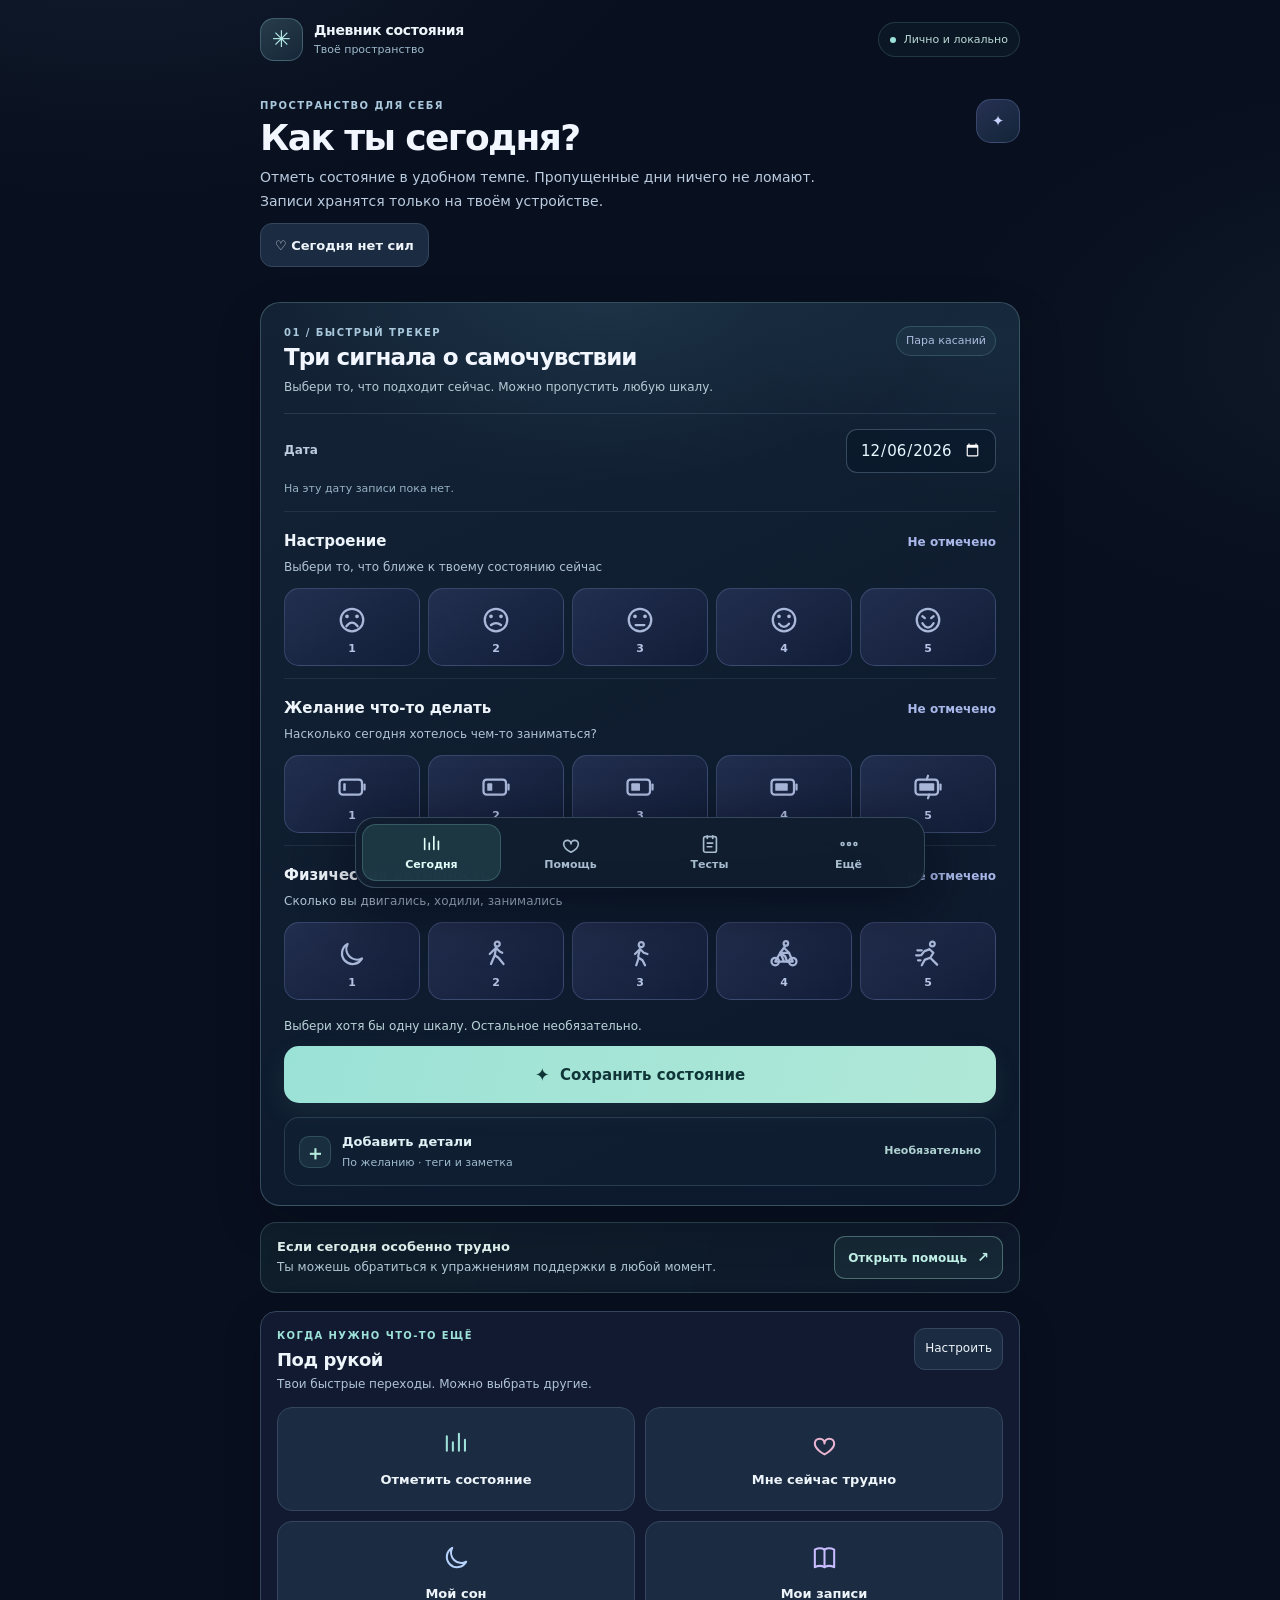
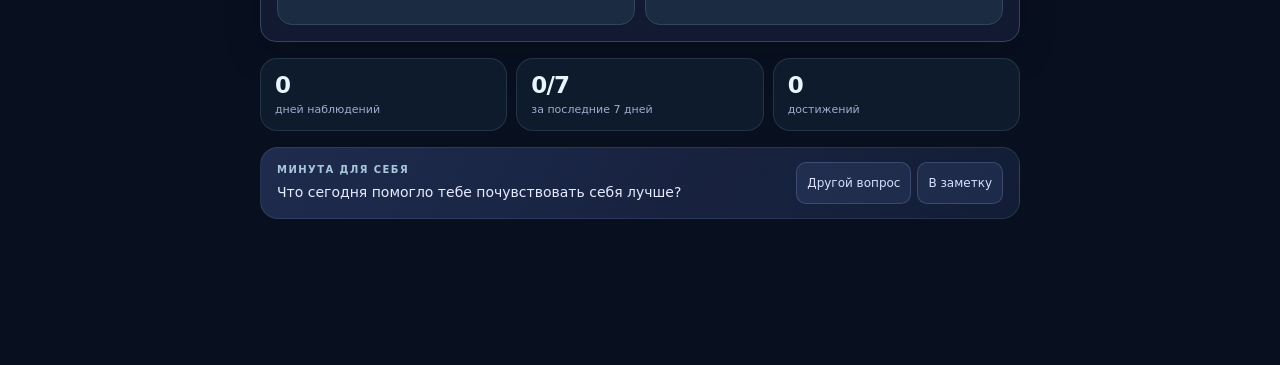
==== index.html @ 8d8809df "ux: give secondary records a clear name and keep More nav selected" ====
<!DOCTYPE html>
<html lang="ru">
<head>
<meta charset="utf-8">
<meta name="viewport" content="width=device-width, initial-scale=1, viewport-fit=cover">
<title>Дневник состояния — трекер и помощь</title>
<meta name="theme-color" content="#080d1c">
<meta name="description" content="Личный дневник настроения и сна, самоопросники, поддержка в трудные моменты и справочник психического здоровья. Данные хранятся на устройстве.">
<link rel="manifest" href="manifest.webmanifest">
<link rel="icon" type="image/png" sizes="32x32" href="favicon-32.png">
<link rel="icon" type="image/png" sizes="192x192" href="icon-192.png">
<link rel="shortcut icon" href="favicon-32.png" type="image/png">
<link rel="apple-touch-icon" sizes="180x180" href="apple-touch-icon.png">
<meta name="apple-mobile-web-app-capable" content="yes">
<meta name="mobile-web-app-capable" content="yes">
<meta name="apple-mobile-web-app-title" content="Дневник">
<style>
:root{--bg:#080d1c;--card:#111a31;--ink:#eef3ff;--mute:#9ba9c8;--line:#29365a;--btn:#1b2746;--on:#080d1c;
--c0:#8b9cff;--c1:#f3bd72;--c2:#68d6c1;--c3:#c69cff;--c4:#ff8b9b;--c5:#64c7f2;
box-sizing:border-box;padding-top:env(safe-area-inset-top,0px);padding-bottom:env(safe-area-inset-bottom,0px)}
@media (prefers-color-scheme:dark){:root:not([data-theme="light"]){--bg:#080d1c;--card:#111a31;--ink:#eef3ff;--mute:#9ba9c8;--line:#29365a;--btn:#1b2746;--on:#080d1c;
--c0:#8b9cff;--c1:#f3bd72;--c2:#68d6c1;--c3:#c69cff;--c4:#ff8b9b;--c5:#64c7f2}}
:root[data-theme="dark"]{--bg:#080d1c;--card:#111a31;--ink:#eef3ff;--mute:#9ba9c8;--line:#29365a;--btn:#1b2746;--on:#080d1c;
--c0:#8b9cff;--c1:#f3bd72;--c2:#68d6c1;--c3:#c69cff;--c4:#ff8b9b;--c5:#64c7f2}
html{scroll-padding-top:env(safe-area-inset-top,0px)}
*{box-sizing:border-box}
body{margin:0;background:var(--bg);color:var(--ink);font:16px/1.5 system-ui,-apple-system,"Segoe UI",Roboto,sans-serif}
main{max-width:640px;margin:0 auto;padding:20px 16px 96px}
h1{font-size:26px;margin:8px 0 4px;letter-spacing:-.01em}
h2{font-size:18px;margin:0 0 12px}
.sub{color:var(--mute);margin:0 0 20px;font-size:14px}
section{background:var(--card);border:1px solid var(--line);border-radius:14px;padding:18px;margin-bottom:16px}
.row{display:flex;gap:8px;align-items:center;flex-wrap:wrap}
input[type=date],input[type=time],input[type=text],select,textarea{font:inherit;color:var(--ink);background:var(--bg);border:1px solid var(--line);border-radius:10px;padding:8px 10px}
textarea{width:100%;min-height:64px;resize:vertical}
.scale{margin:16px 0}
.scale b{display:block;margin-bottom:2px}
.scale small{color:var(--mute);display:block;margin-bottom:8px}
.opts{display:grid;gap:6px}
.opts button{font:inherit;border:1px solid var(--line);background:var(--btn);color:var(--ink);border-radius:10px;padding:10px 0 6px;cursor:pointer;min-height:48px}
.opts button span{display:block;font-size:11px;color:var(--mute);line-height:1.2;margin-top:2px}
.opts button[aria-pressed=true]{background:var(--c);border-color:var(--c);color:var(--on)}
.opts button[aria-pressed=true] span{color:var(--on)}
.ends{display:flex;justify-content:space-between;gap:8px;font-size:12px;color:var(--mute);margin-top:4px}
.btn{font:inherit;font-weight:600;border:0;border-radius:10px;padding:11px 18px;cursor:pointer;background:var(--c0);color:var(--on)}
.btn.sec{background:var(--btn);color:var(--ink);border:1px solid var(--line)}
.btn.sm{padding:7px 12px;font-weight:500}
button:focus-visible,input:focus-visible,textarea:focus-visible,select:focus-visible,summary:focus-visible{outline:3px solid var(--c0);outline-offset:2px}
.tabs button{font:inherit;border:1px solid var(--line);background:var(--btn);color:var(--ink);border-radius:8px;padding:5px 12px;cursor:pointer}
.tabs button[aria-pressed=true]{background:var(--ink);color:var(--bg);border-color:var(--ink)}
.chart{width:100%;height:auto;display:block;margin-top:10px}
.legend{display:flex;gap:6px 14px;flex-wrap:wrap;font-size:13px;color:var(--mute);margin-top:8px}
.legend span{display:inline-flex;align-items:center;gap:6px}
.legend svg{display:block}
.hist{list-style:none;margin:0;padding:0}
.hist li{display:flex;gap:10px;justify-content:space-between;align-items:flex-start;padding:10px 0;border-top:1px solid var(--line)}
.hist li:first-child{border-top:0}
.hist .n{color:var(--mute);font-size:14px;margin-top:2px;word-break:break-word}
.hist .x{font:inherit;background:none;border:0;color:var(--mute);cursor:pointer;padding:4px 8px;font-size:18px}
.empty{color:var(--mute);margin:8px 0 0}
.msg{font-size:14px;color:var(--c2);min-height:20px;margin:10px 0 0}
.note{font-size:13px;color:var(--mute)}
.wrap{overflow-x:auto}
details summary{cursor:pointer;font-weight:600;font-size:18px}
details[open] summary{margin-bottom:12px}
.edit{border-top:1px solid var(--line);padding:14px 0;display:grid;gap:8px}
.f{display:grid;gap:3px;font-size:14px}
.f span{color:var(--mute)}
.f input,.f select{width:100%}
.two{display:grid;grid-template-columns:1fr 1fr;gap:8px}
.priv p{margin:0 0 8px;font-size:14px}
#banner{position:sticky;top:0;z-index:5;background:var(--card);border-bottom:1px solid var(--line);padding:10px 16px;display:flex;gap:12px;align-items:center;justify-content:space-between;flex-wrap:wrap}
#banner[hidden],[hidden]{display:none!important}
#banner p{margin:0;font-size:14px}
#repPrint{display:none}
#nav{position:fixed;left:0;right:0;bottom:0;z-index:6;display:flex;background:var(--card);border-top:1px solid var(--line);padding-bottom:env(safe-area-inset-bottom,0px)}
#nav button{flex:1;font:inherit;font-size:14px;background:none;border:0;border-top:3px solid transparent;margin-top:-1px;color:var(--mute);padding:13px 4px;cursor:pointer}
#nav button[aria-current=page]{color:var(--ink);font-weight:600;border-top-color:var(--c0)}
dialog{width:min(560px,92vw);max-height:90vh;overflow:auto;background:var(--card);color:var(--ink);border:1px solid var(--line);border-radius:14px;padding:18px}
dialog::backdrop{background:rgba(0,0,0,.45)}
@media print{
 dialog,#nav{display:none!important}
 body{background:#fff;color:#000}
 main,#banner{display:none!important}
 #repPrint{display:block;white-space:pre-wrap;font:14px/1.5 system-ui,sans-serif}
}
.chips{display:flex;flex-wrap:wrap;gap:8px;margin:6px 0 4px}
.chips button{font:inherit;font-size:14px;border:1px solid var(--line);background:var(--btn);color:var(--ink);border-radius:999px;padding:6px 14px;cursor:pointer}
.chips button[aria-pressed=true]{background:var(--c0);border-color:var(--c0);color:var(--on)}
.chips .add{background:none;border-style:dashed;color:var(--mute)}
.card2{background:var(--card);border:1px solid var(--line);border-left:4px solid var(--c1);border-radius:14px;padding:14px 16px;margin-bottom:16px}
.card2 p{margin:0 0 6px;font-size:15px}
.ins{padding-left:18px;margin:0}
.ins li{margin-bottom:8px}
@keyframes pl{0%{r:3.5px}50%{r:8px}100%{r:3.5px}}
.pulse{animation:pl 1.1s ease-out 1}
@media (prefers-reduced-motion:reduce){.pulse{animation:none}}
.ach{list-style:none;padding:0;margin:0 0 8px}
.ach li{padding:8px 0;border-top:1px solid var(--line)}
.ach li.lock{opacity:.6}
#toast{position:fixed;left:12px;right:12px;bottom:calc(64px + env(safe-area-inset-bottom,0px));max-width:616px;margin:0 auto;z-index:7;background:var(--ink);color:var(--bg);border-radius:12px;padding:12px 16px;font-size:14px;box-shadow:0 4px 18px rgba(0,0,0,.25);cursor:pointer}
@media print{#toast{display:none!important}}


.note-block{margin-top:14px}
.note-preview{padding:12px 14px;border:1px solid rgba(142,160,218,.18);border-radius:14px;background:rgba(19,29,55,.58)}
.note-preview-head{display:flex;align-items:center;justify-content:space-between;gap:10px;margin-bottom:7px}
.note-preview-head label{margin:0}
.note-preview p{margin:0;color:#cbd6f2;font-size:14px;white-space:pre-wrap;overflow-wrap:anywhere}
#addNote{margin-top:0}
#noteEditor textarea{margin-top:5px}

/* ---------- Космическая тема ---------- */
body{
 background:
  radial-gradient(900px 520px at 8% -12%,rgba(93,91,190,.22),transparent 65%),
  radial-gradient(760px 480px at 100% 18%,rgba(42,127,170,.13),transparent 62%),
  var(--bg);
 color:var(--ink);
}
main{max-width:780px;padding:24px 16px 112px}
h1{font-size:30px;letter-spacing:-.035em}
h2{letter-spacing:-.02em}
.sub{max-width:560px;color:#a8b5d5}
section{
 background:linear-gradient(145deg,rgba(20,30,57,.97),rgba(14,22,43,.97));
 border:1px solid rgba(142,160,218,.17);
 border-radius:20px;
 box-shadow:0 12px 34px rgba(0,0,0,.16);
}
.page-head{display:flex;align-items:flex-start;justify-content:space-between;gap:14px;margin:4px 0 18px}
.page-head h1{margin:3px 0 4px}
.eyebrow{font-size:10px;line-height:1.4;letter-spacing:.16em;font-weight:800;color:#9eaddb}
.page-mark{
 width:44px;height:44px;flex:0 0 44px;border-radius:15px;
 display:grid;place-items:center;color:#c8d2ff;
 background:linear-gradient(145deg,rgba(139,156,255,.24),rgba(100,199,242,.12));
 border:1px solid rgba(160,177,255,.22)
}
.space-hero{
 position:relative;isolation:isolate;overflow:hidden;display:grid;grid-template-columns:1.2fr .8fr;
 align-items:center;gap:10px;min-height:220px;padding:22px;margin:0 0 14px;
 border:1px solid rgba(147,163,240,.25);border-radius:24px;
 background:
  radial-gradient(360px 220px at 76% 48%,rgba(103,117,230,.23),transparent 70%),
  linear-gradient(135deg,#18244a 0%,#121b39 54%,#111a31 100%);
 box-shadow:0 18px 44px rgba(0,0,0,.2)
}
.space-hero:before,.universe-art:before{
 content:"";position:absolute;inset:0;z-index:0;pointer-events:none;opacity:.7;
 background-image:
  radial-gradient(2px 2px at 12% 22%,#fff 55%,transparent 65%),
  radial-gradient(1.5px 1.5px at 31% 74%,#dbe3ff 55%,transparent 65%),
  radial-gradient(2px 2px at 53% 18%,#fff 55%,transparent 65%),
  radial-gradient(1px 1px at 82% 25%,#fff 55%,transparent 65%),
  radial-gradient(1.5px 1.5px at 91% 72%,#dbe3ff 55%,transparent 65%),
  radial-gradient(1px 1px at 67% 84%,#fff 55%,transparent 65%)
}
.hero-copy{position:relative;z-index:1}
.space-hero>.planet-scene{z-index:1}
.hero-copy h2{font-size:23px;line-height:1.2;margin:7px 0}
.hero-copy p{color:#b6c2e2;margin:0;max-width:330px;font-size:14px}
.hero-label{display:inline-flex;align-items:center;gap:7px;color:#c8d4ff;font-size:11px;font-weight:700;letter-spacing:.08em;text-transform:uppercase}
.hero-label:before{content:"";width:7px;height:7px;border-radius:50%;background:#7edacb;box-shadow:0 0 12px #7edacb}
.planet-scene{position:relative;min-height:170px;display:grid;place-items:center}
.planet-orbit{position:absolute;z-index:1;width:188px;height:72px;border:1px solid rgba(183,197,255,.34);border-radius:50%;transform:rotate(-27deg)}
.planet-orbit.second{width:210px;height:92px;transform:rotate(34deg);border-color:rgba(126,208,240,.18)}
.planet{
 position:relative;z-index:2;width:126px;height:126px;border-radius:50%;
 background:
  radial-gradient(circle at 31% 25%,rgba(255,255,255,.75),transparent 8%),
  radial-gradient(circle at 34% 28%,#a9c7ff 0%,#7389f5 22%,#4852b0 52%,#20265e 78%,#10183b 100%);
 box-shadow:inset -18px -16px 28px rgba(3,8,34,.5),0 0 38px rgba(117,135,255,.4),0 0 90px rgba(96,113,230,.2)
}
.planet:after{content:"";position:absolute;inset:13px 21px 16px 12px;border-radius:50%;border:1px solid rgba(224,233,255,.15);transform:rotate(-28deg)}
.planet-moon{position:absolute;z-index:3;width:21px;height:21px;right:13px;top:21px;border-radius:50%;background:radial-gradient(circle at 30% 25%,#fff,#a5b9ef 45%,#57689c 100%);box-shadow:0 0 18px rgba(175,196,255,.55)}
.planet-scene:after,.universe-art:after{
 content:"";position:absolute;z-index:4;right:13%;top:17%;width:8px;height:8px;border-radius:50%;
 background:#e6edff;box-shadow:0 0 12px 4px rgba(187,211,255,.55);opacity:0;transform:scale(.5);
 transition:opacity .35s ease,transform .35s ease
}
.planet-scene[data-stage="1"] .planet,.universe-art[data-stage="1"] .planet,
.planet-scene[data-stage="2"] .planet,.universe-art[data-stage="2"] .planet,
.planet-scene[data-stage="3"] .planet,.universe-art[data-stage="3"] .planet,
.planet-scene[data-stage="4"] .planet,.universe-art[data-stage="4"] .planet,
.planet-scene[data-stage="5"] .planet,.universe-art[data-stage="5"] .planet,
.planet-scene[data-stage="6"] .planet,.universe-art[data-stage="6"] .planet{
 box-shadow:inset -18px -16px 28px rgba(3,8,34,.5),0 0 44px rgba(117,135,255,.52),0 0 100px rgba(96,113,230,.25)
}
.planet-scene[data-stage="2"] .planet-moon,.universe-art[data-stage="2"] .planet-moon,
.planet-scene[data-stage="3"] .planet-moon,.universe-art[data-stage="3"] .planet-moon,
.planet-scene[data-stage="4"] .planet-moon,.universe-art[data-stage="4"] .planet-moon,
.planet-scene[data-stage="5"] .planet-moon,.universe-art[data-stage="5"] .planet-moon,
.planet-scene[data-stage="6"] .planet-moon,.universe-art[data-stage="6"] .planet-moon{
 transform:scale(1.16);box-shadow:0 0 23px rgba(175,196,255,.72)
}
.planet-scene[data-stage="3"] .planet-orbit.second,.universe-art[data-stage="3"] .planet-orbit.second,
.planet-scene[data-stage="4"] .planet-orbit.second,.universe-art[data-stage="4"] .planet-orbit.second,
.planet-scene[data-stage="5"] .planet-orbit.second,.universe-art[data-stage="5"] .planet-orbit.second,
.planet-scene[data-stage="6"] .planet-orbit.second,.universe-art[data-stage="6"] .planet-orbit.second{
 border-color:rgba(126,208,240,.52);box-shadow:0 0 12px rgba(126,208,240,.12)
}
.planet-scene[data-stage="4"]:after,.universe-art[data-stage="4"]:after,
.planet-scene[data-stage="5"]:after,.universe-art[data-stage="5"]:after,
.planet-scene[data-stage="6"]:after,.universe-art[data-stage="6"]:after{
 opacity:1;transform:scale(1)
}
.planet-scene[data-stage="5"] .planet,.universe-art[data-stage="5"] .planet,
.planet-scene[data-stage="6"] .planet,.universe-art[data-stage="6"] .planet{
 box-shadow:inset -18px -16px 28px rgba(3,8,34,.5),0 0 52px rgba(117,135,255,.68),0 0 120px rgba(96,113,230,.36)
}
.planet-scene[data-stage="6"] .planet-orbit,.universe-art[data-stage="6"] .planet-orbit{
 border-color:rgba(183,197,255,.56);box-shadow:0 0 14px rgba(183,197,255,.12)
}
.planet-scene[data-stage="6"] .planet-moon,.universe-art[data-stage="6"] .planet-moon{
 box-shadow:0 0 28px rgba(175,196,255,.9)
}

.stats-grid{display:grid;grid-template-columns:repeat(3,minmax(0,1fr));gap:9px;margin:0 0 16px}
.stat-card{min-width:0;padding:13px 14px;border-radius:17px;border:1px solid rgba(142,160,218,.15);background:rgba(19,29,55,.82)}
.stat-value{display:block;font-size:23px;font-weight:750;letter-spacing:-.04em;color:#f1f4ff;line-height:1.15}
.stat-label{display:block;margin-top:5px;color:#9eadd0;font-size:11px;line-height:1.3}
.prompt-card{
 display:flex;align-items:center;justify-content:space-between;gap:12px;
 padding:14px 16px;margin:0 0 16px;border:1px solid rgba(142,160,218,.16);
 border-radius:18px;background:linear-gradient(120deg,rgba(34,47,83,.9),rgba(20,31,58,.85))
}
.prompt-card p{margin:4px 0 0;font-size:14px;color:#e6ebff}
.prompt-actions{display:flex;gap:6px;flex-wrap:wrap;justify-content:flex-end}
.prompt-actions button{font:inherit;font-size:12px;padding:7px 10px;border-radius:10px;border:1px solid rgba(163,179,235,.22);background:rgba(117,137,210,.12);color:#d9e1ff;cursor:pointer}
.section-head{display:flex;justify-content:space-between;align-items:flex-start;gap:10px;margin-bottom:14px}
.section-head h2{margin:3px 0 0}
.time-chip{white-space:nowrap;border:1px solid rgba(142,160,218,.18);border-radius:999px;padding:5px 9px;color:#aebbe0;font-size:11px}
.scale{margin:18px 0}
.scale b{font-size:15px}
.scale small{color:#9eadd0}
.opts button{background:#1b2746;border-color:#34436c;color:#e8edff}
.opts button span{color:#aab8da}
.opts button[aria-pressed=true]{background:linear-gradient(135deg,#778cff,#5966d2);border-color:#8fa0ff;color:#fff;box-shadow:0 5px 16px rgba(92,111,225,.2)}
.opts button[aria-pressed=true] span{color:#fff}
input[type=date],input[type=time],input[type=text],select,textarea{background:#0c1429;border-color:#34436c;color:#eef3ff}
textarea::placeholder{color:#7786aa}
.btn{background:linear-gradient(135deg,#8294ff,#6572db);color:#fff;box-shadow:0 6px 18px rgba(88,105,216,.2)}
.btn.sec{background:#1b2746;color:#dce5ff;border-color:#34436c;box-shadow:none}
.chips button{background:#1b2746;border-color:#34436c;color:#dce5ff}
.chips button[aria-pressed=true]{background:#6879df;border-color:#8d9cff;color:white}
.card2{background:rgba(27,39,70,.8);border-color:#e0a64e}
#banner{background:#111a31;border-color:#29365a;color:#eef3ff}
#nav{background:rgba(12,19,38,.96);border-color:#29365a;backdrop-filter:blur(16px)}
#nav button{color:#8f9fc4}
#nav button[aria-current=page]{color:#dce4ff;border-top-color:#8b9cff}
#toast{background:#e8edff;color:#151d3a}
.chart{filter:drop-shadow(0 2px 5px rgba(0,0,0,.12))}
.legend{color:#a8b5d5}
.hist li,.ach li{border-color:#29365a}
.note,.f span,.empty{color:#9ba9c8}
.tabs button{background:#1b2746;border-color:#34436c;color:#dce5ff}
.tabs button[aria-pressed=true]{background:#8294ff;border-color:#8294ff;color:#fff}
.universe-hero{
 position:relative;overflow:hidden;display:grid;grid-template-columns:180px 1fr;align-items:center;gap:20px;
 padding:22px;border:1px solid rgba(147,163,240,.25);border-radius:24px;
 background:radial-gradient(300px 200px at 24% 50%,rgba(103,117,230,.24),transparent 72%),linear-gradient(135deg,#18244a,#111a31)
}
.universe-art{position:relative;isolation:isolate;min-height:160px;display:grid;place-items:center}
.universe-art .planet{width:116px;height:116px}
.universe-copy h2{font-size:22px;margin:6px 0}
.universe-copy p{margin:0;color:#b6c2e2;font-size:14px}
.progress-track{height:9px;border-radius:99px;background:#253354;overflow:hidden;margin:12px 0 7px}
.progress-fill{height:100%;width:0;border-radius:99px;background:linear-gradient(90deg,#6d83f5,#73d6d1);transition:width .35s ease}
.journey-list{list-style:none;padding:0;margin:8px 0 0;display:grid;gap:8px}
.journey-list li{display:flex;align-items:flex-start;gap:10px;padding:10px 12px;border:1px solid #29365a;border-radius:13px;background:rgba(15,24,47,.58)}
.journey-dot{width:25px;height:25px;flex:0 0 25px;display:grid;place-items:center;border-radius:50%;background:#243354;color:#9fb0d8;font-size:12px}
.journey-list li.done .journey-dot{background:rgba(104,214,193,.17);color:#7de0ca}
.journey-list b{display:block;font-size:13px}
.journey-list small{display:block;color:#9ba9c8;font-size:12px;margin-top:2px}
@media(max-width:560px){
 main{padding:18px 12px 104px}
 .space-hero{grid-template-columns:1fr;min-height:200px;padding:19px}
 .hero-copy{max-width:72%}
 .planet-scene{position:absolute;right:-8px;top:14px;width:46%;min-height:160px;opacity:.92}
 .planet{width:105px;height:105px}
 .planet-orbit{width:160px;height:60px}
 .planet-orbit.second{width:176px;height:76px}
 .stats-grid{gap:7px}
 .stat-card{padding:11px 9px}
 .stat-value{font-size:20px}
 .stat-label{font-size:10px}
 .prompt-card{align-items:flex-start;flex-direction:column}
 .prompt-actions{justify-content:flex-start}
 .universe-hero{grid-template-columns:1fr;gap:4px}
 .universe-art{min-height:135px}
 .universe-copy{text-align:center}
}
@media(prefers-reduced-motion:reduce){.progress-fill{transition:none}}



.current-stage{padding:13px 16px;margin:0 0 14px;border:1px solid rgba(142,160,218,.16);border-radius:16px;background:linear-gradient(120deg,rgba(34,47,83,.78),rgba(15,24,47,.76))}
.current-stage b{display:block;margin-top:4px;font-size:16px;color:#eef3ff}
.current-stage p{margin:3px 0 0;color:#aebcdd;font-size:12px;line-height:1.45}

/* ---------- Интерактивная вселенная ---------- */
.solar-system-panel{
 position:relative;isolation:isolate;overflow:hidden;padding:0!important;
 border:1px solid rgba(135,157,230,.26)!important;border-radius:24px!important;
 background:
  linear-gradient(180deg,rgba(4,7,18,.06),rgba(4,7,18,.16) 48%,rgba(4,7,18,.68)),
  url('assets/nebula-sky.jpg') center 48% / cover no-repeat,
  #070b18!important;
 box-shadow:0 20px 56px rgba(0,0,0,.34)!important;
}
.solar-system-panel:before{
 content:"";position:absolute;inset:0;z-index:0;pointer-events:none;
 background:
  radial-gradient(ellipse at 25% 72%,var(--cosmic-a),transparent 60%),
  radial-gradient(ellipse at 78% 26%,var(--cosmic-b),transparent 58%),
  radial-gradient(ellipse at 50% 48%,transparent 24%,rgba(3,6,15,.24) 100%);
}
.solar-top{position:absolute;z-index:4;top:15px;left:18px;right:18px;display:flex;justify-content:space-between;align-items:center;gap:10px;pointer-events:none}
.solar-top .eyebrow{color:#d3dcff;text-shadow:0 1px 8px #050916}
.solar-controls{display:flex;gap:7px;pointer-events:auto}
.solar-control{
 width:38px;height:38px;border:1px solid rgba(163,180,240,.25);border-radius:12px;
 background:rgba(8,15,34,.76);color:#eef2ff;cursor:pointer;font:22px/1 system-ui;
 backdrop-filter:blur(8px);box-shadow:0 5px 16px rgba(0,0,0,.2)
}
.solar-control:hover{border-color:rgba(184,194,255,.65);background:rgba(34,45,83,.92)}
.solar-control:focus-visible,.collection-card:focus-visible{outline:2px solid #a6b0ff;outline-offset:3px}
.solar-scene-wrap{height:clamp(360px,52vw,510px);min-height:360px;position:relative;z-index:1;touch-action:none}
#systemSvg{display:block;width:100%;height:100%;touch-action:none;user-select:none}
.solar-footer{position:relative;z-index:2;display:flex;justify-content:space-between;gap:10px;padding:0 18px 14px;color:#c0cbea;font-size:11px;text-shadow:0 1px 5px #050916}
.solar-dot{display:inline-block;width:6px;height:6px;border-radius:50%;background:#80dfcf;box-shadow:0 0 9px #80dfcf;margin-right:7px}
.drag-hint{position:absolute;bottom:13px;left:50%;transform:translateX(-50%);font-size:11px;color:#d2dcf6;background:rgba(5,10,24,.62);border:1px solid rgba(140,160,220,.18);border-radius:999px;padding:7px 12px;white-space:nowrap;pointer-events:none;text-align:center}
.orbit{fill:none;stroke:url(#orbitStroke);stroke-width:1.15;opacity:.68}
.orbit.back{stroke-dasharray:2 7;opacity:.32}
.central-glow{fill:#8798ff;opacity:.15;filter:url(#blurGlow)}
.central-halo{fill:none;stroke:#9bb9ff;stroke-width:1.2;opacity:.46;filter:url(#softGlow)}
.object{cursor:grab;touch-action:none}
.object:active{cursor:grabbing}
.object .hit{fill:transparent;stroke:transparent;stroke-width:10}
.object image,.object text{pointer-events:none}
.object .select-ring{fill:none;stroke:#e2e8ff;stroke-width:1.2;stroke-dasharray:3 5;opacity:0;transition:opacity .18s}
.object.selected .select-ring{opacity:.85}
.object.is-locked{opacity:.15;filter:grayscale(1);pointer-events:none}
.object-label{font-size:12px;fill:#e2e9ff;paint-order:stroke;stroke:#071020;stroke-width:3px;stroke-linejoin:round}
.collection-grid{display:grid;grid-template-columns:repeat(2,minmax(0,1fr));gap:10px;margin-top:12px}
.collection-card{
 display:flex;align-items:center;gap:11px;min-width:0;width:100%;padding:11px;
 border:1px solid rgba(153,174,255,.15);border-radius:15px;
 background:linear-gradient(145deg,rgba(18,29,55,.88),rgba(10,18,37,.9));
 color:#eef3ff;text-align:left;font:inherit;cursor:pointer;
}
.collection-card.found:hover{border-color:rgba(153,165,255,.55);background:rgba(30,43,79,.94)}
.collection-card.locked{cursor:default;opacity:.75}
.collection-thumb{width:54px;height:54px;flex:0 0 54px;display:grid;place-items:center;position:relative;border-radius:50%;overflow:hidden;background:rgba(8,14,30,.8);box-shadow:inset 0 0 16px rgba(0,0,0,.35)}
.collection-thumb img{width:100%;height:100%;object-fit:contain}
.collection-thumb .unknown-mark{font-size:24px;color:#7f8db3}
.collection-thumb.auria-thumb{overflow:visible}
.collection-thumb.auria-thumb:before{content:"";position:absolute;width:58px;height:17px;border:3px solid rgba(210,190,155,.8);border-radius:50%;transform:rotate(-22deg);box-shadow:0 0 8px rgba(220,180,130,.2)}
.collection-thumb.auria-thumb:after{content:"";width:31px;height:31px;border-radius:50%;background:radial-gradient(circle at 30% 25%,#f8e7c8,#b18c74 42%,#4b3d52 82%);box-shadow:inset -7px -5px 9px rgba(0,0,0,.5);z-index:1}
.collection-info{display:block;min-width:0;flex:1}
.collection-name{display:block;font-size:13px;line-height:1.3;overflow-wrap:anywhere}
.collection-type{display:block;margin-top:3px;color:#aab8dc;font-size:11px}
.collection-status{display:block;margin-top:5px;color:#8ed9ce;font-size:10px;line-height:1.3}
.collection-card.locked .collection-status{color:#a0abc9}
.collection-arrow{color:#9da9ff;font-size:18px}
.collection-empty{padding:14px;border:1px dashed rgba(153,174,255,.18);border-radius:14px;color:#9eadd0;font-size:13px}
.object-modal-backdrop{position:fixed;inset:0;z-index:20;background:rgba(2,5,14,.72);backdrop-filter:blur(8px);display:grid;place-items:center;padding:18px}
.object-modal{width:min(440px,100%);border:1px solid rgba(155,172,245,.26);border-radius:22px;background:linear-gradient(145deg,#172341,#0c1428);box-shadow:0 25px 80px rgba(0,0,0,.55);padding:22px}
.object-modal[hidden],.object-modal-backdrop[hidden]{display:none}
.object-modal-head{display:flex;justify-content:space-between;align-items:center;gap:12px}
.object-modal-head span{font-size:11px;color:#aab9dc;text-transform:uppercase;letter-spacing:.1em}
.object-modal-close{border:1px solid rgba(153,174,255,.2);background:#182443;color:#e9edff;border-radius:10px;width:34px;height:34px;cursor:pointer;font-size:20px}
.object-modal h3{font-size:25px;margin:12px 0 5px}
.object-modal p{color:#b1bfdf;line-height:1.55;font-size:14px}
.object-modal-meta{display:flex;gap:8px;flex-wrap:wrap;margin-top:15px}
.object-pill{padding:6px 10px;border-radius:999px;background:rgba(132,147,255,.12);border:1px solid rgba(132,147,255,.2);color:#cbd4ff;font-size:11px}
@media(min-width:700px){.collection-grid{grid-template-columns:repeat(4,minmax(0,1fr))}}
@media(max-width:560px){
 .solar-scene-wrap{height:360px;min-height:360px}
 .solar-top{top:11px;left:12px;right:12px}
 .solar-top .eyebrow{font-size:9px}
 .solar-control{width:34px;height:34px;border-radius:10px}
 .solar-footer{padding:0 12px 12px;font-size:10px}
 .drag-hint{font-size:9px;max-width:88%;white-space:normal;line-height:1.35}
 .collection-grid{gap:8px}
 .collection-card{padding:8px;gap:8px}
 .collection-thumb{width:43px;height:43px;flex-basis:43px}
 .collection-thumb.auria-thumb:before{width:48px;height:14px}
 .collection-thumb.auria-thumb:after{width:25px;height:25px}
 .collection-name{font-size:12px}
}
@media(prefers-reduced-motion:reduce){.object .select-ring{transition:none}}


/* ---------- Главная: сначала состояние, космос вторичен ---------- */
.checkin-primary{padding:22px!important;margin-top:4px}
.checkin-primary .section-head{margin-bottom:16px}
.checkin-primary .section-head h2{font-size:21px}
.space-hero-secondary{min-height:138px!important;grid-template-columns:1fr 170px!important;gap:8px!important;padding:15px 19px!important;margin:18px 0 14px!important;background:radial-gradient(260px 150px at 78% 52%,rgba(103,117,230,.14),transparent 72%),linear-gradient(135deg,rgba(20,31,59,.76),rgba(12,19,38,.86))!important;box-shadow:0 10px 28px rgba(0,0,0,.12)!important;border-color:rgba(147,163,240,.15)!important}
.space-hero-secondary .hero-label{font-size:9px;color:#aebde0}
.space-hero-secondary .hero-label:before{background:#8f9cff;box-shadow:0 0 9px #8f9cff}
.space-hero-secondary .hero-copy h2{font-size:18px;margin:4px 0}
.space-hero-secondary .hero-copy p{font-size:11px;line-height:1.5;color:#9eaccb;max-width:420px}
.space-hero-secondary .planet-scene{min-height:105px;opacity:.76}
.space-hero-secondary .planet{width:78px;height:78px;box-shadow:inset -13px -12px 22px rgba(3,8,34,.55),0 0 24px rgba(117,135,255,.25),0 0 58px rgba(96,113,230,.12)}
.space-hero-secondary .planet-orbit{width:130px;height:48px}
.space-hero-secondary .planet-orbit.second{width:146px;height:60px}
.space-hero-secondary .planet-moon{width:14px;height:14px;right:27px;top:16px}
.scale.mood-scale{margin:20px 0 24px}
.scale.mood-scale>b{font-size:16px}
.scale.mood-scale .opts{grid-template-columns:repeat(5,minmax(0,1fr))!important;gap:8px!important}
.scale.mood-scale .opts button{min-width:0;min-height:116px;padding:8px 3px;display:flex;flex-direction:column;align-items:center;justify-content:center;gap:7px;border-radius:15px;background:rgba(5,12,26,.34);border:1px solid rgba(165,184,233,.15);color:#c5d0e8;font-size:11px;line-height:1.2;transition:transform .2s,border-color .2s,background .2s,box-shadow .2s}
.scale.mood-scale .opts button:hover{transform:translateY(-2px);background:rgba(53,67,106,.3);border-color:rgba(179,190,255,.4)}
.scale.mood-scale .opts button span.mood-label{font-size:10px;color:inherit;line-height:1.25;margin:0;white-space:normal}
.scale.mood-scale .opts button[aria-pressed=true]{background:linear-gradient(180deg,rgba(111,106,194,.2),rgba(41,57,97,.36));border-color:rgba(188,190,255,.78);color:#fff;box-shadow:inset 0 0 0 1px rgba(190,187,255,.08),0 0 22px rgba(131,132,235,.1)}
.mood-art{position:relative;display:block;width:74px;height:61px;flex:0 0 61px;isolation:isolate}
.mood-art:before,.mood-art:after,.mood-art i,.mood-art b,.mood-art em{content:"";position:absolute;display:block;pointer-events:none}
.mood-art:before{inset:5px 8px;border-radius:50%;filter:blur(9px);opacity:.65}
.mood-art i,.mood-art b{border-radius:50%}
.mood-art em{width:3px;height:3px;border-radius:50%;background:#e8f1ff;box-shadow:19px 7px 0 rgba(226,237,255,.8),-17px 18px 0 rgba(226,237,255,.55),25px 28px 0 rgba(226,237,255,.45)}
/* Очень тяжело: неровный раскалённый метеорит с огненным хвостом */
.scale.mood-scale .opts button:nth-child(1) .mood-art:before{
 inset:0 0 0 5px;opacity:1;
 background:radial-gradient(ellipse at 70% 54%,rgba(251,98,46,.83) 0%,rgba(207,37,40,.42) 42%,transparent 75%);
 filter:blur(10px)
}
.scale.mood-scale .opts button:nth-child(1) .mood-art b{
 width:62px;height:35px;left:0;top:9px;border-radius:12% 60% 45% 18%;z-index:1;
 background:linear-gradient(97deg,transparent 0%,rgba(196,30,27,.5) 22%,#e14420 44%,#ff8d32 70%,#ffd58c 97%);
 clip-path:polygon(0 5%,44% 31%,100% 36%,100% 69%,57% 83%,8% 100%,31% 65%);
 transform:rotate(12deg);filter:blur(1.5px) drop-shadow(0 0 6px rgba(240,73,36,.7))
}
.scale.mood-scale .opts button:nth-child(1) .mood-art i{
 width:35px;height:35px;left:35px;top:19px;border-radius:25%;z-index:3;
 background:
  radial-gradient(circle at 36% 27%,#fff3c6 0%,#ffbc72 9%,transparent 23%),
  radial-gradient(circle at 66% 68%,rgba(71,10,19,.65) 0%,transparent 22%),
  radial-gradient(circle at 34% 40%,#fb6c2f 0%,#d33429 38%,#881e22 72%,#47131c 100%);
 clip-path:polygon(34% 0%,68% 7%,92% 25%,100% 61%,78% 95%,43% 100%,11% 77%,0 36%);
 transform:rotate(-19deg);
 filter:drop-shadow(0 0 3px rgba(255,116,53,.98)) drop-shadow(0 0 9px rgba(229,40,32,.62))
}
.scale.mood-scale .opts button:nth-child(1) .mood-art:after{
 left:6px;top:6px;width:47px;height:42px;z-index:2;
 border-radius:55% 0 65% 20%;background:linear-gradient(100deg,transparent 12%,rgba(239,49,30,.85) 49%,rgba(255,166,69,.62) 76%,transparent 100%);
 clip-path:polygon(0 2%,55% 41%,100% 55%,56% 67%,0 95%,33% 54%);
 transform:rotate(8deg);filter:blur(3px)
}
.scale.mood-scale .opts button:nth-child(1) .mood-art em{
 left:9px;top:19px;width:3px;height:3px;z-index:4;border-radius:50%;
 background:#ffe0a0;box-shadow:9px -10px 0 #ff963e,21px 20px 0 #ffb85a,
  -3px 19px 0 rgba(246,75,34,.95),30px -6px 0 #ffb86e,42px 27px 0 rgba(255,159,69,.7)
}
/* Тяжело: более мягкая рыжая комета с золотистым ядром и пылевым шлейфом */
.scale.mood-scale .opts button:nth-child(2) .mood-art:before{
 inset:3px 1px 2px 3px;opacity:.95;
 background:radial-gradient(ellipse at 68% 57%,rgba(255,178,77,.68) 0%,rgba(219,110,35,.32) 44%,transparent 77%);
 filter:blur(10px)
}
.scale.mood-scale .opts button:nth-child(2) .mood-art b{
 width:65px;height:31px;left:1px;top:12px;z-index:1;border-radius:65% 20% 45% 60%;
 background:linear-gradient(100deg,transparent 0%,rgba(197,95,33,.36) 20%,rgba(236,135,48,.68) 48%,#ffc36c 84%,#ffe4a2 100%);
 clip-path:polygon(0 21%,18% 37%,61% 26%,100% 32%,100% 65%,62% 73%,9% 86%,26% 59%);
 transform:rotate(11deg);filter:blur(2px) drop-shadow(0 0 8px rgba(232,140,47,.4))
}
.scale.mood-scale .opts button:nth-child(2) .mood-art i{
 width:30px;height:30px;left:39px;top:21px;z-index:3;border-radius:50%;
 background:radial-gradient(circle at 30% 26%,#fff5d8 0%,#ffdf9c 16%,#efac50 42%,#c7772a 70%,#763b24 100%);
 box-shadow:inset -6px -6px 8px rgba(95,42,21,.3),0 0 9px rgba(255,180,83,.75);
 filter:drop-shadow(0 0 6px rgba(255,169,77,.42))
}
.scale.mood-scale .opts button:nth-child(2) .mood-art:after{
 left:2px;top:10px;width:54px;height:36px;z-index:2;border-radius:50%;
 background:linear-gradient(100deg,transparent 11%,rgba(242,166,86,.23) 55%,rgba(255,218,153,.58) 93%);
 clip-path:polygon(0 0,68% 37%,100% 46%,100% 57%,51% 51%,6% 33%);
 filter:blur(1.3px);transform:rotate(8deg)
}
.scale.mood-scale .opts button:nth-child(2) .mood-art em{
 left:8px;top:28px;width:2px;height:2px;z-index:4;border-radius:50%;
 background:#ffe0a0;box-shadow:12px -9px 0 rgba(255,193,106,.82),
  17px 14px 0 rgba(255,193,106,.57),29px -17px 0 rgba(255,223,158,.9),
  30px 14px 0 rgba(255,174,89,.74)
}
.scale.mood-scale .opts button:nth-child(3) .mood-art:before{background:radial-gradient(circle,rgba(89,157,211,.52),transparent 69%)}
.scale.mood-scale .opts button:nth-child(3) .mood-art i{width:34px;height:34px;left:22px;top:15px;background:radial-gradient(circle at 30% 25%,#d9efff,#78afd2 38%,#315f91 76%,#152d56);box-shadow:inset -8px -5px 10px rgba(4,17,42,.65),0 0 13px rgba(111,182,237,.3);z-index:2}
.scale.mood-scale .opts button:nth-child(3) .mood-art b{width:64px;height:22px;left:7px;top:22px;border:2px solid rgba(174,220,255,.78);border-left-color:rgba(174,220,255,.18);border-right-color:rgba(174,220,255,.28);transform:rotate(-19deg);z-index:3;box-shadow:0 0 8px rgba(113,183,233,.2)}
.scale.mood-scale .opts button:nth-child(3) .mood-art em{left:11px;top:8px}
.scale.mood-scale .opts button:nth-child(4) .mood-art:before{background:radial-gradient(ellipse,rgba(65,194,177,.5),transparent 70%)}
.scale.mood-scale .opts button:nth-child(4) .mood-art i{width:18px;height:43px;left:15px;top:10px;border-radius:70% 30% 55% 45%;background:linear-gradient(180deg,transparent,#83f1d7 30%,rgba(58,187,175,.2) 85%,transparent);filter:blur(3px);transform:rotate(19deg)}
.scale.mood-scale .opts button:nth-child(4) .mood-art b{width:22px;height:48px;left:35px;top:5px;border-radius:70% 30% 55% 45%;background:linear-gradient(180deg,transparent,#a0f3d9 25%,rgba(62,185,196,.12) 83%,transparent);filter:blur(3px);transform:rotate(-17deg)}
.scale.mood-scale .opts button:nth-child(4) .mood-art:after{width:38px;height:30px;left:22px;top:15px;border-radius:50%;border-top:2px solid rgba(164,255,224,.55);filter:blur(1px);transform:rotate(-12deg)}
.scale.mood-scale .opts button:nth-child(4) .mood-art em{left:12px;top:9px}
.scale.mood-scale .opts button:nth-child(5) .mood-art:before{background:radial-gradient(circle,rgba(244,193,119,.58),transparent 70%)}
.scale.mood-scale .opts button:nth-child(5) .mood-art i{width:26px;height:26px;left:26px;top:16px;background:radial-gradient(circle,#fff9df 0%,#ffe3a1 28%,#e8aa65 55%,rgba(214,133,82,.1) 76%);clip-path:polygon(50% 0%,61% 35%,98% 50%,61% 62%,50% 100%,39% 62%,2% 50%,39% 35%);filter:drop-shadow(0 0 7px rgba(255,207,132,.8));border-radius:0}
.scale.mood-scale .opts button:nth-child(5) .mood-art b{width:48px;height:48px;left:15px;top:5px;border:1px solid rgba(255,215,153,.35);border-radius:50%;box-shadow:0 0 14px rgba(242,188,117,.22)}
.scale.mood-scale .opts button:nth-child(5) .mood-art em{left:9px;top:13px;background:#fff0c7;box-shadow:54px 4px 0 #fff0c7,12px 37px 0 rgba(255,225,178,.8),44px 34px 0 rgba(255,225,178,.65)}
.scale.mood-scale .opts button:nth-child(1)[aria-pressed=true]{border-color:rgba(235,123,139,.72);box-shadow:0 0 22px rgba(194,66,98,.13)}
.scale.mood-scale .opts button:nth-child(2)[aria-pressed=true]{border-color:rgba(242,168,94,.78);box-shadow:0 0 22px rgba(224,132,52,.16)}
.scale.mood-scale .opts button:nth-child(3)[aria-pressed=true]{border-color:rgba(133,196,239,.72);box-shadow:0 0 22px rgba(84,158,214,.13)}
.scale.mood-scale .opts button:nth-child(4)[aria-pressed=true]{border-color:rgba(116,223,196,.72);box-shadow:0 0 22px rgba(67,189,163,.13)}
.scale.mood-scale .opts button:nth-child(5)[aria-pressed=true]{border-color:rgba(245,206,139,.75);box-shadow:0 0 22px rgba(223,164,89,.13)}
@keyframes mood-drift{0%,100%{transform:translateY(0)}50%{transform:translateY(-3px)}}
.scale.mood-scale .opts button[aria-pressed=true] .mood-art{animation:mood-drift 4s ease-in-out infinite}
@media(max-width:560px){
 .checkin-primary{padding:17px 13px!important}
 .scale.mood-scale .opts{gap:5px!important}
 .scale.mood-scale .opts button{min-height:106px;padding:6px 1px;gap:5px}
 .mood-art{width:58px;height:54px;flex:0 0 54px;transform:scale(.78);margin:-5px -8px}
 .scale.mood-scale .opts button span.mood-label{font-size:9px}
 .space-hero-secondary{grid-template-columns:1fr!important;min-height:118px!important;padding:14px!important}
 .space-hero-secondary .hero-copy{max-width:74%}
 .space-hero-secondary .planet-scene{position:absolute;right:-10px;top:0;width:43%;min-height:118px;opacity:.65}
 .space-hero-secondary .planet{width:68px;height:68px}
 .space-hero-secondary .planet-orbit{width:112px;height:42px}
 .space-hero-secondary .planet-orbit.second{width:126px;height:53px}
}
@media(max-width:370px){
 .scale.mood-scale .opts button{min-height:98px}
 .mood-art{width:54px;height:50px;flex-basis:50px;transform:scale(.72);margin:-7px -10px}
 .scale.mood-scale .opts button span.mood-label{font-size:8px}
}
@media(prefers-reduced-motion:reduce){.scale.mood-scale .opts button[aria-pressed=true] .mood-art{animation:none}}


/* ---------- Атмосфера по настроению и открытия за достижения ---------- */
.space-hero-secondary,.solar-system-panel{--cosmic-a:rgba(104,126,226,.28);--cosmic-b:rgba(91,104,190,.2)}
.space-hero-secondary:after{
 content:"";position:absolute;inset:-12%;z-index:0;pointer-events:none;opacity:.82;
 background:radial-gradient(ellipse at 76% 50%,var(--cosmic-a),transparent 60%),radial-gradient(ellipse at 28% 28%,var(--cosmic-b),transparent 58%);
}
.solar-system-panel[data-mood="1"],.space-hero-secondary[data-mood="1"]{--cosmic-a:rgba(229,55,78,.42);--cosmic-b:rgba(150,38,91,.3)}
.solar-system-panel[data-mood="2"],.space-hero-secondary[data-mood="2"]{--cosmic-a:rgba(229,129,52,.38);--cosmic-b:rgba(162,75,42,.24)}
.solar-system-panel[data-mood="3"],.space-hero-secondary[data-mood="3"]{--cosmic-a:rgba(82,145,204,.34);--cosmic-b:rgba(71,102,173,.25)}
.solar-system-panel[data-mood="4"],.space-hero-secondary[data-mood="4"]{--cosmic-a:rgba(54,198,174,.4);--cosmic-b:rgba(65,145,194,.28)}
.solar-system-panel[data-mood="5"],.space-hero-secondary[data-mood="5"]{--cosmic-a:rgba(239,190,111,.42);--cosmic-b:rgba(142,159,219,.28)}
.space-hero-secondary[data-mood="1"] .planet{box-shadow:inset -13px -12px 22px rgba(3,8,34,.55),0 0 28px rgba(225,75,91,.38),0 0 64px rgba(190,48,88,.22)}
.space-hero-secondary[data-mood="2"] .planet{box-shadow:inset -13px -12px 22px rgba(3,8,34,.55),0 0 28px rgba(236,154,78,.42),0 0 64px rgba(193,106,42,.22)}
.space-hero-secondary[data-mood="3"] .planet{box-shadow:inset -13px -12px 22px rgba(3,8,34,.55),0 0 28px rgba(105,166,220,.4),0 0 64px rgba(75,123,190,.22)}
.space-hero-secondary[data-mood="4"] .planet{box-shadow:inset -13px -12px 22px rgba(3,8,34,.55),0 0 28px rgba(91,222,194,.4),0 0 64px rgba(53,168,158,.22)}
.space-hero-secondary[data-mood="5"] .planet{box-shadow:inset -13px -12px 22px rgba(3,8,34,.55),0 0 28px rgba(255,211,139,.48),0 0 64px rgba(220,165,93,.26)}
.cosmic-effects{position:absolute;inset:0;z-index:1;overflow:hidden;pointer-events:none}
.cosmic-effects i{position:absolute;display:block;opacity:0;pointer-events:none;transition:opacity .8s ease}
.cosmic-comet{left:-28%;top:22%;width:230px;height:2px;transform:rotate(19deg);background:linear-gradient(90deg,transparent,rgba(221,237,255,.95),transparent);filter:drop-shadow(0 0 5px rgba(176,210,255,.9))}
.solar-system-panel[data-achievements~="insight"] .cosmic-comet{opacity:.85;animation:cosmic-comet-pass 18s ease-in-out infinite}
@keyframes cosmic-comet-pass{0%{transform:translate(-8vw,0) rotate(19deg);opacity:0}12%{opacity:.85}62%{transform:translate(85vw,100px) rotate(19deg);opacity:.7}82%,100%{opacity:0}}
.cosmic-cluster{right:7%;top:13%;width:150px;height:110px;background:radial-gradient(2px 2px at 16% 35%,#fff 60%,transparent 75%),radial-gradient(2px 2px at 38% 18%,#dce9ff 60%,transparent 75%),radial-gradient(3px 3px at 57% 54%,#fff 60%,transparent 75%),radial-gradient(2px 2px at 82% 28%,#cbdcff 60%,transparent 75%),radial-gradient(2px 2px at 72% 82%,#fff 60%,transparent 75%);filter:drop-shadow(0 0 9px rgba(181,204,255,.55))}
.solar-system-panel[data-achievements~="report"] .cosmic-cluster{opacity:.9;animation:cosmic-twinkle 5s ease-in-out infinite}
@keyframes cosmic-twinkle{0%,100%{opacity:.45}50%{opacity:1}}
.cosmic-satellite{left:13%;bottom:18%;width:14px;height:14px;border-radius:50%;background:radial-gradient(circle at 30% 25%,#fff,#9db9e8 38%,#344b7e 78%);box-shadow:0 0 16px rgba(166,201,255,.75)}
.cosmic-satellite:after{content:"";position:absolute;inset:-6px -11px;border:1px solid rgba(190,213,255,.72);border-radius:50%;transform:rotate(-24deg)}
.solar-system-panel[data-achievements~="backup"] .cosmic-satellite{opacity:.95;animation:cosmic-satellite-drift 10s ease-in-out infinite}
@keyframes cosmic-satellite-drift{0%,100%{transform:translate(0,0)}50%{transform:translate(12px,-8px)}}
.cosmic-aurora{left:-10%;right:-10%;bottom:4%;height:34%;background:linear-gradient(110deg,transparent 8%,rgba(73,211,194,.12) 35%,rgba(126,130,255,.17) 63%,transparent 92%);filter:blur(22px);transform:rotate(-8deg)}
.solar-system-panel[data-achievements~="month"] .cosmic-aurora{opacity:.9;animation:cosmic-aurora-wave 12s ease-in-out infinite}
@keyframes cosmic-aurora-wave{0%,100%{transform:translateX(-3%) rotate(-8deg);opacity:.45}50%{transform:translateX(3%) rotate(-4deg);opacity:.95}}
.cosmic-supernova{left:50%;top:48%;width:260px;height:260px;transform:translate(-50%,-50%);border-radius:50%;background:radial-gradient(circle,rgba(255,237,190,.22),rgba(150,164,255,.09) 34%,transparent 72%);filter:blur(2px)}
.solar-system-panel[data-stage="6"] .cosmic-supernova{opacity:.95;animation:cosmic-supernova-pulse 8s ease-in-out infinite}
@keyframes cosmic-supernova-pulse{0%,100%{transform:translate(-50%,-50%) scale(.9);opacity:.35}50%{transform:translate(-50%,-50%) scale(1.12);opacity:.95}}
@media(prefers-reduced-motion:reduce){.cosmic-effects i{animation:none!important;transition:none!important}}



/* Mood Cosmos v2: individual cinematic atmospheres, separate from permanent discoveries */
.mood-sky-stage{position:absolute;inset:0;z-index:0;overflow:hidden;pointer-events:none;background:#080f22}
.mood-sky{display:block;position:absolute;inset:0;width:100%;height:100%;opacity:0;pointer-events:none;
 transform:scale(1.065);transform-origin:center;transition:opacity 1.3s ease;
 animation:mood-sky-drift 34s ease-in-out infinite alternate}
.mood-sky.is-active{opacity:1}
@keyframes mood-sky-drift{from{transform:scale(1.065) translate(-.8%,.4%)}to{transform:scale(1.085) translate(.8%,-.5%)}}
.solar-system-panel .cosmic-effects{z-index:2}
.solar-system-panel .cosmic-effects .mood-meteor{opacity:0;position:absolute;width:155px;height:2px;left:-50%;top:21%;border-radius:999px;
 background:linear-gradient(90deg,transparent,rgba(207,254,247,.85),#fff);
 filter:drop-shadow(0 0 5px rgba(174,246,239,.85));transform:rotate(-20deg);
 animation:none;pointer-events:none}
.solar-system-panel[data-mood="4"] .cosmic-effects .mood-meteor{animation:mood-meteor-pass 15s linear infinite}
.solar-system-panel[data-mood="5"] .cosmic-effects .mood-meteor{background:linear-gradient(90deg,transparent,rgba(255,218,137,.9),#fff);animation:mood-meteor-pass 11s linear infinite}
.solar-system-panel[data-mood="5"] .cosmic-effects .mood-meteor.second{animation-delay:-6s;top:37%;opacity:0}
@keyframes mood-meteor-pass{0%,27%{left:-50%;opacity:0}30%{opacity:.95}42%{left:125%;opacity:1}48%,100%{left:125%;opacity:0}}
.solar-system-panel .central-glow{transition:fill 1.2s,opacity 1.2s}
.solar-system-panel .central-halo{transition:stroke 1.2s,opacity 1.2s}
.solar-system-panel #world>image{transition:filter 1.1s}
.solar-system-panel[data-mood="1"] .central-glow{fill:#ff617d;opacity:.29}
.solar-system-panel[data-mood="1"] .central-halo{stroke:#ffb2b9;opacity:.66}
.solar-system-panel[data-mood="1"] #world>image{filter:hue-rotate(125deg) saturate(1.18) drop-shadow(0 0 23px rgba(255,89,123,.65))!important}
.solar-system-panel[data-mood="2"] .central-glow{fill:#edb06e;opacity:.25}
.solar-system-panel[data-mood="2"] .central-halo{stroke:#f7c387;opacity:.63}
.solar-system-panel[data-mood="2"] #world>image{filter:sepia(.22) hue-rotate(-13deg) saturate(1.18) drop-shadow(0 0 23px rgba(235,147,72,.48))!important}
.solar-system-panel[data-mood="3"] .central-glow{fill:#74a6f3;opacity:.17}
.solar-system-panel[data-mood="3"] .central-halo{stroke:#afd6ff;opacity:.46}
.solar-system-panel[data-mood="3"] #world>image{filter:drop-shadow(0 0 23px rgba(112,153,241,.35))!important}
.solar-system-panel[data-mood="4"] .central-glow{fill:#53efd0;opacity:.31}
.solar-system-panel[data-mood="4"] .central-halo{stroke:#9cf8e4;opacity:.71}
.solar-system-panel[data-mood="4"] #world>image{filter:hue-rotate(-42deg) saturate(1.2) drop-shadow(0 0 27px rgba(92,239,218,.65))!important}
.solar-system-panel[data-mood="5"] .central-glow{fill:#ffe0a4;opacity:.35}
.solar-system-panel[data-mood="5"] .central-halo{stroke:#ffebc0;opacity:.8}
.solar-system-panel[data-mood="5"] #world>image{filter:hue-rotate(168deg) saturate(1.06) drop-shadow(0 0 30px rgba(255,208,127,.73))!important}
.solar-system-panel .solar-footer{background:linear-gradient(180deg,transparent,rgba(4,7,18,.4));padding-top:10px}
@media(prefers-reduced-motion:reduce){
 .mood-sky,.solar-system-panel .cosmic-effects .mood-meteor{animation:none!important;transition:none!important}
 .solar-system-panel #world>image,.solar-system-panel .central-glow,.solar-system-panel .central-halo{transition:none!important}
}


/* Самоопросники — отдельный бережный экран */
.screening-switch{display:grid;grid-template-columns:1fr 1fr;gap:9px;margin:12px 0}
.screening-switch button{font:inherit;text-align:left;font-size:13px;line-height:1.5;border:1px solid rgba(154,178,255,.2);border-radius:14px;background:rgba(18,30,58,.84);padding:13px;color:#dce6ff;cursor:pointer}
.screening-switch button[aria-pressed="true"]{border-color:#9aabff;background:rgba(89,106,177,.24);box-shadow:inset 0 0 0 1px rgba(167,186,255,.15)}
.screening-switch button b{display:block;font-size:14px}
.screening-switch button small{display:block;font-size:11px;color:#adbcdb}
.screening-question{margin:0 0 17px;border:1px solid rgba(152,173,220,.17);border-radius:16px;padding:13px 11px 12px;min-width:0}
.screening-legend{padding:0 3px;font-size:14px;font-weight:650;line-height:1.5;color:#e8eefe}
.screening-choices{display:grid;grid-template-columns:repeat(4,minmax(0,1fr));gap:6px;margin-top:10px}
#tab-tests .screening-question:has(input[value="4"]){--choice-cols:5}
#tab-tests .screening-question:has(input[value="4"]) .screening-choices{grid-template-columns:repeat(5,minmax(0,1fr))}
.screening-choice{position:relative;display:flex;justify-content:center;align-items:center;min-width:0;cursor:pointer}
.screening-choice input{position:absolute;opacity:0;width:1px;height:1px}
.screening-choice span{display:flex;align-items:center;justify-content:center;text-align:center;width:100%;min-height:68px;padding:7px 5px;font-size:10px;line-height:1.3;border-radius:11px;border:1px solid rgba(165,182,224,.22);background:rgba(11,21,43,.8);color:#becbea}
.screening-choice:hover span{border-color:#a8b7e9}
.screening-choice input:checked+span{color:#fff;border-color:#a8b9ff;background:rgba(93,107,184,.38);box-shadow:inset 0 0 0 1px rgba(171,187,255,.22)}
.screening-choice input:focus-visible+span{outline:2px solid #a8b9ff;outline-offset:2px}
.screening-result{border-color:rgba(143,174,235,.32)}
.screening-total{font-size:27px;font-weight:750;color:#eaf1ff;margin:5px 0 12px}
.screening-safety{padding:14px 15px;border-radius:14px;border:1px solid rgba(240,177,143,.48);background:rgba(72,45,48,.32);font-size:13px;line-height:1.65;margin:12px 0}
.screening-history-row{display:flex;justify-content:space-between;align-items:center;gap:8px;padding:11px 0;border-top:1px solid rgba(142,160,218,.19)}
.screening-history-row b{display:block;font-size:13px}
.screening-history-row small{display:block;font-size:11px;color:#a3b4dc;margin-top:4px}
.screening-history-actions{display:flex;gap:5px;flex-wrap:wrap;flex:0 0 auto}
.screening-history-actions button{padding:6px 9px!important;font-size:11px!important}
#tab-tests p.note{line-height:1.65}
#nav button{font-size:12px}
@media(max-width:540px){
 .screening-switch{grid-template-columns:1fr 1fr;gap:7px}
 .screening-switch button{padding:10px;font-size:11px}
 .screening-switch button b{font-size:12px}
 .screening-choice span{font-size:9px;min-height:72px;padding:6px 2px}
 .screening-choices{gap:4px}
 .screening-question{padding:12px 7px}
 #tab-tests .screening-question:has(input[value="4"]) .screening-choices{grid-template-columns:repeat(5,minmax(0,1fr))}
 #nav button{font-size:11px;padding:13px 1px}
}


/* Справочник психического здоровья */
.guide-entry{display:flex;justify-content:space-between;align-items:center;gap:13px;background:linear-gradient(124deg,rgba(35,53,86,.85),rgba(16,27,51,.92));border-color:rgba(146,183,242,.27)}
.guide-entry h2{margin:5px 0 8px}
.guide-entry p{max-width:510px;font-size:13px;color:#b7c7e4;line-height:1.6}
.guide-entry .btn{flex:0 0 auto}
.guide-banner{border:1px solid rgba(125,165,233,.24);border-radius:17px;padding:17px;background:radial-gradient(ellipse at 8% 0,rgba(79,124,180,.14),transparent 72%),rgba(16,29,52,.66)}
.guide-banner p{line-height:1.65;font-size:13px;color:#b7c5e2;margin:9px 0}
.guide-back{margin-bottom:15px}
.guide-switch{display:grid;grid-template-columns:repeat(3,minmax(0,1fr));gap:7px;margin:14px 0}
.guide-switch button{font:inherit;color:#c3d1ee;cursor:pointer;text-align:center;border-radius:12px;padding:11px 8px;background:rgba(24,39,67,.86);border:1px solid rgba(152,179,228,.19);font-size:12px;line-height:1.3}
.guide-switch button[aria-pressed="true"]{color:#fff;background:rgba(88,118,184,.26);border-color:rgba(159,191,246,.76);box-shadow:inset 0 0 0 1px rgba(167,194,245,.1)}
.guide-search-row{display:flex;align-items:center;justify-content:space-between;gap:12px;margin:12px 0 15px}
#guideSearch{width:100%;min-width:0;max-width:100%;border:1px solid rgba(151,174,221,.35);border-radius:12px;padding:12px;background:#0d1830;color:#f2f6ff;font:inherit;font-size:14px}
#guideSearch:focus-visible{outline:2px solid #9fbfff}
#guideCount{white-space:nowrap;color:#a5b6d8;font-size:12px}
.guide-card{margin:0 0 9px;border:1px solid rgba(148,171,222,.21);border-radius:15px;background:linear-gradient(135deg,rgba(19,31,56,.94),rgba(11,20,41,.93));overflow:hidden}
.guide-card[open]{border-color:rgba(147,183,238,.44);box-shadow:0 8px 26px rgba(0,0,0,.13)}
.guide-card-head{cursor:pointer;list-style:none;display:flex;align-items:center;justify-content:space-between;gap:12px;padding:15px}
.guide-card-head::-webkit-details-marker{display:none}
.guide-card-head:after{content:"+";flex:0 0 auto;align-self:center;color:#b1c8ec;font-size:23px;font-weight:300}
.guide-card[open] .guide-card-head:after{content:"−"}
.guide-card-head:focus-visible{outline:2px solid #afc5ff;outline-offset:-3px}
.guide-card-heading{display:block;min-width:0}
.guide-tag{display:block;color:#95bfe6;font-size:10px;letter-spacing:.08em;text-transform:uppercase;margin-bottom:4px}
.guide-card-title{display:block;color:#f3f6ff;font-size:15px;line-height:1.4}
.guide-card-brief{display:block;color:#adc0dd;font-size:12px;line-height:1.5;margin-top:5px}
.guide-card-body{border-top:1px solid rgba(132,157,208,.17);padding:11px 16px 17px}
.guide-card-body h3{font-size:13px;color:#dce9ff;margin:14px 0 5px}
.guide-card-body p{font-size:13px;line-height:1.75;color:#b7c8e5;margin:0 0 9px}
.guide-steps{padding-left:21px;margin:7px 0 11px;color:#c5d4ed;font-size:13px;line-height:1.75}
.guide-steps li{padding-left:2px;margin:6px 0}
.guide-card-body .guide-note{margin-top:13px;padding:10px 12px;border-radius:10px;background:rgba(89,120,181,.1);border:1px solid rgba(142,170,225,.17)}
.guide-card-body .guide-urgent{margin-top:13px;padding:10px 12px;border-radius:11px;background:rgba(155,79,77,.14);border:1px solid rgba(224,157,148,.35);color:#ffe2d9}
.guide-sources{display:flex;gap:8px;flex-wrap:wrap;align-items:center;margin-top:16px;font-size:11px;color:#90a6ce}
.guide-source{display:inline-block;color:#b6d5ff;text-decoration:underline;text-underline-offset:3px}
.guide-source:hover{color:#e6f1ff}
.guide-empty{padding:22px 12px;color:#b8c7e6;border:1px dashed rgba(150,178,230,.26);border-radius:14px}
.guide-note-general{line-height:1.7;font-size:12px;color:#9bb0d2}
@media(max-width:560px){
 .guide-entry{align-items:flex-start;flex-direction:column}
 .guide-entry .btn{width:100%}
 .guide-switch button{font-size:11px;padding:11px 4px}
 .guide-card-head{padding:12px}
 .guide-card-body{padding:9px 12px 14px}
 .guide-card-title{font-size:14px}
 .guide-card-brief{font-size:11px}
}


/* Новые самоопросники и дневник сна */
.screening-switch{grid-template-columns:repeat(2,minmax(0,1fr))}
.screening-switch button{min-height:71px}
#tab-tests .screening-question:has(input[value="4"]) .screening-choices{grid-template-columns:repeat(3,minmax(0,1fr))}
#tab-tests .screening-question:has(input[value="5"]) .screening-choices{grid-template-columns:repeat(3,minmax(0,1fr))}
.sleep-entry-link{margin:9px 0 0}
.sleep-entry-link a{display:inline-flex;align-items:center;gap:7px;padding:9px 12px;border-radius:10px;border:1px solid rgba(153,185,242,.3);color:#d8e9ff;font-size:13px;text-decoration:none}
.sleep-entry-link a:hover{background:rgba(108,142,202,.19)}
#sleepDiarySection{scroll-margin-top:18px}
.sleep-form-grid{display:grid;grid-template-columns:repeat(2,minmax(0,1fr));gap:13px;margin:12px 0}
.sleep-field{display:grid;gap:6px;min-width:0}
.sleep-field label,.sleep-field .sleep-label{color:#d7e6ff;font-size:12px;font-weight:650}
.sleep-field input,.sleep-field select,.sleep-field textarea{width:100%;min-width:0;font-size:14px;border:1px solid #34436c;background:#0c1429;color:#eef3ff;padding:10px;border-radius:10px}
.sleep-field small{color:#9daed0;font-size:11px}
.sleep-check{display:flex;gap:10px;align-items:flex-start;font-size:13px;line-height:1.55;color:#cbdaf1;padding:12px;border:1px solid rgba(136,164,213,.23);border-radius:12px;background:rgba(14,28,53,.57)}
.sleep-check input{margin-top:4px;accent-color:#8294ff;width:17px;height:17px;flex:none}
.sleep-chart-wrap{margin:15px 0 12px}
.sleep-chart-title{display:flex;justify-content:space-between;gap:8px;align-items:baseline;font-size:12px;color:#b4c4e2}
.sleep-chart-title small{font-size:10px;color:#94a9cf}
.sleep-bars{display:flex;gap:9px;align-items:end;height:115px;padding:8px 4px 0}
.sleep-bar-day{display:flex;flex:1;flex-direction:column;align-items:center;gap:5px;height:100%;min-width:0}
.sleep-bar-track{height:90px;width:100%;border-radius:9px 9px 3px 3px;background:rgba(45,63,104,.27);display:flex;align-items:flex-end;overflow:hidden}
.sleep-bar-fill{width:100%;border-radius:8px 8px 2px 2px;background:linear-gradient(180deg,#91baff,#597cbd);min-height:0}
.sleep-bar-label{font-size:10px;color:#9cadd0}
.sleep-history-row{display:flex;align-items:center;justify-content:space-between;gap:10px;padding:11px 0;border-top:1px solid rgba(145,169,212,.18)}
.sleep-history-row b{font-size:13px;display:block;color:#e4ecff}
.sleep-history-row small{font-size:11px;display:block;color:#9aafd4;line-height:1.4;max-width:370px;overflow-wrap:anywhere;margin-top:3px}
.sleep-actions{display:flex;gap:5px;flex:none}
.sleep-actions button{padding:6px 9px!important;font-size:11px!important}
#sleepSummary{font-size:13px;color:#bfd0ec;line-height:1.55}
#sleepDiarySection .screening-safety{margin-bottom:13px}
@media(max-width:560px){
 #tab-tests .screening-choices,#tab-tests .screening-question:has(input[value="4"]) .screening-choices,#tab-tests .screening-question:has(input[value="5"]) .screening-choices{grid-template-columns:repeat(2,minmax(0,1fr))}
 .screening-choice span{font-size:11px;min-height:53px;padding:7px 6px}
 .screening-switch button{min-height:64px}
 .sleep-form-grid{gap:9px}
 .sleep-history-row{align-items:flex-start}
 .sleep-actions{flex-direction:column}
 .sleep-actions button{font-size:10px!important}
}


/* Помощь · спокойный интерфейс для сложных моментов */
#tab-help .help-head{margin-bottom:16px}
#tab-help .help-head h1{font-size:30px}
#tab-help .help-head .sub{margin-bottom:6px}
#tab-help .help-lead{padding:20px;background:radial-gradient(ellipse at 100% 0,rgba(88,171,175,.20),transparent 68%),linear-gradient(135deg,#172941,#121e33);border:1px solid rgba(143,205,210,.27)}
#tab-help .help-lead h2{font-size:20px;line-height:1.35;margin:5px 0 10px}
#tab-help .help-lead p{margin:0 0 12px;max-width:550px;color:#c3d3e9;font-size:14px;line-height:1.7}
#tab-help .help-lead small{font-size:12px;color:#93b4c7}
.help-modes{display:grid;gap:11px}
.help-mode{display:flex;gap:15px;text-align:left;align-items:center;width:100%;padding:17px;border-radius:17px;border:1px solid rgba(133,166,201,.24);background:linear-gradient(122deg,rgba(33,52,72,.97),rgba(17,30,49,.98));color:#eef6ff;cursor:pointer;font:inherit}
.help-mode:hover{background:linear-gradient(122deg,rgba(46,69,92,.95),rgba(23,39,59,.98));border-color:rgba(153,202,218,.55)}
.help-mode:focus-visible,#tab-help button:focus-visible,#tab-help a:focus-visible{outline:3px solid #b7e6f0;outline-offset:3px}
.help-mode .help-mode-icon{display:grid;place-items:center;flex:0 0 48px;width:48px;height:48px;border-radius:15px;background:rgba(97,162,177,.14);border:1px solid rgba(125,196,209,.22);font-size:23px}
.help-mode:nth-child(2) .help-mode-icon{background:rgba(125,143,201,.15)}
.help-mode:nth-child(3) .help-mode-icon{background:rgba(193,137,121,.15)}
.help-mode-content{display:block;flex:1;min-width:0}
.help-mode-content b{display:block;font-size:16px}
.help-mode-content small{display:block;font-size:12px;color:#adc7dd;line-height:1.55;margin-top:3px}
.help-mode-arrow{color:#9bd9d3;font-size:23px;font-weight:300}
.help-note{color:#a9bbd7;font-size:12px;line-height:1.7;margin-top:12px}
.help-session{scroll-margin-top:12px;padding:19px;background:linear-gradient(160deg,rgba(25,49,66,.97),rgba(12,25,42,.98));border-color:rgba(137,204,209,.3)}
.help-session-top{display:flex;align-items:start;justify-content:space-between;gap:10px}
.help-session-top h2{font-size:21px;line-height:1.3;margin:5px 0 6px}
.help-session-top p{color:#b5cadb;font-size:13px;line-height:1.5;margin:0 0 9px}
.help-session-top .btn{flex:0 0 auto}
.help-step-meta{display:flex;justify-content:space-between;gap:9px;align-items:center;color:#afc9d4;font-size:12px;margin:16px 0 9px}
.help-track{height:5px;border-radius:99px;overflow:hidden;background:rgba(116,169,186,.2);margin-bottom:18px}
.help-fill{height:100%;width:0;background:linear-gradient(90deg,#75c7c1,#b6e6d3);border-radius:99px;transition:width .24s ease}
.help-step-body{padding:15px 0 12px;min-height:120px}
.help-step-body h3{margin:0 0 11px;font-size:19px;line-height:1.4;color:#f0f8ff}
.help-step-body p{margin:0;color:#c7daeb;font-size:15px;line-height:1.8}
.help-step-hint{background:rgba(109,176,181,.11);border-left:3px solid #91d5ce;padding:10px 12px;margin:10px 0 16px;border-radius:0 10px 10px 0;font-size:13px;line-height:1.6;color:#c8e2df}
.help-actions{display:flex;justify-content:space-between;gap:9px;align-items:center;flex-wrap:wrap}
.help-actions .btn:disabled{opacity:.35;cursor:default}
.help-actions .btn{min-height:44px}
.help-breathing{border:1px solid rgba(133,193,193,.22);background:rgba(6,24,39,.47);border-radius:15px;padding:14px;margin:9px 0 16px;text-align:center}
.help-breath-orb{width:74px;height:74px;border-radius:50%;margin:10px auto 13px;background:radial-gradient(circle at 35% 35%,#bfe8e3,#63a6b3 65%,#3d7a8e);box-shadow:0 0 0 12px rgba(95,156,165,.1),0 0 35px rgba(114,184,188,.16);transition:transform 3.8s ease-in-out}
.help-breath-orb[data-breath="in"]{transform:scale(1.26)}
.help-breath-orb[data-breath="out"],.help-breath-orb[data-breath="idle"]{transform:scale(1)}
.help-breath-word{display:block;font-size:16px;color:#e7fffd;font-weight:700}
.help-breath-time{display:block;color:#b7d3df;font-size:12px;margin:4px 0 11px}
.help-breathing p{font-size:11px;color:#95b0c5;line-height:1.6;margin:10px 0 0}
.help-safety{border-color:rgba(172,192,208,.23);background:linear-gradient(135deg,rgba(27,38,58,.97),rgba(17,29,49,.97))}
.help-safety h2{font-size:17px;margin-bottom:8px}
.help-safety p{font-size:13px;line-height:1.7;color:#bfd0e5;margin:0 0 9px}
.help-safety .help-safety-actions{display:flex;gap:8px;align-items:center;flex-wrap:wrap;margin-top:13px}
.help-safety .help-emergency-link{display:inline-flex;align-items:center;justify-content:center;min-height:43px;border-radius:11px;border:1px solid rgba(241,178,168,.46);padding:8px 14px;color:#ffe0d8;background:rgba(131,59,62,.22);font-size:13px;font-weight:650;text-decoration:none}
.help-safety .help-emergency-link:hover{background:rgba(154,72,74,.3)}
.help-plan-box summary{cursor:pointer;font-weight:700;line-height:1.5;font-size:18px}
.help-plan-box[open] summary{margin-bottom:13px}
.help-plan-box .note{line-height:1.6}
.help-plan-grid{display:grid;grid-template-columns:repeat(2,minmax(0,1fr));gap:11px}
.help-plan-field{display:grid;gap:6px;min-width:0;margin:9px 0}
.help-plan-field label{font-size:12px;font-weight:700;color:#d5e8f5}
.help-plan-field input,.help-plan-field textarea{background:#0c1a2d;color:#eef6ff;border:1px solid #3b5168;border-radius:10px;padding:10px;font:inherit;font-size:14px;min-width:0;width:100%}
.help-plan-field textarea{min-height:72px;resize:vertical}
.help-saved-plan:empty{display:none}
.help-plan-summary{margin:9px 0!important;white-space:pre-line;overflow-wrap:anywhere;color:#c2d8e8;font-size:13px;line-height:1.65}
.help-saved-contact{display:flex;gap:9px;align-items:center;flex-wrap:wrap;margin:10px 0}
.help-saved-contact strong{font-size:13px}
.help-phone{font-size:13px;color:#b6d2e3;overflow-wrap:anywhere}
.help-quick-plan{padding:12px 14px;margin:0 0 16px;border:1px solid rgba(137,190,203,.24);border-radius:12px;background:rgba(66,115,129,.12)}
.help-quick-plan h3{font-size:14px;margin:0 0 8px}
.help-plan-actions{display:flex;gap:8px;flex-wrap:wrap;margin-top:12px}
.help-from-today{display:flex;align-items:center;gap:9px;margin:0 0 16px}
.help-from-today button{background:rgba(72,125,137,.12);border:1px solid rgba(111,177,192,.3);border-radius:11px;padding:10px 13px;font:inherit;font-size:13px;color:#bfe6e7;cursor:pointer}
.help-from-today button:hover{background:rgba(86,153,166,.23)}
#tab-help a:not(.btn){text-underline-offset:3px}
@media(max-width:540px){
 .help-mode{padding:14px;gap:11px}
 .help-mode .help-mode-icon{width:42px;height:42px;flex-basis:42px;font-size:21px}
 .help-mode-content b{font-size:15px}
 .help-mode-content small{font-size:11px}
 .help-session{padding:15px}
 .help-session-top h2{font-size:18px}
 .help-session-top .btn{font-size:12px;padding:7px 10px}
 .help-step-body h3{font-size:18px}
 .help-step-body p{font-size:14px}
 .help-actions .btn{padding:10px 12px}
 .help-plan-grid{grid-template-columns:1fr;gap:0}
}
@media(prefers-reduced-motion:reduce){.help-breath-orb,.help-fill{transition:none!important}}


/* Самопомощь, заметки об эффекте, медицинские наблюдения */
.help-feedback{border:1px solid rgba(141,196,184,.33)!important;background:linear-gradient(155deg,rgba(25,52,57,.97),rgba(12,28,43,.97))!important}
.help-feedback h2{font-size:19px;margin:6px 0}
.help-feedback p{font-size:13px;color:#c2d7df;line-height:1.6}
.help-feedback-actions{display:grid;grid-template-columns:repeat(3,1fr);gap:8px;margin:14px 0}
.help-feedback-actions button{font:inherit;font-size:12px;padding:12px 7px;border-radius:12px;background:rgba(76,121,132,.22);border:1px solid rgba(132,185,199,.37);color:#e7f6f8;cursor:pointer}
.help-feedback-actions button:hover{background:rgba(100,154,165,.32)}
#helpFeedbackNote{width:100%;min-height:60px}
.help-feedback-item{font-size:13px;line-height:1.5;color:#cad9ef;margin:9px 0}
.help-feedback-list{margin:12px 0}
.wb-section details{padding:0}
.wb-section details summary{font-size:17px;line-height:1.4}
.wb-intro{font-size:13px;line-height:1.65;color:#aebfda;margin:4px 0 14px}
.wb-grid{display:grid;grid-template-columns:repeat(2,minmax(0,1fr));gap:12px}
.wb-field{display:grid;gap:5px;min-width:0;margin:9px 0}
.wb-field label,.wb-label{font-size:12px;font-weight:700;color:#d2e2f8}
.wb-field input,.wb-field select,.wb-field textarea{width:100%;min-width:0;background:#0c1429;color:#eff3ff;border:1px solid #34436c;border-radius:10px;padding:10px;font:inherit;font-size:13px}
.wb-field textarea{min-height:62px;resize:vertical}
.wb-action-row{display:flex;flex-wrap:wrap;gap:8px;margin:12px 0 8px}
.wb-action-row .btn{font-size:13px}
.wb-med-row{display:flex;gap:10px;justify-content:space-between;align-items:flex-start;padding:12px 0;border-top:1px solid rgba(151,178,229,.17)}
.wb-med-info{flex:1;min-width:0;overflow-wrap:anywhere}
.wb-med-info b{font-size:13px;display:block}
.wb-med-info small{display:block;color:#b1c3df;font-size:11px;line-height:1.6;margin-top:3px}
.wb-med-actions{display:flex;gap:6px;flex:none}
.wb-med-actions button{font-size:11px!important;padding:7px 8px!important}
.wb-warning-result{padding:12px 14px;margin:12px 0;border:1px solid rgba(145,192,207,.25);border-radius:13px;background:rgba(20,42,61,.49)}
.wb-warning-line{margin:0 0 10px;font-size:13px;line-height:1.7;color:#c4d7e9}
.wb-warning-line:last-child{margin-bottom:0}
.wb-check{display:flex;align-items:flex-start;gap:9px;margin:9px 0;font-size:13px;line-height:1.5;color:#d2dff3}
.wb-check input{width:17px;height:17px;accent-color:#98baff;flex:none;margin-top:2px}
#doctorPreview{width:100%;min-height:250px;resize:vertical;font:12px/1.65 ui-monospace,SFMono-Regular,Consolas,monospace;white-space:pre-wrap}
.wb-privacy{margin:10px 0 0;color:#9fb6d4;font-size:12px;line-height:1.7}
.guide-switch{grid-template-columns:repeat(4,minmax(0,1fr))}
@media(max-width:560px){
 .wb-grid{grid-template-columns:1fr;gap:0}
 .wb-med-row{flex-direction:column}
 .wb-med-actions{align-self:flex-end}
 .guide-switch{grid-template-columns:repeat(2,minmax(0,1fr))}
 .help-feedback-actions button{font-size:11px}
}


/* UI/UX iteration 1: consistent calm design system, header and bottom navigation */
:root{
 --ui-bg:#080f1e;--ui-panel:#121e32;--ui-soft:#17263c;
 --ui-border:rgba(169,190,221,.18);--ui-text:#eef5fa;
 --ui-muted:#b0c3d6;--ui-accent:#9de1d8;--ui-accent-deep:#153b43;
 --ui-shadow:0 12px 38px rgba(2,10,23,.2);
 --ink:var(--ui-text);--mute:var(--ui-muted);--line:#34465d;
 --c0:var(--ui-accent);--on:#0e2933;--btn:#1b2b42;
}
html{scroll-behavior:smooth}
body{
 background:radial-gradient(800px 470px at 9% -130px,rgba(95,131,167,.13),transparent 70%),
            radial-gradient(680px 400px at 110% 18%,rgba(71,114,123,.11),transparent 68%),
            var(--ui-bg);
 color:var(--ui-text);font-size:15px;line-height:1.62;
}
main{max-width:804px;padding:12px 22px calc(130px + env(safe-area-inset-bottom,0px))}
section{
 background:linear-gradient(152deg,rgba(20,33,53,.98),rgba(15,26,45,.98));
 border:1px solid var(--ui-border);
 border-radius:20px;
 box-shadow:var(--ui-shadow);
 padding:22px;
 margin-bottom:16px;
}
h1,h2,h3{color:#f1f6ff}
h1{font-size:clamp(28px,3.8vw,36px);line-height:1.2;letter-spacing:-.045em}
h2{font-size:19px;line-height:1.4;letter-spacing:-.025em}
.page-head{margin:16px 0 22px}
.page-head .sub{color:#bacbe0;line-height:1.68;margin:7px 0 0}
.eyebrow{color:#a9c8dc;letter-spacing:.145em;font-size:10px}
.note,.wb-intro,.help-note,.guide-note-general{color:#acbfd5}
a{color:#afdfed}
.btn{background:var(--ui-accent);color:#112b34;border-radius:12px;min-height:43px;padding:10px 17px;font-size:14px;font-weight:700;transition:background-color .16s,border-color .16s,transform .16s}
.btn:hover{background:#b5efe5}
.btn:active{transform:translateY(1px)}
.btn.sec{background:rgba(38,58,79,.9);border:1px solid rgba(168,195,222,.24);color:#e0edf7}
.btn.sec:hover{background:rgba(57,78,100,.94)}
input,textarea,select{accent-color:#9de1d8}
input:focus-visible,textarea:focus-visible,select:focus-visible,button:focus-visible,a:focus-visible,summary:focus-visible{outline:3px solid #b5f0e6;outline-offset:3px}
.app-topbar{
 max-width:804px;margin:0 auto;padding:18px 22px 10px;
 display:flex;align-items:center;justify-content:space-between;gap:12px;
}
.app-brand{display:flex;gap:11px;align-items:center;min-width:0}
.app-brand-mark{
 width:43px;height:43px;flex:none;border-radius:14px;display:grid;place-items:center;
 background:linear-gradient(145deg,rgba(145,218,219,.2),rgba(78,129,162,.17));
 border:1px solid rgba(149,207,218,.29);color:#b6ede9;font-size:23px;font-weight:400;
}
.app-brand-copy{display:flex;flex-direction:column;line-height:1.25;min-width:0}
.app-brand-copy strong{font-size:14px;font-weight:760;letter-spacing:-.025em}
.app-brand-copy small{font-size:11px;margin-top:3px;color:#9eb9cb}
.app-private{display:inline-flex;align-items:center;gap:7px;padding:8px 11px;border-radius:999px;
 font-size:11px;white-space:nowrap;color:#bad9d6;background:rgba(71,132,131,.08);border:1px solid rgba(122,180,185,.2)}
.app-private-dot{width:6px;height:6px;border-radius:50%;background:#9de1d8}
#nav{
 width:min(570px,calc(100% - 28px));left:50%;right:auto;transform:translateX(-50%);
 bottom:calc(12px + env(safe-area-inset-bottom,0px));
 display:grid;grid-template-columns:repeat(4,minmax(0,1fr));align-items:center;
 background:rgba(16,29,47,.97);border:1px solid rgba(161,195,221,.26);
 padding:6px;border-radius:20px;box-shadow:0 16px 54px rgba(0,5,17,.56);
 backdrop-filter:blur(18px);-webkit-backdrop-filter:blur(18px);
}
#nav button{display:flex;flex-direction:column;align-items:center;justify-content:center;gap:3px;
 flex:initial;min-width:0;min-height:57px;margin:0;padding:7px 3px;border:1px solid transparent;
 border-radius:14px;background:transparent;color:#a7bbcf;font-size:11px;line-height:1.2;font-weight:590;
 transition:background-color .18s,color .18s,border-color .18s}
#nav button[hidden]{display:none!important}
#nav button[aria-current=page]{color:#dffef8;background:rgba(98,175,167,.17);border:1px solid rgba(133,207,194,.25);font-weight:750}
#nav button:hover:not([aria-current=page]){color:#e5f5fc;background:rgba(127,163,192,.1)}
#nav .nav-symbol{width:22px;height:22px;display:block;flex:none}
#toast{bottom:calc(92px + env(safe-area-inset-bottom,0px))}
@media(max-width:560px){
 .app-topbar{padding:14px 17px 8px}
 main{padding:10px 15px calc(112px + env(safe-area-inset-bottom,0px))}
 section{padding:17px;border-radius:17px}
 .page-head{margin:14px 0 18px}
 .app-brand-mark{width:39px;height:39px}
 .app-private{font-size:10px;padding:7px 9px}
 #nav{bottom:calc(8px + env(safe-area-inset-bottom,0px));width:calc(100% - 18px);border-radius:18px}
 #nav button{min-height:58px;font-size:11px;padding:7px 0}
 #toast{bottom:calc(90px + env(safe-area-inset-bottom,0px))}
}
@media(prefers-reduced-motion:reduce){html{scroll-behavior:auto}.btn,#nav button{transition:none!important}}


/* UI/UX iteration 2: clear hierarchy on Today and safe support access */
.today-support-row{display:flex;align-items:center;justify-content:space-between;gap:16px;
 padding:13px 16px;margin:0 0 18px;border:1px solid rgba(144,195,191,.23);border-radius:16px;
 background:linear-gradient(110deg,rgba(71,134,138,.13),rgba(24,43,64,.37))}
.today-support-row>span{display:grid;gap:3px;min-width:0}
.today-support-row strong{color:#e1f4f0;font-size:13px;line-height:1.4}
.today-support-row small{color:#b2c9d5;font-size:12px;line-height:1.45}
.today-support-button{font:inherit;font-size:12px;font-weight:700;flex:none;
 color:#c2f1e7;min-height:41px;border-radius:11px;padding:9px 13px;
 border:1px solid rgba(153,213,199,.4);background:rgba(81,144,141,.12);cursor:pointer}
.today-support-button:hover{background:rgba(111,182,169,.2)}
.today-support-button span{padding-left:6px;font-size:14px}
.checkin-primary{border-color:rgba(160,191,212,.25);box-shadow:0 18px 44px rgba(3,10,25,.22)}
.checkin-primary .section-head{padding-bottom:14px;border-bottom:1px solid rgba(145,178,204,.15)}
.checkin-primary .scale{margin:22px 0}
.checkin-primary .scale:not(.mood-scale){padding-top:17px;border-top:1px solid rgba(143,170,203,.13)}
.checkin-primary .scale>b{font-weight:740;font-size:15px;color:#eef5ff}
.checkin-primary .scale>small{color:#b0c3d6;line-height:1.55;font-size:12px}
.checkin-primary #scales .mood-scale{padding:14px 0 6px;margin-top:18px}
.checkin-primary #scales .mood-scale>b{font-size:16px}
.checkin-primary .opts button{min-height:48px;border-color:rgba(160,183,217,.24);background:rgba(29,47,70,.73);border-radius:12px;transition:background-color .15s,border-color .15s}
.checkin-primary .opts button:hover{border-color:rgba(160,211,212,.6);background:rgba(54,82,101,.75)}
.checkin-primary .opts button[aria-pressed=true]{background:#396b73;color:#fff;border-color:#94e0d2;box-shadow:inset 0 0 0 1px rgba(214,255,245,.13)}
.checkin-primary .mood-scale .opts button[aria-pressed=true]{background:rgba(51,97,106,.32);box-shadow:inset 0 0 0 1px rgba(214,255,245,.1)}
.checkin-primary .chips button{border-color:rgba(158,187,217,.25);background:rgba(35,55,78,.83);color:#d5e5f1}
.checkin-primary .chips button[aria-pressed=true]{background:rgba(85,157,149,.32);border-color:#94dfcf;color:#effffb}
.checkin-primary #save{width:100%;min-height:51px;font-size:15px}
.checkin-primary #addNote{font-size:13px}
#tab-today .stats-grid .stat-card{box-shadow:none;background:rgba(18,32,50,.77);border:1px solid rgba(144,175,206,.17)}
#tab-today .stat-value{color:#e8f5ff}
#tab-help .help-lead{border:1px solid rgba(146,194,193,.27);box-shadow:0 14px 36px rgba(2,14,29,.15)}
#tab-help .help-modes{grid-template-columns:repeat(2,minmax(0,1fr));gap:10px}
#tab-help .help-mode{align-items:flex-start;padding:16px;min-height:116px;border-radius:15px;gap:12px}
#tab-help .help-mode-content b{font-size:15px;line-height:1.4}
#tab-help .help-mode-content small{color:#bed1e0;font-size:12px;line-height:1.5}
#tab-help .help-mode-icon{flex-basis:40px;width:40px;height:40px;font-size:20px;border-radius:12px}
#tab-help .help-mode-arrow{display:none}
#tab-help .help-mode:nth-child(1){border-color:rgba(145,219,210,.53);background:linear-gradient(122deg,rgba(35,73,80,.69),rgba(22,44,56,.8))}
.help-urgent-shortcut{display:flex;align-items:center;gap:9px;margin:3px 0 19px;padding:11px 13px;
 border-radius:12px;border:1px solid rgba(222,170,154,.33);background:rgba(117,77,69,.11);
 font-size:12px;color:#f3d1c8;text-decoration:none;line-height:1.45}
.help-urgent-shortcut span{font-size:14px;font-weight:800;border:1px solid rgba(235,184,172,.54);
 display:grid;place-items:center;width:20px;height:20px;flex:none;border-radius:50%}
#helpEmergency{scroll-margin-top:24px}
#tab-help .help-safety{border-color:rgba(210,159,146,.31)}
@media(max-width:600px){
 .today-support-row{padding:13px;align-items:flex-start;gap:10px}
 .today-support-row small{font-size:11px}
 .today-support-button{font-size:11px;padding:8px 10px;max-width:132px}
 #tab-help .help-modes{grid-template-columns:1fr}
 #tab-help .help-mode{min-height:84px;align-items:center;padding:13px}
 #tab-help .help-mode-icon{flex-basis:40px}
 #tab-help .help-mode-arrow{display:block}
 .checkin-primary #save{min-height:49px}
}
@media(max-width:380px){
 .today-support-row{flex-direction:column}
 .today-support-button{width:100%;max-width:none}
 .scale.mood-scale .opts button span.mood-label{font-size:9px}
}
@media(prefers-reduced-motion:reduce){.checkin-primary .opts button{transition:none!important}}


/* UI/UX iteration 3: more legible tests and tool grouping */
#tab-tests .screening-switch{gap:10px;margin:15px 0}
#tab-tests .screening-switch button{min-height:82px;padding:13px;background:rgba(29,46,67,.74);border:1px solid rgba(160,190,220,.28);border-radius:15px;transition:background-color .16s}
#tab-tests .screening-switch button[aria-pressed="true"]{background:rgba(74,132,132,.28);border-color:#9bded3;box-shadow:inset 0 0 0 1px rgba(174,234,219,.12)}
#tab-tests .screening-switch button b{font-size:14px;line-height:1.4;color:#eef7f9;margin-bottom:5px}
#tab-tests .screening-switch button small{font-size:12px;line-height:1.45;color:#b8cede}
#tab-tests .screening-question{padding:15px;border:1px solid rgba(162,186,217,.22);background:rgba(9,22,39,.24);border-radius:16px;margin-bottom:14px}
#tab-tests .screening-legend{font-size:14px;line-height:1.6;color:#edf6fa;font-weight:700}
#tab-tests .screening-choices{gap:8px;margin-top:11px}
#tab-tests .screening-choice span{font-size:12px;line-height:1.45;min-height:62px;padding:10px 8px;border:1px solid rgba(155,183,212,.3);background:rgba(19,36,54,.88);border-radius:11px;color:#d7e5ef}
#tab-tests .screening-choice input:checked+span{background:rgba(64,119,119,.45);border-color:#a4eadc;color:#fff}
#tab-tests .screening-choice input:focus-visible+span{outline:3px solid #a9f2e4;outline-offset:3px}
#tab-tests .screening-question:has(input[value="4"]) .screening-choices,#tab-tests .screening-question:has(input[value="5"]) .screening-choices{grid-template-columns:repeat(3,minmax(0,1fr))}
.test-sleep-shortcut{display:flex;align-items:center;gap:12px;padding:13px;margin:16px 0 0;border:1px solid rgba(144,199,198,.3);border-radius:14px;background:rgba(49,97,107,.13)}
.test-sleep-icon{flex:none;display:grid;place-items:center;width:39px;height:39px;border-radius:12px;background:rgba(111,177,187,.15);color:#bce7e2;font-size:22px}
.test-sleep-shortcut>span:nth-child(2){display:grid;gap:3px;min-width:0;flex:1}
.test-sleep-shortcut strong{font-size:13px;color:#e3f6f3}
.test-sleep-shortcut small{font-size:11px;color:#b0cbd6;line-height:1.4}
.test-sleep-shortcut a{font-size:12px;font-weight:700;white-space:nowrap;color:#c5f3e7;text-decoration:none;padding:9px 10px;border-radius:10px;border:1px solid rgba(169,217,210,.34)}
.test-sleep-shortcut a:hover{background:rgba(102,177,168,.2)}
.test-sources{padding:12px 18px;background:rgba(19,32,49,.67);box-shadow:none}
.test-sources>details>summary{font-size:13px;font-weight:650;min-height:44px;display:flex;align-items:center;color:#b6c9da}
.test-sources-content{padding:0 2px 8px}
.test-sources-content p{line-height:1.7;color:#b1c4d5}
.more-main-head{margin-top:10px}
.more-group-title{margin:21px 0 11px;padding:0 2px}
.more-group-title h2{margin:0 0 3px;font-size:18px}
.more-group-title p{font-size:12px;color:#a9bdcf;margin:0;line-height:1.55}
.more-settings-title{margin-top:28px}
#tab-more .guide-entry{margin-top:8px;margin-bottom:23px}
#tab-more .wb-section{padding:12px 18px}
#tab-more .wb-section>details>summary{min-height:50px;display:flex;align-items:center;gap:12px;font-size:15px;line-height:1.45;color:#e2edf7}
#tab-more .wb-section>details>summary::before{content:"✧";flex:none;display:grid;place-items:center;width:33px;height:33px;border-radius:10px;color:#b4e6de;background:rgba(129,184,189,.11);border:1px solid rgba(137,193,195,.2);font-size:18px;font-weight:400}
#medSection>summary::before{content:"+"!important}
#doctorSection>summary::before{content:"▤"!important}
#tab-more .wb-section>details[open]>summary{padding-bottom:12px;border-bottom:1px solid rgba(162,183,213,.17);margin-bottom:12px}
#tab-more>section details>summary{min-height:44px;display:flex;align-items:center;font-size:15px}
#tab-more input,#tab-more select,#tab-more textarea,#tab-tests input,#tab-tests select,#tab-tests textarea{border-color:rgba(167,189,217,.3);background:rgba(8,20,35,.72)}
#tab-more .wb-privacy{color:#adc1d2;line-height:1.75}
@media(max-width:600px){
 #tab-tests .screening-switch button{min-height:88px;padding:11px}
 #tab-tests .screening-switch button b{font-size:13px}
 #tab-tests .screening-switch button small{font-size:11px}
 #tab-tests .screening-choices,#tab-tests .screening-question:has(input[value="4"]) .screening-choices,#tab-tests .screening-question:has(input[value="5"]) .screening-choices{grid-template-columns:repeat(2,minmax(0,1fr))}
 #tab-tests .screening-choice span{font-size:12px;min-height:55px;padding:9px 8px}
 #tab-tests .screening-question{padding:12px}
 .test-sleep-shortcut{gap:9px;padding:12px}
 .test-sleep-shortcut a{font-size:11px;padding:8px}
 #tab-more .wb-section{padding:11px 14px}
}
@media(max-width:340px){
 #tab-tests .screening-switch{grid-template-columns:1fr}
 #tab-tests .screening-switch button{min-height:58px}
 .test-sleep-shortcut{flex-wrap:wrap}
 .test-sleep-shortcut a{width:100%;text-align:center}
}


/* ITERATION 4 / 13: small screens, safe areas, touch targets */
html{min-width:280px}
#nav{box-sizing:border-box;max-width:calc(100vw - 16px)}
#nav button,#nav button .nav-symbol{touch-action:manipulation}
#nav button{min-width:0;overflow-wrap:normal}
#tab-today .checkin-primary .row:has(#d){gap:12px}
#tab-today input[type="date"],#tab-tests input[type="date"]{max-width:100%;min-height:44px}
#tab-today .chips button,#tab-today .prompt-actions button{min-height:42px}
#tab-help .help-mode,#tab-tests .screening-switch button{touch-action:manipulation}
#tab-more details>summary{padding-block:8px}
#tab-more .guide-entry .btn{min-height:44px}
#tab-tests .sleep-form-grid>*{min-width:0}
#tab-tests #sleepHours{width:100%}
#tab-tests .screening-history-row{flex-wrap:wrap;gap:10px}
#tab-tests .screening-history-actions{margin-left:auto}
@media(max-width:400px){
 main{padding-inline:12px}
 .app-topbar{padding-inline:14px}
 .page-mark{width:40px;height:40px;flex-basis:40px}
 #tab-today .section-head{flex-wrap:wrap}
 #tab-today .section-head h2{font-size:19px}
 #tab-today .time-chip{font-size:10px}
 #tab-today .checkin-primary .row:has(#d){align-items:center}
 #tab-today .checkin-primary .row:has(#d) input{flex:1;min-width:0}
 #tab-today .stats-grid{grid-template-columns:repeat(3,minmax(0,1fr))}
 #tab-today .stat-card{padding:10px 7px}
 #tab-today .stat-value{font-size:20px}
 #tab-help .help-session-top{flex-wrap:wrap}
 #tab-help .help-session-top .btn{margin-left:auto}
 .sleep-form-grid{grid-template-columns:1fr 1fr}
 .sleep-history-row,.screening-history-row{flex-wrap:wrap}
 .wb-med-row{min-width:0}
 #tab-more .guide-entry .btn{width:100%}
}
@media(max-width:330px){
 .app-private{display:none}
 .scale.mood-scale .opts button span.mood-label{font-size:10px;word-break:normal}
 .scale.mood-scale .opts{gap:3px!important}
 .scale.mood-scale .opts button{min-width:0;overflow:hidden;padding:5px 0}
 .scale.mood-scale .mood-art{max-width:100%;transform:scale(.66)}
 #tab-today .stat-label{font-size:10px}
 #tab-tests .sleep-form-grid{grid-template-columns:1fr}
}


/* ITERATION 5 / 13: keyboard access, focus and legibility */
.skip-to-content{position:fixed;top:6px;left:50%;transform:translate(-50%,-160%);
 z-index:99;background:#d8f8ef;color:#0b2530;padding:11px 16px;border-radius:12px;
 border:2px solid #153f40;font-size:14px;font-weight:750;text-decoration:none}
.skip-to-content:focus-visible{transform:translate(-50%,0);outline:3px solid #fff}
main:focus{outline:none}
main h1:focus{outline:0}
:where(button,a,input,select,textarea,summary):focus-visible{outline:3px solid #b6f6e8;outline-offset:3px}
#nav button:focus-visible{outline:3px solid #b7eddb;outline-offset:-3px}
[aria-pressed=true],[aria-current=page]{font-weight:700}
#tab-tests .screening-choice input{width:15px;height:15px;opacity:0;clip-path:inset(50%);overflow:hidden}
#tab-tests .screening-choice input:focus-visible+span{outline:3px solid #b4f4e6;outline-offset:3px}
#tab-more details>summary:focus-visible,#tab-guide details>summary:focus-visible{outline:3px solid #adeadc;outline-offset:4px}
#tab-help .help-step-body h3{max-width:55ch}
#tab-help .help-step-body p,#tab-help .help-step-hint{max-width:66ch}
#tab-help .help-actions .btn{min-width:110px}
#tab-tests p.note,#tab-more p.note,.wb-intro{line-height:1.7}
#tab-tests input,#tab-more input,#tab-help input{font-size:16px}
@media(max-width:600px){
 :where(#tab-help,#tab-tests,#tab-more) .btn.sec.sm{min-height:40px}
 #tab-guide .guide-card-head{min-height:58px}
 #tab-help .help-actions{gap:10px}
}
@media(prefers-reduced-motion:reduce){
 *,*::before,*::after{animation-duration:.01ms!important;animation-iteration-count:1!important;
 transition-duration:.01ms!important;scroll-behavior:auto!important}
}


/* ITERATION 6 / 13: mood readability, record status and a simpler check-in */
.checkin-date{gap:10px}
.checkin-date label{font-size:13px;color:#c7d8e5}
.checkin-date input{min-height:45px;border-radius:11px;padding-inline:13px}
.checkin-record-status{margin:9px 0 0;color:#acc3d4;font-size:12px;line-height:1.55}
.checkin-kind-note{font-size:12px;color:#b7cfda;line-height:1.5;padding:10px 12px;
 border-left:2px solid rgba(157,216,206,.6);background:rgba(83,138,145,.09);border-radius:0 10px 10px 0}
#tab-today .checkin-primary .mood-scale .opts button{border:1px solid rgba(151,181,210,.27);background:rgba(27,46,68,.56)}
#tab-today .checkin-primary .mood-scale .opts button span.mood-label{color:#d5e6f1;font-weight:620}
#tab-today .checkin-primary .mood-scale .opts button[aria-pressed="true"] span.mood-label{color:#fff;font-weight:760}
#tab-today #msg{font-size:13px;line-height:1.5;min-height:24px;font-weight:600}
@media(max-width:520px){
 #tab-today .checkin-primary .scale.mood-scale .opts{display:grid;grid-template-columns:repeat(6,minmax(0,1fr))!important;
  gap:7px!important}
 #tab-today .checkin-primary .scale.mood-scale .opts button{grid-column:span 2;min-width:0;min-height:97px;
  padding:7px 3px;gap:4px;border-radius:13px}
 #tab-today .checkin-primary .scale.mood-scale .opts button:nth-child(n+4){grid-column:span 3}
 #tab-today .scale.mood-scale .mood-art{margin:-4px -5px;transform:scale(.77)}
 #tab-today .scale.mood-scale .opts button span.mood-label{font-size:12px;line-height:1.3}
}
@media(max-width:330px){
 #tab-today .scale.mood-scale .opts button span.mood-label{font-size:11px}
 #tab-today .checkin-primary .scale.mood-scale .opts{gap:5px!important}
}


/* ITERATION 7 / 13: safer step navigation and focus */
#tab-help .help-step-meta{gap:16px}
#tab-help .help-session-safety-link{font-size:12px;color:#e6c4bc;text-decoration:underline;text-underline-offset:3px;white-space:nowrap}
#tab-help .help-step-body h3:focus,#tab-help #helpFeedbackTitle:focus{outline:none}
#tab-help .help-actions button{min-height:48px;flex:1}
#tab-help .help-actions button#helpStepNext{background:#9de1d8;color:#0e2c37}
#tab-help .help-actions button#helpStepNext:hover{background:#b6f0e4}
#tab-help .help-breathing{box-shadow:none;border-color:rgba(132,196,187,.28)}
#tab-help .help-breathing p{font-size:12px;color:#b6cbd4}
#tab-help .help-breath-orb{max-width:100%}
#tab-help .help-safety{scroll-margin-top:35px}
#tab-help .help-urgent-shortcut:hover{background:rgba(152,102,86,.2)}
@media(max-width:420px){
 #tab-help .help-step-meta{font-size:11px}
 #tab-help .help-session-safety-link{font-size:11px}
 #tab-help .help-actions .btn{padding:11px 9px;min-width:0}
}


/* ITERATION 8 / 13: progress and reachable assessment feedback */
.screening-visual-progress{width:100%;height:7px;overflow:hidden;border-radius:99px;
 background:rgba(113,150,172,.18);margin:18px 0 19px;border:1px solid rgba(146,188,197,.17)}
#screeningProgressFill{width:0%;height:100%;border-radius:99px;
 background:linear-gradient(90deg,#669fbe,#9be4d2);transition:width .22s ease}
#tab-tests #screeningProgress{font-size:13px;color:#b9d1da;margin:12px 0 15px}
#tab-tests .screening-question:focus-within{border-color:rgba(166,220,211,.55);
 box-shadow:0 0 0 1px rgba(140,212,201,.1)}
#tab-tests #screeningValidation:not(:empty){font-size:13px;line-height:1.6;max-width:65ch}
#tab-tests #screeningResultSection h2:focus{outline:0}
#tab-tests #screeningResultSection{scroll-margin-top:24px}
#tab-tests .screening-result .screening-total{font-size:30px;margin:4px 0 14px;color:#dbf8f1}
@media(prefers-reduced-motion:reduce){#screeningProgressFill{transition:none}}


/* ITERATION 9 / 13: sleep chart labels, form guidance and compact history */
#tab-tests #sleepDiarySection{scroll-margin-top:18px}
#tab-tests .sleep-form-grid .sleep-field input,#tab-tests .sleep-form-grid .sleep-field select{min-height:45px}
#tab-tests .sleep-field small{line-height:1.5;color:#b8cddd}
#tab-tests .sleep-bars{height:145px;gap:6px;padding:10px 2px 0}
#tab-tests .sleep-bar-day{height:100%;gap:3px}
#tab-tests .sleep-bar-track{height:96px;border:1px solid rgba(125,172,186,.13);border-radius:10px 10px 4px 4px}
#tab-tests .sleep-bar-fill{background:linear-gradient(180deg,#b7e7df,#5d9ea5)}
#tab-tests .sleep-bar-label{font-size:10px;color:#c2d9e2;text-transform:capitalize}
#tab-tests .sleep-bar-value{font-size:10px;color:#a6c2d0;font-variant-numeric:tabular-nums}
#tab-tests .sleep-chart-title{align-items:center;flex-wrap:wrap}
#tab-tests .sleep-history-details{border-top:1px solid rgba(155,188,207,.2);margin-top:13px;padding-top:12px}
#tab-tests .sleep-history-details summary{font-size:14px;min-height:44px;display:flex;align-items:center;color:#d4e9f0}
#tab-tests .sleep-history-row{gap:10px}
#tab-tests .sleep-history-row small{color:#afc7db}
@media(max-width:400px){#tab-tests .sleep-bars{gap:4px}#tab-tests .sleep-bar-value,#tab-tests .sleep-bar-label{font-size:9px}}


/* ITERATION 10 / 13: guide clarity, search feedback and readable content */
.guide-view-hint{font-size:13px;line-height:1.6;color:#b4cbd7;margin:4px 0 12px}
.guide-search-row{gap:9px}
.guide-clear-search{font:inherit;font-size:12px;min-height:42px;border:1px solid rgba(146,196,194,.3);
 border-radius:10px;background:rgba(62,111,119,.16);padding:8px 10px;color:#d4f1ea;cursor:pointer}
.guide-clear-search:hover{background:rgba(91,149,151,.27)}
#guideCount{font-size:12px;font-variant-numeric:tabular-nums}
.guide-switch button{min-height:48px;font-size:12px;line-height:1.4}
.guide-switch button[aria-pressed="true"]{background:rgba(71,127,128,.3);border-color:#9fe0d7;color:#fff}
.guide-card-head{min-height:70px}
.guide-card-heading{max-width:68ch}
.guide-card-title{font-size:15px;line-height:1.55}
.guide-card-brief{color:#bbcee0;font-size:13px;line-height:1.6}
.guide-card-body{padding:12px 18px 18px}
.guide-card-body p,.guide-card-body li{font-size:13px;line-height:1.8}
.guide-card-body h3{font-size:14px;margin-top:17px}
.guide-sources a{line-height:1.5}
#guideSearch{min-height:46px}
@media(max-width:460px){
 .guide-search-row{flex-wrap:wrap}
 #guideSearch{width:100%;flex:1 1 100%}
 #guideCount{order:3}
 .guide-clear-search{margin-left:auto}
 .guide-card-title{font-size:14px}
 .guide-card-body{padding:10px 13px 16px}
 .guide-switch{gap:6px}
 .guide-switch button{font-size:11px}
}


/* ITERATION 11 / 13: medication editing feedback, status chips and safe deletion */
.med-form-state{margin:0 0 14px;font-size:12px;line-height:1.5;font-weight:700;
 color:#c9ede5;display:inline-block;background:rgba(90,146,141,.15);
 border:1px solid rgba(145,209,199,.27);padding:7px 11px;border-radius:999px}
#medForm .wb-field input,#medForm .wb-field select,#medForm .wb-field textarea{min-height:46px}
#medForm #medEffects,#medForm #medNote{min-height:72px}
#medForm #medMsg{min-height:24px;line-height:1.6}
.wb-med-info .wb-med-status{display:inline-block;margin:7px 0 4px;padding:3px 9px;
 border-radius:999px;border:1px solid rgba(151,193,198,.3);
 background:rgba(62,100,107,.2);color:#c4e7e3;font-weight:680}
.wb-med-status-missed{background:rgba(147,109,80,.17)!important;color:#ffe0be!important;border-color:rgba(197,163,127,.33)!important}
.wb-med-status-unsure{background:rgba(120,119,159,.15)!important;color:#dedff3!important;border-color:rgba(169,159,196,.28)!important}
.wb-med-row{align-items:flex-start;gap:15px}
.med-danger-zone{border-top:1px solid rgba(152,177,203,.18);margin-top:17px;padding-top:10px}
.med-danger-zone>summary{font-size:13px!important;font-weight:650;color:#a8c0d4;min-height:44px;display:flex;align-items:center}
.med-danger-zone>.btn{min-height:43px;color:#f5d3ca;border-color:rgba(203,156,141,.38)}
@media(max-width:500px){#medForm .wb-action-row{display:grid;grid-template-columns:1fr 1fr}#medForm .wb-action-row .btn{width:100%;padding-inline:6px}}


/* ITERATION 12 / 13: prevent stale medical summaries and explain backup privacy */
.doctor-safe-note,.backup-privacy-note{font-size:12px;color:#b5cedb;line-height:1.7;
 margin:11px 0;padding:11px 12px;background:rgba(70,124,126,.13);
 border:1px solid rgba(129,185,185,.25);border-radius:11px}
.backup-privacy-note{border-color:rgba(183,168,138,.3);background:rgba(137,118,77,.08)}
.doctor-export-actions button:disabled{opacity:.45;filter:grayscale(.5);cursor:not-allowed}
#tab-more .wb-check{min-height:34px;align-items:center;gap:11px}
#tab-more .wb-check input{min-width:18px;min-height:18px}
#tab-more #doctorGenerate{min-height:47px}
#tab-more #doctorPreview{background:rgba(5,16,30,.77);border:1px solid rgba(165,190,213,.32);
 padding:15px;line-height:1.65;border-radius:12px}
#tab-more #doctorMsg{min-height:25px;line-height:1.6}
#tab-more #exp,#tab-more #imp{min-height:46px}
@media(max-width:430px){
 #tab-more .doctor-export-actions{display:grid;grid-template-columns:repeat(2,minmax(0,1fr))}
 #tab-more .doctor-export-actions button{padding-inline:6px}
 #tab-more #exp,#tab-more #imp{flex:1;min-width:125px}
}


/* ITERATION 13 / 13: clearer More hierarchy and final responsive polish */
#tab-more .guide-entry{margin:5px 0 24px;padding:19px}
#tab-more .guide-entry .eyebrow{margin-bottom:5px}
#tab-more .guide-entry h2{font-size:18px}
#tab-more .guide-entry p{font-size:13px;line-height:1.65}
#tab-more .more-group-title{display:flex;justify-content:space-between;align-items:center;gap:12px}
#tab-more .more-settings-title>div{min-width:0}
#tab-more .more-settings-title .btn{white-space:nowrap;min-height:41px;font-size:12px}
#tab-more section:focus-within{border-color:rgba(147,204,192,.38)}
#tab-more .wb-section>details>summary,#tab-more>section>details>summary{cursor:pointer}
#tab-more .wb-section>details>summary:hover,#tab-more>section>details>summary:hover{color:#f1fffa}
#tab-guide .guide-card-body,#tab-help .help-plan-box,#tab-more .wb-med-info{overflow-wrap:anywhere}
#tab-tests #screeningHistory,#tab-tests #sleepHistory{overflow-wrap:anywhere}
:root:not([data-theme="light"]){color-scheme:dark}
:root[data-theme="light"]{color-scheme:light}
@media(max-width:520px){
 #tab-more .more-settings-title{flex-wrap:wrap}
 #tab-more .more-settings-title .btn{width:100%;margin-top:3px}
 #tab-more .guide-entry{padding:17px}
}
@media(prefers-reduced-motion:reduce){html{scroll-behavior:auto!important}#tab-help .help-breath-orb{transition:none!important}}


/* Различимые по тону карточки двух непростых состояний */
#tab-today .checkin-primary .scale.mood-scale .opts button:nth-child(1){
 background:linear-gradient(160deg,rgba(102,31,39,.36),rgba(35,23,43,.68));
 border-color:rgba(207,100,91,.44)
}
#tab-today .checkin-primary .scale.mood-scale .opts button:nth-child(2){
 background:linear-gradient(160deg,rgba(125,75,34,.3),rgba(44,34,34,.67));
 border-color:rgba(218,151,87,.42)
}
#tab-today .checkin-primary .scale.mood-scale .opts button:nth-child(1)[aria-pressed="true"]{
 background:linear-gradient(155deg,rgba(157,45,41,.43),rgba(74,25,34,.6));
 border-color:#ff8971;box-shadow:inset 0 0 0 1px rgba(255,180,142,.2),0 0 18px rgba(214,62,52,.23)
}
#tab-today .checkin-primary .scale.mood-scale .opts button:nth-child(2)[aria-pressed="true"]{
 background:linear-gradient(155deg,rgba(168,104,45,.35),rgba(79,48,33,.58));
 border-color:#f9b869;box-shadow:inset 0 0 0 1px rgba(255,220,159,.17),0 0 18px rgba(225,137,53,.19)
}
@media(prefers-reduced-motion:reduce){
 .scale.mood-scale .opts button:nth-child(1) .mood-art,
 .scale.mood-scale .opts button:nth-child(2) .mood-art{animation:none!important}
}


/* Screenings catalog v2: ten calm cards, filter chips, licensed-source disclosure */
.screening-filters{display:flex;gap:8px;flex-wrap:wrap;margin:18px 0 15px}
.screening-filters button{min-height:41px;border-radius:999px;border:1px solid rgba(153,183,209,.28);padding:8px 13px;font:inherit;font-size:12px;color:#c4d5e4;background:rgba(29,48,70,.75);cursor:pointer}
.screening-filters button[aria-pressed="true"]{color:#0e2e35;background:#a5e4d9;border-color:#a5e4d9;font-weight:750}
.screening-filters button:hover:not([aria-pressed="true"]){border-color:rgba(162,216,206,.6);color:#fff}
.screening-catalog{display:grid;grid-template-columns:repeat(2,minmax(0,1fr));gap:11px}
.screening-catalog-card{display:flex;flex-direction:column;gap:7px;min-width:0;min-height:205px;align-items:stretch;text-align:left;
 padding:15px 16px;border:1px solid rgba(142,185,204,.25);border-radius:17px;
 background:linear-gradient(160deg,rgba(29,52,68,.78),rgba(19,33,54,.93));color:#e9f3fc;font:inherit;
 box-shadow:none;cursor:pointer;text-decoration:none;transition:background .15s,border-color .15s}
.screening-catalog-card:hover{background:linear-gradient(160deg,rgba(41,70,83,.85),rgba(28,44,65,.97));border-color:rgba(150,214,203,.55)}
.screening-catalog-card[aria-pressed="true"]{border-color:#a4e2d5;box-shadow:inset 0 0 0 1px rgba(161,219,213,.2)}
.screening-catalog-card[hidden]{display:none!important}
.screening-catalog-top,.screening-catalog-bottom{display:flex;align-items:center;justify-content:space-between;gap:8px}
.screening-catalog-icon{display:grid;place-items:center;flex:none;width:38px;height:38px;border-radius:12px;border:1px solid rgba(139,198,191,.24);background:rgba(100,155,160,.15);font-size:21px;color:#c9f2ec}
.screening-availability{display:inline-flex;align-items:center;font-size:10px;line-height:1.35;border-radius:99px;padding:5px 8px;white-space:nowrap}
.screening-local{color:#c1e9d9;background:rgba(75,134,112,.2)}
.screening-external{color:#d8d7ef;background:rgba(109,109,154,.2)}
.screening-catalog-title{font-size:15px;line-height:1.35;font-weight:760;letter-spacing:-.014em;color:#eff9fc}
.screening-catalog-description{font-size:12px;line-height:1.5;color:#b8cbda;flex:1}
.screening-catalog-bottom{font-size:11px;color:#a4c0d0;border-top:1px solid rgba(154,187,203,.16);padding-top:10px}
.screening-catalog-bottom b{color:#d5eeef;font-size:12px}
.screening-card-action{font-size:12px;color:#b4eee0;font-weight:760}
.screening-rights-note{font-size:12px;color:#b6c9db;line-height:1.7;margin:14px 2px 10px}
#screeningTitle{scroll-margin-top:22px}
#tab-tests .screening-catalog-card:focus-visible,#tab-tests .screening-filters button:focus-visible{outline:3px solid #c1f2e6;outline-offset:3px}
@media(min-width:820px){.screening-catalog{grid-template-columns:repeat(3,minmax(0,1fr))}}
@media(max-width:470px){
 .screening-catalog{grid-template-columns:1fr;gap:9px}
 .screening-catalog-card{min-height:154px;padding:13px 15px}
 .screening-catalog-description{font-size:12px}
 .screening-catalog-title{font-size:15px}
 .screening-filters{gap:7px}
 .screening-filters button{font-size:11px;padding:8px 10px}
}


/* Quick Tracker 2.0 — three quiet signals, one easy save. Data model unchanged. */
#tab-today .checkin-primary{
 --quick-halo:rgba(95,159,188,.16);--quick-halo2:rgba(91,150,179,.09);
 position:relative;isolation:isolate;overflow:hidden;
 padding:23px 23px 19px!important;border-color:rgba(150,198,209,.29);
 background:linear-gradient(155deg,rgba(19,35,53,.98),rgba(12,24,44,.98));
}
#tab-today .checkin-primary::before{
 content:"";position:absolute;inset:0 0 auto 0;height:330px;z-index:-1;pointer-events:none;
 background:radial-gradient(ellipse 420px 260px at 46% -10%,var(--quick-halo),transparent 83%),
 radial-gradient(ellipse 310px 200px at 98% 10%,var(--quick-halo2),transparent 80%);
 transition:background .3s ease
}
#tab-today .checkin-primary[data-quick-mood="1"]{--quick-halo:rgba(216,68,50,.3);--quick-halo2:rgba(219,96,50,.12)}
#tab-today .checkin-primary[data-quick-mood="2"]{--quick-halo:rgba(218,138,69,.24);--quick-halo2:rgba(198,119,46,.13)}
#tab-today .checkin-primary[data-quick-mood="3"]{--quick-halo:rgba(105,149,218,.2);--quick-halo2:rgba(62,128,176,.1)}
#tab-today .checkin-primary[data-quick-mood="4"]{--quick-halo:rgba(90,199,179,.22);--quick-halo2:rgba(67,143,170,.1)}
#tab-today .checkin-primary[data-quick-mood="5"]{--quick-halo:rgba(242,188,114,.25);--quick-halo2:rgba(197,145,78,.11)}
#tab-today .checkin-primary .quick-head{display:flex;align-items:flex-start;gap:10px;margin:0 0 15px;padding-bottom:16px;border-bottom:1px solid rgba(152,185,210,.16)}
#tab-today .quick-head h2{font-size:23px;letter-spacing:-.04em;line-height:1.25;margin:3px 0 0}
#tab-today .quick-head-hint{font-size:12px;color:#b4cad5;line-height:1.55;margin:6px 0 0}
#tab-today .quick-head .time-chip{flex:none;font-size:11px;border-color:rgba(145,208,198,.2);background:rgba(78,142,145,.1)}
#tab-today .checkin-date{gap:12px;justify-content:space-between}
#tab-today .checkin-date label{font-size:12px;font-weight:650;color:#bdccdf}
#tab-today .checkin-date input{background:rgba(8,24,40,.65);color:#e9f7ff;border:1px solid rgba(155,185,211,.3);min-height:42px}
#tab-today .checkin-record-status{margin:7px 0 14px;font-size:11px;color:#97b2c5}
#tab-today #scales{display:grid;grid-template-columns:repeat(2,minmax(0,1fr));gap:12px;margin-top:12px}
#tab-today #scales>.scale{min-width:0;margin:0!important}
#tab-today #scales>.scale.mood-scale{grid-column:1/-1;padding:0 0 17px;border:0;border-bottom:1px solid rgba(149,183,209,.18)}
#tab-today .mood-scale>b{font-size:17px;color:#f0f8ff;line-height:1.4}
#tab-today .mood-scale>small{font-size:12px;line-height:1.45;color:#b6ccdb;margin:4px 0 13px}
#tab-today .checkin-primary .scale.mood-scale .opts{display:grid;grid-template-columns:repeat(5,minmax(0,1fr))!important;gap:9px!important}
#tab-today .checkin-primary .scale.mood-scale .opts button{
 position:relative;grid-column:auto!important;min-width:0;min-height:138px;
 padding:11px 5px 12px;gap:8px;border-radius:17px;
 background:linear-gradient(150deg,rgba(21,40,60,.78),rgba(12,24,43,.95));
 border:1px solid rgba(139,179,206,.25);box-shadow:inset 0 1px 0 rgba(206,228,248,.045);
 transition:border-color .18s,background .18s,transform .18s,box-shadow .18s
}
#tab-today .checkin-primary .scale.mood-scale .opts button:hover{transform:translateY(-2px);border-color:rgba(153,214,211,.65)}
#tab-today .checkin-primary .scale.mood-scale .opts button span.mood-label{font-size:12px;font-weight:670;line-height:1.24;color:#dcecf3}
#tab-today .checkin-primary .scale.mood-scale .opts button .mood-art{transform:scale(1.08);margin:2px auto;flex-shrink:0}
#tab-today .checkin-primary .scale.mood-scale .opts button[aria-pressed="true"]::after{
 content:"✓";position:absolute;right:7px;top:7px;width:19px;height:19px;display:grid;place-items:center;border-radius:50%;
 background:#c8f4e6;color:#123b3c;font-size:11px;font-weight:900;box-shadow:0 0 10px rgba(137,220,197,.25)
}
#tab-today .checkin-primary .scale.mood-scale .opts button:nth-child(1)[aria-pressed="true"]::after{background:#ffbc9c;color:#5c2020}
#tab-today .checkin-primary .scale.mood-scale .opts button:nth-child(2)[aria-pressed="true"]::after{background:#ffe1a0;color:#6f3e19}
#tab-today .checkin-primary .scale.mood-scale .opts button:nth-child(1){
 background:linear-gradient(145deg,rgba(114,41,42,.33),rgba(25,28,46,.79));border-color:rgba(216,111,93,.4)
}
#tab-today .checkin-primary .scale.mood-scale .opts button:nth-child(2){
 background:linear-gradient(145deg,rgba(133,84,43,.32),rgba(32,31,47,.8));border-color:rgba(228,157,87,.4)
}
#tab-today .checkin-primary .scale.mood-scale .opts button:nth-child(1)[aria-pressed="true"]{
 background:linear-gradient(155deg,rgba(153,44,40,.55),rgba(76,26,37,.75));border-color:#ff9b7d;
 box-shadow:inset 0 0 0 1px rgba(255,178,151,.16),0 0 19px rgba(230,74,51,.17)
}
#tab-today .checkin-primary .scale.mood-scale .opts button:nth-child(2)[aria-pressed="true"]{
 background:linear-gradient(155deg,rgba(160,98,42,.48),rgba(81,49,35,.73));border-color:#f3bb73;
 box-shadow:inset 0 0 0 1px rgba(255,210,151,.16),0 0 19px rgba(224,142,61,.17)
}
#tab-today #scales>.scale.quick-meter{padding:15px 14px 13px!important;border:1px solid rgba(154,188,209,.2);
 border-radius:17px;background:linear-gradient(154deg,rgba(26,49,65,.57),rgba(13,30,47,.72));min-width:0;--meter-accent:#8fdacb}
#tab-today #scales>.quick-meter-p{--meter-accent:#99bded}
#tab-today .quick-meter-heading{display:flex;align-items:center;justify-content:space-between;gap:7px}
#tab-today .quick-meter-ident{display:flex;align-items:center;gap:8px;min-width:0}
#tab-today .quick-meter-ident b{font-size:13px;font-weight:740;line-height:1.3;color:#e7f4f8}
#tab-today .quick-meter-icon{width:29px;height:29px;flex:none;display:grid;place-items:center;
 border:1px solid rgba(148,198,201,.2);border-radius:9px;background:rgba(86,147,151,.13);color:var(--meter-accent);font-size:17px}
#tab-today .quick-meter-current{flex:none;max-width:42%;font-size:11px;font-weight:740;line-height:1.3;text-align:right;color:var(--meter-accent)}
#tab-today #scales>.quick-meter>small{font-size:11px;line-height:1.4;color:#9fbccc;margin:8px 0 11px;min-height:30px}
#tab-today .quick-meter .opts{display:grid;grid-template-columns:repeat(5,minmax(0,1fr))!important;gap:6px!important}
#tab-today .checkin-primary .quick-meter .opts button{min-height:45px;min-width:0;border:1px solid rgba(144,181,199,.21);
 border-radius:10px;background:rgba(20,40,56,.82);color:#c4d5e3;font-size:13px;font-weight:750;padding:6px 2px}
#tab-today .checkin-primary .quick-meter .opts button.quick-meter-filled{background:rgba(90,154,158,.21);border-color:rgba(129,197,186,.27);color:#effffc}
#tab-today .checkin-primary .quick-meter-p .opts button.quick-meter-filled{background:rgba(92,134,188,.21);border-color:rgba(137,175,220,.3)}
#tab-today .checkin-primary .quick-meter .opts button[aria-pressed="true"]{
 color:#0b2d34;background:var(--meter-accent);border-color:var(--meter-accent);
 box-shadow:0 0 0 2px rgba(162,222,215,.13);transform:translateY(-1px)
}
#tab-today .quick-meter-ends{display:flex;justify-content:space-between;gap:8px;margin-top:8px}
#tab-today .quick-meter-ends span{max-width:48%;font-size:11px;line-height:1.3;color:#9bb6c8}
#tab-today .quick-meter-ends span:last-child{text-align:right}
#tab-today .quick-save-area{margin-top:17px;display:grid;gap:5px}
#tab-today .quick-save-progress{font-size:12px;color:#bad3d8;margin:0 0 6px;line-height:1.55}
#tab-today .quick-save-btn{width:100%;min-height:57px;display:flex;justify-content:center;align-items:center;gap:10px;
 font-size:15px!important;font-weight:780;letter-spacing:.005em;border-radius:15px;
 background:linear-gradient(105deg,#9be2d6,#b0e8d7)!important;color:#103538!important;
 box-shadow:0 10px 26px rgba(87,164,148,.12)}
#tab-today .quick-save-btn:hover{background:linear-gradient(105deg,#b2f2e6,#c4f6e5)!important}
#tab-today .quick-save-star{font-size:18px}
#tab-today .quick-save-msg{min-height:0;margin:4px 0 0;font-size:12px;color:#bfecdf}
#tab-today .quick-save-msg:empty{display:none}
#tab-today .quick-extra-details{margin-top:14px;border:1px solid rgba(136,174,200,.21);border-radius:15px;
 background:rgba(18,34,54,.53);overflow:hidden}
#tab-today .quick-extra-details>summary{display:flex;align-items:center;gap:11px;padding:13px 14px;list-style:none;cursor:pointer;min-height:66px}
#tab-today .quick-extra-details>summary::-webkit-details-marker{display:none}
#tab-today .quick-extra-symbol{display:grid;place-items:center;width:32px;height:32px;flex:none;border-radius:10px;
 background:rgba(95,157,157,.13);border:1px solid rgba(132,197,190,.22);color:#b4e9db;font-size:20px;
 transition:transform .16s}
#tab-today .quick-extra-details[open] .quick-extra-symbol{transform:rotate(45deg)}
#tab-today .quick-extra-title{display:flex;flex-direction:column;flex:1;gap:2px;font-size:13px;font-weight:730;color:#e1f0f5}
#tab-today .quick-extra-title small{font-size:11px;font-weight:400;color:#9db9cc}
#tab-today .quick-extra-badge{font-size:11px;color:#aed2d1;text-align:right;max-width:35%;line-height:1.3}
#tab-today .quick-extra-content{padding:0 15px 17px;border-top:1px solid rgba(155,185,211,.14)}
#tab-today .quick-extra-content .scale{margin:14px 0 18px!important;padding:0;border:0}
#tab-today .quick-extra-content .scale>b{font-size:14px}
#tab-today .quick-extra-content .scale>small{font-size:11px}
#tab-today .quick-extra-content .note-block{margin-bottom:12px}
#tab-today .quick-save-extras{width:100%;min-height:44px}
#tab-today .quick-extra-note{font-size:11px;line-height:1.45;color:#9db8c9;margin:8px 0 0}
#tab-today .checkin-primary.quick-saved{animation:quick-checkin-glow .9s ease-out}
@keyframes quick-checkin-glow{
 0%{box-shadow:0 0 0 rgba(133,236,203,0)}
 30%{box-shadow:0 0 0 2px rgba(136,235,205,.34),0 0 33px rgba(85,183,163,.22)}
 100%{box-shadow:0 0 0 rgba(133,236,203,0)}
}
@media(max-width:690px){
 #tab-today .checkin-primary{padding:18px 15px 16px!important}
 #tab-today #scales{grid-template-columns:1fr;gap:10px}
 #tab-today .quick-head h2{font-size:21px}
 #tab-today .checkin-primary .scale.mood-scale .opts{grid-template-columns:repeat(6,minmax(0,1fr))!important;gap:8px!important}
 #tab-today .checkin-primary .scale.mood-scale .opts button{grid-column:span 2!important;min-height:111px;padding:8px 2px;gap:4px}
 #tab-today .checkin-primary .scale.mood-scale .opts button:nth-child(n+4){grid-column:span 3!important}
 #tab-today .checkin-primary .scale.mood-scale .opts button .mood-art{transform:scale(.91);margin:-3px auto}
 #tab-today .checkin-primary .scale.mood-scale .opts button span.mood-label{font-size:12px}
 #tab-today #scales>.scale.quick-meter{padding:12px 13px 11px!important}
 #tab-today #scales>.quick-meter>small{min-height:0;margin:5px 0 9px}
}
@media(max-width:360px){
 #tab-today .checkin-primary{padding:15px 11px 14px!important}
 #tab-today .quick-head{flex-wrap:wrap}
 #tab-today .quick-head .time-chip{font-size:10px}
 #tab-today .checkin-primary .scale.mood-scale .opts{gap:5px!important}
 #tab-today .checkin-primary .scale.mood-scale .opts button{min-height:105px}
 #tab-today .checkin-primary .scale.mood-scale .opts button .mood-art{transform:scale(.78);margin:-5px auto}
 #tab-today .checkin-primary .scale.mood-scale .opts button span.mood-label{font-size:11px}
 #tab-today .quick-extra-details>summary{gap:7px;padding:12px 10px}
 #tab-today .quick-extra-badge{font-size:10px}
}
@media(prefers-reduced-motion:reduce){
 #tab-today .checkin-primary.quick-saved{animation:none}
 #tab-today .quick-extra-symbol,#tab-today .quick-save-btn{transition:none}
}


/* Quick tracker 2.0 polish: visible mood atmosphere and custom-scale safety */
#tab-today .checkin-primary::before{z-index:0}
#tab-today .checkin-primary>*{position:relative;z-index:1}
#tab-today #scales>.scale:not(.mood-scale):not(.quick-meter){grid-column:1/-1}
#tab-today .quick-extra-details>summary:focus-visible{outline:3px solid #b5eee1;outline-offset:-3px}


/* Быстрый чек-ин 2.0: крупные иконки, доступное управление, старый формат данных. */
#scales .rating-scale{margin:18px 0 20px}
#scales .rating-heading{display:flex;align-items:baseline;justify-content:space-between;gap:10px;margin-bottom:5px}
#scales .rating-heading b{font-size:15px;margin:0}
#scales .rating-current{font-size:12px;font-weight:700;color:#a9b8ea;text-align:right;max-width:45%;line-height:1.35}
#scales .rating-scale small{margin-bottom:11px;font-size:12px;color:var(--mute)}
#scales .rating-options{display:grid;grid-template-columns:repeat(5,minmax(0,1fr));gap:8px}
#scales .rating-options .rating-option{
 display:flex;flex-direction:column;align-items:center;justify-content:center;gap:6px;
 min-width:0;min-height:78px;padding:10px 4px 8px;border-radius:15px;
 border:1px solid rgba(144,162,220,.26);
 background:linear-gradient(145deg,rgba(38,50,84,.84),rgba(18,30,58,.84));
 color:#b5c3e5;cursor:pointer;box-shadow:none;transition:background .16s,border-color .16s,transform .16s,box-shadow .16s;
 -webkit-tap-highlight-color:transparent
}
#scales .rating-options .rating-option .rating-icon{width:34px;height:34px;display:grid;place-items:center;line-height:1}
#scales .rating-options .rating-option svg{width:30px;height:30px;display:block}
#scales .rating-options .rating-option .rating-number{display:block;margin:0;font-size:11px;font-weight:800;line-height:1;color:inherit}
#scales .rating-options .rating-option:hover{border-color:rgba(163,179,255,.55);background:rgba(58,76,119,.45)}
#scales .rating-options .rating-option[aria-pressed=true]{
 background:linear-gradient(155deg,rgba(106,126,242,.33),rgba(45,59,118,.45));
 border-color:#92a3ff;color:#eef2ff;
 box-shadow:0 0 0 1px rgba(146,163,255,.27),0 6px 18px rgba(45,59,118,.2);
 transform:translateY(-1px)
}
#scales .rating-options[data-id="m"] .rating-option[data-v="1"][aria-pressed=true]{background:rgba(204,44,71,.30);border-color:#fc586f;color:#ffc1ca}
#scales .rating-options[data-id="m"] .rating-option[data-v="2"][aria-pressed=true]{background:rgba(213,112,33,.28);border-color:#f5a355;color:#ffcf98}
#scales .rating-options[data-id="m"] .rating-option[data-v="3"][aria-pressed=true]{background:rgba(119,134,163,.24);border-color:#a9bbdb;color:#dae5f7}
#scales .rating-options[data-id="m"] .rating-option[data-v="4"][aria-pressed=true]{background:rgba(46,149,125,.24);border-color:#6ddac2;color:#b3f0e4}
#scales .rating-options[data-id="m"] .rating-option[data-v="5"][aria-pressed=true]{background:rgba(55,139,203,.26);border-color:#83cbff;color:#c7eaff}
#scales .rating-options .rating-option:focus-visible{outline:3px solid #b4c0ff;outline-offset:3px}
@media(max-width:420px){
 #scales .rating-options{gap:5px}
 #scales .rating-options .rating-option{min-height:70px;border-radius:12px;padding:8px 2px}
 #scales .rating-options .rating-option .rating-icon{width:29px;height:29px}
 #scales .rating-options .rating-option svg{width:26px;height:26px}
 #scales .rating-heading{align-items:flex-start}
}
@media(prefers-reduced-motion:reduce){
 #scales .rating-options .rating-option{transition:none;transform:none!important}
}

</style>
<link rel="stylesheet" href="companion.css">
</head>
<body>
<a class="skip-to-content" href="#app-main">Перейти к содержимому</a>
<div id="banner" hidden role="status">
 <p>Сегодня ещё нет записи. Если будет минутка, отметьте состояние. Пропустить тоже нормально.</p>
 <button class="btn sec sm" id="snooze" type="button">Не сейчас</button>
</div>

<header class="app-topbar" aria-label="Дневник состояния">
  <div class="app-brand"><span class="app-brand-mark" aria-hidden="true">✳</span><span class="app-brand-copy"><strong>Дневник состояния</strong><small>Твоё пространство</small></span></div>
  <span class="app-private"><span class="app-private-dot" aria-hidden="true"></span>Лично и локально</span>
</header>
<main id="app-main" tabindex="-1">
<div id="tab-today">
<div class="page-head">
 <div><div class="eyebrow">ПРОСТРАНСТВО ДЛЯ СЕБЯ</div><h1>Как ты сегодня?</h1><p class="sub" id="sub">Не нужно подбирать правильный ответ. Просто отметь, как ты себя чувствуешь.</p></div>
 <div class="page-mark" aria-hidden="true">✦</div>
</div>
<div class="card2" id="hint" hidden role="status">
 <p id="hintT"></p><p class="note" style="margin:0">Это не диагноз, а заметка, которую можно показать врачу.</p>
 <div class="row" style="margin-top:8px"><button class="btn sec sm" id="hintX" type="button">Скрыть на сегодня</button></div>
</div>
<div class="today-support-row" aria-label="Быстрый доступ к поддержке">
 <span><strong>Если сегодня особенно трудно</strong><small>Ты можешь обратиться к упражнениям поддержки в любой момент.</small></span>
 <button type="button" id="todayOpenHelp" class="today-support-button">Открыть помощь <span aria-hidden="true">↗</span></button>
</div>
<section class="checkin-primary" data-quick-mood="0" aria-label="Быстрый трекер состояния">
 <div class="section-head quick-head"><div><div class="eyebrow">01 / БЫСТРЫЙ ТРЕКЕР</div><h2>Три сигнала о самочувствии</h2><p class="quick-head-hint">Выбери то, что подходит сейчас. Можно пропустить любую шкалу.</p></div><span class="time-chip">Пара касаний</span></div>
 <div class="row checkin-date"><label for="d"><b>Дата</b></label><input type="date" id="d"></div>
 <p class="checkin-record-status" id="todayRecordLabel" role="status">Можно выбрать дату и сохранить хотя бы одну отметку.</p>
 <div id="scales"></div>
 <div class="quick-save-area">
  <p class="quick-save-progress" id="quickSaveProgress" role="status">Достаточно одного выбора.</p>
  <button class="btn quick-save-btn" id="save" type="button"><span class="quick-save-star" aria-hidden="true">✦</span> <span id="quickSaveLabel">Сохранить состояние</span></button>
  <p class="msg quick-save-msg" id="msg" role="status"></p>
 </div>
 <details id="quickExtras" class="quick-extra-details">
  <summary><span class="quick-extra-symbol" aria-hidden="true">＋</span><span class="quick-extra-title">Добавить детали <small>По желанию · теги и заметка</small></span><span id="quickExtraBadge" class="quick-extra-badge">Необязательно</span></summary>
  <div class="quick-extra-content">
   <div class="scale quick-extra-tags"><b>Что было сегодня</b><small>Можно выбрать несколько факторов или не выбирать ничего.</small><div class="chips" id="chips"></div></div>
   <div class="note-block" id="noteBlock">
    <div class="note-preview" id="notePreview" hidden><div class="note-preview-head"><b>Заметка</b><button class="btn sec sm" id="editNote" type="button">Изменить</button></div><p id="notePreviewText"></p></div>
    <div id="noteEditor" hidden><div class="note-preview-head"><label for="note"><b>Заметка</b> <span class="note">(необязательно)</span></label></div><textarea id="note" placeholder="Что повлияло: сон, лекарства, события"></textarea></div>
    <button class="btn sec sm" id="addNote" type="button">＋ Добавить заметку</button>
   </div>
   <button class="btn sec quick-save-extras" id="quickSaveExtras" type="button">Сохранить вместе с деталями</button>
   <p class="quick-extra-note">Если состояние уже сохранено, эта кнопка обновит запись за выбранную дату.</p>
  </div>
 </details>
</section>
<section id="after" hidden>
 <h2>Последние 7 дней</h2><div class="wrap"><svg class="chart" id="chart7" viewBox="0 0 640 240" role="img" aria-label="График за последние 7 дней"></svg></div>
 <div class="legend" id="legend7"></div><p class="note" id="wk" style="margin-bottom:0"></p>
</section>
<!-- Скрытый тизер вселенной: вернуть после обновления дизайна. -->
<div class="space-hero space-hero-secondary" hidden>
 <div class="hero-copy"><div class="hero-label">Тихий визуальный отклик</div><h2>Твоя вселенная</h2><p>Её атмосфера откликается на настроение, а новые открытия появляются постепенно — за твои достижения.</p></div>
 <div class="planet-scene" aria-hidden="true"><div class="planet-orbit"></div><div class="planet-orbit second"></div><div class="planet"></div><div class="planet-moon"></div></div>
</div>
<div class="stats-grid" aria-label="Твой прогресс">
 <div class="stat-card"><span class="stat-value" id="totalEntries">0</span><span class="stat-label">дней наблюдений</span></div>
 <div class="stat-card"><span class="stat-value" id="weekEntries">0/7</span><span class="stat-label">за последние 7 дней</span></div>
 <div class="stat-card"><span class="stat-value" id="discoveryCount">0</span><span class="stat-label">достижений</span></div>
</div>
<div class="prompt-card">
 <div><div class="eyebrow">МИНУТА ДЛЯ СЕБЯ</div><p id="promptText">Что сегодня помогло тебе почувствовать себя лучше?</p></div>
 <div class="prompt-actions"><button type="button" id="nextPrompt">Другой вопрос</button><button type="button" id="usePrompt">В заметку</button></div>
</div>
</div>

<div id="tab-help" hidden>
 <div class="page-head help-head">
  <div><div class="eyebrow">РЯДОМ, КОГДА ТРУДНО</div><h1>Помощь</h1><p class="sub">Несколько спокойных шагов, если сейчас сложно. Без оценок и обязательных упражнений.</p></div>
  <div class="page-mark" aria-hidden="true">♡</div>
 </div>
 <section class="help-lead" id="helpWelcome">
  <div class="eyebrow">МОЖНО НАЧАТЬ С ОДНОГО ШАГА</div>
  <h2>Что ты чувствуешь прямо сейчас?</h2>
  <p>Выбери то, что ближе. Дальше будет только одно действие на экране — без спешки. Можно остановиться или выбрать другой режим.</p>
  <a class="help-urgent-shortcut" href="#helpEmergency"><span aria-hidden="true">!</span> Если сейчас небезопасно — как получить срочную помощь</a>
  <div class="help-modes">
   <button type="button" class="help-mode" data-help-mode="panic"><span class="help-mode-icon" aria-hidden="true">◉</span><span class="help-mode-content"><b>Паника</b><small>Найти опору, мягко дышать, вернуться к окружению</small></span><span class="help-mode-arrow" aria-hidden="true">›</span></button>
   <button type="button" class="help-mode" data-help-mode="anxiety"><span class="help-mode-icon" aria-hidden="true">☁</span><span class="help-mode-content"><b>Тревога</b><small>Снизить перегрузку и выбрать один небольшой шаг</small></span><span class="help-mode-arrow" aria-hidden="true">›</span></button>
   <button type="button" class="help-mode" data-help-mode="anger"><span class="help-mode-icon" aria-hidden="true">〰</span><span class="help-mode-content"><b>Злость</b><small>Сделать паузу, уменьшить напряжение, не действовать сгоряча</small></span><span class="help-mode-arrow" aria-hidden="true">›</span></button>
   <button type="button" class="help-mode" data-help-mode="low"><span class="help-mode-icon" aria-hidden="true">☾</span><span class="help-mode-content"><b>Совсем нет сил</b><small>Маленькие действия без давления и чувства вины</small></span><span class="help-mode-arrow" aria-hidden="true">›</span></button>
   <button type="button" class="help-mode" data-help-mode="voices"><span class="help-mode-icon" aria-hidden="true">◇</span><span class="help-mode-content"><b>Пугающие переживания</b><small>Если слышишь голоса или чувствуешь сильную подозрительность</small></span><span class="help-mode-arrow" aria-hidden="true">›</span></button>
  </div>
  <p class="help-note">Эти упражнения могут поддержать, но не заменяют лечение. Если что-то усиливает дискомфорт, просто пропусти это.</p>
 </section>
 <section id="helpSession" class="help-session" hidden>
  <div class="help-session-top">
   <div><div class="eyebrow">НЕ СПЕШИ</div><h2 id="helpModeTitle"></h2><p id="helpModeCaption"></p></div>
   <button class="btn sec sm" id="helpSessionClose" type="button">Выйти</button>
  </div>
  <div class="help-step-meta"><span id="helpStepCount" aria-live="polite"></span><a href="#helpEmergency" class="help-session-safety-link">Срочная помощь</a></div>
  <div class="help-track" id="helpProgress" role="progressbar" aria-label="Шаги поддержки" aria-valuemin="0" aria-valuemax="5" aria-valuenow="1"><div class="help-fill" id="helpProgressFill"></div></div>
  <div class="help-step-body"><h3 id="helpStepTitle" tabindex="-1"></h3><p id="helpStepText"></p></div>
  <div id="helpBreathing" class="help-breathing" hidden>
   <div id="helpBreathOrb" class="help-breath-orb" data-breath="idle" aria-hidden="true"></div>
   <span id="helpBreathWord" class="help-breath-word">Можно дышать в своём ритме</span>
   <span id="helpBreathTime" class="help-breath-time">Без задержек дыхания</span>
   <button id="helpBreathStart" class="btn sec sm" type="button">Начать ритм</button>
   <p>Не нужно заставлять себя дышать глубоко. Ритм необязателен, упражнение можно остановить.</p>
  </div>
  <div id="helpStepHint" class="help-step-hint"></div>
  <div class="help-actions">
   <button id="helpStepPrevious" class="btn sec" type="button">← Назад</button>
   <button id="helpStepNext" class="btn" type="button">Дальше →</button>
  </div>
 </section>

 <section id="helpFeedback" class="help-feedback" hidden>
  <div class="eyebrow">БЕЗ ОЦЕНОК И ОБЯЗАТЕЛЬСТВ</div>
  <h2 id="helpFeedbackTitle" tabindex="-1">Стало ли немного легче?</h2>
  <p>Можешь отметить, помогло ли упражнение. Так постепенно появится твоя собственная подборка. Любой ответ нормален.</p>
  <div class="help-feedback-actions" role="group" aria-label="Помогло ли упражнение">
   <button type="button" data-help-rating="1">Да, немного</button>
   <button type="button" data-help-rating="0">Без изменений</button>
   <button type="button" data-help-rating="-1">Стало хуже</button>
  </div>
  <label class="wb-label" for="helpFeedbackNote">Что именно помогло или мешало? (необязательно)</label>
  <textarea id="helpFeedbackNote" maxlength="160" placeholder="Можно оставить пустым"></textarea>
  <div class="wb-action-row"><button type="button" class="btn sec sm" id="helpFeedbackSkip">Не сохранять</button></div>
  <p class="msg" id="helpFeedbackMessage" role="status"></p>
 </section>
 <section class="help-safety" id="helpEmergency" aria-label="Если сейчас небезопасно">
  <h2>Если сейчас небезопасно</h2>
  <p>Если есть непосредственная опасность причинить вред себе или другому человеку, сильная спутанность сознания или голоса приказывают сделать что-то опасное — нужна срочная помощь, а не упражнения в приложении.</p>
  <p>Вызови местную экстренную службу. В странах ЕС можно звонить по номеру 112. Попроси доверенного человека побыть рядом.</p>
  <div class="help-safety-actions">
   <a class="help-emergency-link" href="tel:112" aria-label="Позвонить 112, экстренная служба в ЕС">Позвонить 112 (ЕС)</a>
   <button class="btn sec sm" id="helpOpenPlan" type="button">Мой план поддержки</button>
  </div>
  <p class="help-note">Новые или необычные сильные боли в груди, обморок и проблемы с дыханием тоже требуют медицинской оценки.</p>
 </section>

 <section id="helpCopingSummary">
  <div class="eyebrow">ЛИЧНЫЙ ОПЫТ</div><h2>Что мне помогает</h2>
  <p class="note">После упражнения можно отметить его полезность. Ни один способ не обязан помогать каждый раз.</p>
  <div id="helpFeedbackHistory" class="help-feedback-list"></div>
  <button type="button" class="btn sec sm" id="helpClearFeedback">Очистить отметки</button>
 </section>
 <section>
  <details class="help-plan-box" id="helpPlanDetails">
   <summary>Мой личный план поддержки</summary>
   <p class="note">Его удобнее составить заранее в спокойном состоянии, при желании вместе с врачом или близким. В кризис он поможет вспомнить, что обычно работает и к кому обращаться.</p>
   <div id="helpPlanEmpty" class="note">План пока не заполнен. Это необязательно.</div>
   <div id="helpSavedPlan" class="help-saved-plan"></div>
   <div id="helpTrustedLink"></div>
   <div id="helpDoctorLink"></div>
   <div class="help-plan-field"><label for="helpSigns">Мои ранние признаки ухудшения</label><textarea id="helpSigns" maxlength="600" placeholder="Например: хуже сон, сильнее тревога, перестаю отвечать людям"></textarea></div>
   <div class="help-plan-field"><label for="helpHelps">Что лично мне помогает</label><textarea id="helpHelps" maxlength="600" placeholder="Место, действие или человек, с которыми становится немного спокойнее"></textarea></div>
   <div class="help-plan-grid">
    <div class="help-plan-field"><label for="helpTrustedName">Доверенный человек</label><input id="helpTrustedName" type="text" maxlength="600" autocomplete="off" placeholder="Имя"></div>
    <div class="help-plan-field"><label for="helpTrustedPhone">Телефон близкого</label><input id="helpTrustedPhone" type="tel" maxlength="40" autocomplete="off" placeholder="+..."></div>
    <div class="help-plan-field"><label for="helpDoctorName">Специалист / служба поддержки</label><input id="helpDoctorName" type="text" maxlength="600" autocomplete="off" placeholder="Имя или организация"></div>
    <div class="help-plan-field"><label for="helpDoctorPhone">Номер специалиста</label><input id="helpDoctorPhone" type="tel" maxlength="40" autocomplete="off" placeholder="+..."></div>
   </div>
   <div class="help-plan-actions">
    <button type="button" class="btn" id="helpPlanSave">Сохранить план</button>
    <button type="button" class="btn sec" id="helpPlanDelete">Удалить план</button>
   </div>
   <p class="msg" id="helpPlanMessage" role="status"></p>
   <p class="note">План и номера телефонов сохраняются только в этом браузере; они попадут в резервную копию, если ты её создашь. Доступ к устройству или файлу копии даёт доступ к этим данным.</p>
  </details>
 </section>
 <p class="help-note">Основано на материалах <a href="https://www.nhs.uk/mental-health/conditions/panic-disorder/" target="_blank" rel="noopener noreferrer">NHS о панике</a>, <a href="https://oxfordhealth.nhs.uk/camhs/self-care/sleep/relaxation/ground-yourself/" target="_blank" rel="noopener noreferrer">заземлении</a> и <a href="https://www.nhs.uk/mental-health/feelings-symptoms-behaviours/feelings-and-symptoms/anger/" target="_blank" rel="noopener noreferrer">гневе</a>. Помощь работает без сети, ссылки на источники — при подключении.</p>
</div>

<div id="tab-universe" hidden>
<div class="page-head">
 <div><div class="eyebrow">ТВОЙ ПУТЬ</div><h1>Моя вселенная</h1><p class="sub">Карта твоих наблюдений: атмосфера меняется вместе с настроением, а достижения постепенно добавляют новые космические явления.</p></div>
 <div class="page-mark" aria-hidden="true">✧</div>
</div>
<section class="solar-system-panel" aria-label="Интерактивная солнечная система">
 <div class="cosmic-effects" aria-hidden="true"><i class="cosmic-comet"></i><i class="cosmic-cluster"></i><i class="cosmic-satellite"></i><i class="cosmic-aurora"></i><i class="cosmic-supernova"></i><i class="mood-meteor"></i><i class="mood-meteor second"></i></div>
 <div class="solar-top">
  <span class="eyebrow">СОЛНЕЧНАЯ СИСТЕМА</span>
  <div class="solar-controls">
   <button class="solar-control" id="zoomIn" type="button" aria-label="Приблизить">+</button>
   <button class="solar-control" id="zoomOut" type="button" aria-label="Отдалить">−</button>
   <button class="solar-control" id="resetView" type="button" aria-label="Сбросить ракурс" title="Сбросить ракурс">⟳</button>
  </div>
 </div>
 <div class="solar-scene-wrap">
  <svg id="systemSvg" viewBox="0 0 1000 620" role="group" aria-label="Центральная планета и четыре орбиты">
   <defs>
    <radialGradient id="orbitStroke">
     <stop offset="0" stop-color="#8298dc" stop-opacity=".12"/>
     <stop offset=".72" stop-color="#8298dc" stop-opacity=".45"/>
     <stop offset="1" stop-color="#b5a0ff" stop-opacity=".18"/>
    </radialGradient>
    <filter id="softGlow" x="-100%" y="-100%" width="300%" height="300%">
     <feGaussianBlur stdDeviation="5" result="b"/><feMerge><feMergeNode in="b"/><feMergeNode in="SourceGraphic"/></feMerge>
    </filter>
    <filter id="blurGlow"><feGaussianBlur stdDeviation="30"/></filter>
   </defs>
   <g id="world" transform="translate(500 310)">
    <ellipse class="orbit back" rx="430" ry="215"/>
    <ellipse class="orbit" rx="350" ry="175"/>
    <ellipse class="orbit" rx="265" ry="132"/>
    <ellipse class="orbit" rx="180" ry="90"/>
    <circle class="central-glow" r="175"/>
    <circle class="central-halo" r="137"/>
    <image href="assets/planet-core.png" x="-135" y="-135" width="270" height="270" preserveAspectRatio="xMidYMid meet" style="filter:drop-shadow(0 0 23px rgba(112,143,255,.38))"/>
    <circle r="132" fill="none" stroke="#b9d6ff" stroke-opacity=".23" stroke-width="1.2"/>

    <g class="object is-locked" id="obj-volcanic" data-id="noctis" data-orbit="3" data-angle="205" tabindex="0" role="button" aria-label="Ноктис, вулканическая планета">
     <circle class="hit" r="39"/><circle class="select-ring" r="34"/>
     <image href="assets/planet-volcanic.png" x="-31" y="-31" width="62" height="62" preserveAspectRatio="xMidYMid meet" style="filter:drop-shadow(0 0 10px rgba(255,139,82,.2))"/>
     <text class="object-label" y="43" text-anchor="middle">Ноктис</text>
    </g>

    <g class="object is-locked" id="obj-ice" data-id="selena" data-orbit="2" data-angle="330" tabindex="0" role="button" aria-label="Селена, ледяной спутник">
     <circle class="hit" r="32"/><circle class="select-ring" r="28"/>
     <image href="assets/moon-ice.png" x="-25" y="-25" width="50" height="50" preserveAspectRatio="xMidYMid meet" style="filter:drop-shadow(0 0 8px rgba(130,202,255,.2))"/>
     <text class="object-label" y="37" text-anchor="middle">Селена</text>
    </g>

    <g class="object is-locked" id="obj-ringed" data-id="auria" data-orbit="4" data-angle="330" tabindex="0" role="button" aria-label="Аурия, кольцевая планета">
     <circle class="hit" r="49"/><circle class="select-ring" r="45"/>
     <image href="assets/planet-auria.png" x="-39" y="-39" width="78" height="78" preserveAspectRatio="xMidYMid meet" style="filter:drop-shadow(0 0 11px rgba(221,184,139,.22))"/>
     <text class="object-label" y="49" text-anchor="middle">Аурия</text>
    </g>

    <g class="object is-locked" id="obj-artifact" data-id="signal" data-orbit="1" data-angle="150" tabindex="0" role="button" aria-label="Осколок сигнала, артефакт">
     <circle class="hit" r="37"/><circle class="select-ring" r="32"/>
     <image href="assets/signal-relic.png" x="-38" y="-43" width="76" height="86" preserveAspectRatio="xMidYMid meet" style="filter:drop-shadow(0 0 13px rgba(170,115,255,.3))"/>
     <text class="object-label" y="49" text-anchor="middle">Осколок</text>
    </g>
   </g>
  </svg>
  <div class="drag-hint">Потяни фон, чтобы менять ракурс · перетащи открытый объект вдоль орбиты</div>
 </div>
 <div class="solar-footer">
  <span><i class="solar-dot"></i><span id="cosmicMoodLabel">Атмосфера ждёт твоей отметки</span></span>
  <span id="zoomLabel">Масштаб 100%</span>
 </div>
</section>
<div class="stats-grid">
 <div class="stat-card"><span class="stat-value" id="uTotalEntries">0</span><span class="stat-label">дней наблюдений</span></div>
 <div class="stat-card"><span class="stat-value" id="uWeekEntries">0/7</span><span class="stat-label">за 7 дней</span></div>
 <div class="stat-card"><span class="stat-value" id="uDiscoveries">0</span><span class="stat-label">объектов открыто</span></div>
</div>
<div class="current-stage">
 <div class="eyebrow">ТЕКУЩИЙ ЭТАП</div>
 <b id="journeyTitle">Подготовка к экспедиции</b>
 <p id="journeyDesc">Каждая запись добавляет новую точку на твою карту. Начни в удобном темпе.</p>
</div>
<section>
 <div class="section-head"><div><div class="eyebrow">СЛЕДУЮЩАЯ ЦЕЛЬ</div><h2 id="nextMilestoneTitle">Первый сигнал</h2></div><span class="time-chip" id="journeyProgressText">0 / 1</span></div>
 <div class="progress-track" role="progressbar" aria-label="Прогресс до следующего этапа" aria-valuemin="0" aria-valuemax="100" aria-valuenow="0"><div class="progress-fill" id="journeyProgress"></div></div>
 <p class="note" id="journeyNext" style="margin-bottom:0">Первая запись откроет начало твоего пути.</p>
</section>
<section>
 <div class="section-head">
  <div><div class="eyebrow">КОЛЛЕКЦИЯ</div><h2 style="margin-top:5px">Объекты системы</h2></div>
  <span class="time-chip" id="collectionCount">0 / 4 открыто</span>
 </div>
 <p class="note" style="margin-top:0">Находки появляются за записи в разные дни. Не нужно вести серию подряд: пропуски ничего не отнимают.</p>
 <div class="collection-grid" id="collectionGrid"></div>
</section>
<section>
 <div class="eyebrow">ТВОЙ ПУТЬ</div>
 <h2 style="margin-top:5px">Этапы исследователя</h2>
 <ul class="journey-list" id="journeyMilestones"></ul>
</section>
</div>

<div id="tab-trend" hidden>
<h1>Мои записи</h1>
<p class="sub">Наблюдения, отдельные события и история отмеченных дней.</p>
<section>
<div class="row" style="justify-content:space-between"><h2 style="margin:0">График</h2>
<div class="tabs row" id="tabs"><button type="button" data-n="7">7 дн.</button><button type="button" data-n="14">14 дн.</button><button type="button" data-n="30">30 дн.</button></div></div>
<div class="wrap"><svg class="chart" id="chart" viewBox="0 0 640 240" role="img" aria-label="График по выбранным шкалам"></svg></div>
<div class="legend" id="legend"></div>
<p class="empty" id="chartEmpty"></p>
<div class="row" style="margin-top:14px"><button class="btn sec" id="openRep" type="button">Отчёт для врача</button></div>
</section>
<section>
<h2>Что замечено</h2>
<ul class="ins" id="ins"></ul>
<p class="note" id="insNote" style="margin-bottom:0"></p>
</section>
<section>
<details>
<summary>История записей</summary>
<ul class="hist" id="hist"></ul>
<p class="empty" id="histEmpty"></p>
</details>
</section>
</div>

<div id="tab-tests" hidden>
<div class="page-head">
 <div><div class="eyebrow">ДЛЯ САМОНАБЛЮДЕНИЯ</div><h1>Тесты и опросники</h1><p class="sub">Десять направлений для самонаблюдения. Шесть опросников доступны здесь, а для четырёх — проверенные страницы первоисточников.</p></div>
 <div class="page-mark" aria-hidden="true">✎</div>
</div>
<section>
 <h2>Что хочешь оценить?</h2>
 <div class="screening-filters" role="group" aria-label="Категории опросников">
  <button type="button" data-screening-filter="all" aria-pressed="true">Все · 10</button>
  <button type="button" data-screening-filter="mood" aria-pressed="false">Настроение</button>
  <button type="button" data-screening-filter="anxiety" aria-pressed="false">Тревога и стресс</button>
  <button type="button" data-screening-filter="sleep" aria-pressed="false">Сон и внимание</button>
  <button type="button" data-screening-filter="other" aria-pressed="false">Другие темы</button>
 </div>
 <div class="screening-catalog" id="screeningCatalog"><button type="button" class="screening-catalog-card" data-screening-kind="phq9" data-screening-category="mood" aria-pressed="true"><span class="screening-catalog-top"><span class="screening-catalog-icon" aria-hidden="true">◉</span><span class="screening-availability screening-local">В приложении</span></span><span class="screening-catalog-title">Депрессивные симптомы</span><span class="screening-catalog-description">Настроение, интерес к делам, сон и энергия за две недели.</span><span class="screening-catalog-bottom"><b>PHQ-9</b><span>9 вопросов</span></span><span class="screening-card-action">Пройти здесь →</span></button>
<button type="button" class="screening-catalog-card" data-screening-kind="gad7" data-screening-category="anxiety" aria-pressed="false"><span class="screening-catalog-top"><span class="screening-catalog-icon" aria-hidden="true">≈</span><span class="screening-availability screening-local">В приложении</span></span><span class="screening-catalog-title">Тревожность</span><span class="screening-catalog-description">Беспокойство, напряжение и трудности с расслаблением.</span><span class="screening-catalog-bottom"><b>GAD-7</b><span>7 вопросов</span></span><span class="screening-card-action">Пройти здесь →</span></button>
<button type="button" class="screening-catalog-card" data-screening-kind="asrm" data-screening-category="mood" aria-pressed="false"><span class="screening-catalog-top"><span class="screening-catalog-icon" aria-hidden="true">✧</span><span class="screening-availability screening-local">В приложении</span></span><span class="screening-catalog-title">Подъём настроения и активности</span><span class="screening-catalog-description">Изменения энергии, сна, уверенности и активности.</span><span class="screening-catalog-bottom"><b>По мотивам ASRM</b><span>5 вопросов</span></span><span class="screening-card-action">Пройти здесь →</span></button>
<button type="button" class="screening-catalog-card" data-screening-kind="who5" data-screening-category="mood" aria-pressed="false"><span class="screening-catalog-top"><span class="screening-catalog-icon" aria-hidden="true">✦</span><span class="screening-availability screening-local">В приложении</span></span><span class="screening-catalog-title">Психологическое благополучие</span><span class="screening-catalog-description">Положительные переживания и жизненная энергия.</span><span class="screening-catalog-bottom"><b>По мотивам WHO-5</b><span>5 вопросов</span></span><span class="screening-card-action">Пройти здесь →</span></button>
<a class="screening-catalog-card" data-screening-category="sleep" href="https://eprovide.mapi-trust.org/isi-insomnia-severity-index/" target="_blank" rel="noopener noreferrer" aria-label="Проблемы со сном: открыть сведения и условия использования у первоисточника"><span class="screening-catalog-top"><span class="screening-catalog-icon" aria-hidden="true">☾</span><span class="screening-availability screening-external">Первоисточник</span></span><span class="screening-catalog-title">Проблемы со сном</span><span class="screening-catalog-description">Тяжесть бессонницы и влияние сна на жизнь.</span><span class="screening-catalog-bottom"><b>ISI</b><span>7 вопросов</span></span><span class="screening-card-action">Источник и условия ↗</span></a>
<a class="screening-catalog-card" data-screening-category="anxiety" href="https://www.cmu.edu/dietrich/psychology/stress-immunity-disease-lab/scales/index.html" target="_blank" rel="noopener noreferrer" aria-label="Воспринимаемый стресс: открыть сведения и условия использования у первоисточника"><span class="screening-catalog-top"><span class="screening-catalog-icon" aria-hidden="true">≋</span><span class="screening-availability screening-external">Первоисточник</span></span><span class="screening-catalog-title">Воспринимаемый стресс</span><span class="screening-catalog-description">Ощущение перегрузки и потери контроля.</span><span class="screening-catalog-bottom"><b>PSS-10</b><span>10 вопросов</span></span><span class="screening-card-action">Источник и условия ↗</span></a>
<a class="screening-catalog-card" data-screening-category="sleep" href="https://license.tov.med.nyu.edu/product/asrs6Qscreener" target="_blank" rel="noopener noreferrer" aria-label="Внимание и активность: открыть сведения и условия использования у первоисточника"><span class="screening-catalog-top"><span class="screening-catalog-icon" aria-hidden="true">⌁</span><span class="screening-availability screening-external">Первоисточник</span></span><span class="screening-catalog-title">Внимание и активность</span><span class="screening-catalog-description">Скрининг признаков СДВГ у взрослых (18+).</span><span class="screening-catalog-bottom"><b>ASRS v1.1</b><span>6 вопросов</span></span><span class="screening-card-action">Источник и условия ↗</span></a>
<a class="screening-catalog-card" data-screening-category="other" href="https://doi.org/10.1037/1040-3590.14.4.485" target="_blank" rel="noopener noreferrer" aria-label="Навязчивые мысли и действия: открыть сведения и условия использования у первоисточника"><span class="screening-catalog-top"><span class="screening-catalog-icon" aria-hidden="true">◌</span><span class="screening-availability screening-external">Первоисточник</span></span><span class="screening-catalog-title">Навязчивые мысли и действия</span><span class="screening-catalog-description">Повторяющиеся мысли, проверки и ритуалы.</span><span class="screening-catalog-bottom"><b>OCI-R</b><span>18 вопросов</span></span><span class="screening-card-action">Источник и условия ↗</span></a>
<button type="button" class="screening-catalog-card" data-screening-kind="pcptsd5" data-screening-category="other" aria-pressed="false"><span class="screening-catalog-top"><span class="screening-catalog-icon" aria-hidden="true">◇</span><span class="screening-availability screening-local">В приложении</span></span><span class="screening-catalog-title">Реакции на травматический опыт</span><span class="screening-catalog-description">Короткий скрининг симптомов после тяжёлых событий.</span><span class="screening-catalog-bottom"><b>PC-PTSD-5</b><span>5 + вводный</span></span><span class="screening-card-action">Пройти здесь →</span></button>
<button type="button" class="screening-catalog-card" data-screening-kind="auditc" data-screening-category="other" aria-pressed="false"><span class="screening-catalog-top"><span class="screening-catalog-icon" aria-hidden="true">◈</span><span class="screening-availability screening-local">В приложении</span></span><span class="screening-catalog-title">Алкоголь и возможные риски</span><span class="screening-catalog-description">Частота и особенности употребления алкоголя.</span><span class="screening-catalog-bottom"><b>AUDIT-C</b><span>3 вопроса</span></span><span class="screening-card-action">Пройти здесь →</span></button></div>
 <p class="screening-rights-note">Четыре опросника пока представлены ссылками: для ISI, PSS-10 и OCI-R необходимо разрешение на воспроизведение; ASRS доступен в официальном переводе у правообладателя. Ссылки ведут к источникам и условиям использования, не обязательно к онлайн-тесту.</p>
 <p class="note">Опросники не ставят диагноз. Оригинальные версии, переводы и условия использования могут различаться. Ответы внутри приложения остаются только на устройстве; внешние ссылки открываются на других сайтах.</p>
 <div class="test-sleep-shortcut"><span class="test-sleep-icon" aria-hidden="true">☾</span><span><strong>Дневник сна</strong><small>Часы сна, энергия и история наблюдений</small></span><a href="#sleepDiarySection">Перейти <span aria-hidden="true">↗</span></a></div>
</section>
<section>
 <div class="eyebrow" id="screeningPeriod">За последние две недели</div>
 <h2 id="screeningTitle">Депрессивные симптомы (PHQ-9)</h2>
 <p class="note" id="screeningInfo"></p>
 <div class="screening-visual-progress" aria-hidden="true"><div id="screeningProgressFill"></div></div>
 <div id="screeningQuestions"></div>
 <div id="screeningInlineSafety" class="screening-safety" role="alert" hidden></div>
 <p class="note" id="screeningProgress" role="status"></p>
 <div class="row">
  <button type="button" class="btn" id="screeningSave">Показать результат и сохранить</button>
  <button type="button" class="btn sec" id="screeningReset">Сбросить ответы</button>
 </div>
 <p class="msg" role="status" id="screeningValidation"></p>
</section>
<section class="screening-result" id="screeningResultSection" hidden></section>
<section id="screeningHistorySection">
 <div class="row" style="justify-content:space-between;margin-bottom:8px"><h2 style="margin:0">История результатов</h2><button class="btn sec sm" id="screeningClearHistory" type="button">Очистить историю</button></div>
 <p class="note">Можно удалить отдельный результат или всю историю. Для динамики сравнивай результаты одного опросника в разные даты, а не между собой.</p>
 <div id="screeningHistory"></div>
</section>
<section class="test-sources"><details><summary>Источники и ограничения опросников</summary><div class="test-sources-content">
 <p class="note">PHQ-9 — известный инструмент оценки депрессивных симптомов (Kroenke, Spitzer, Williams, 2001). Чек-лист активности основан на пяти областях ASRM (Altman и соавт., 1997); формулировки здесь адаптированы, поэтому баллы следует понимать осторожно.</p>
 <p class="note">При необычно высокой активности, уменьшении потребности во сне и рискованных решениях лучше обратиться к специалисту. При мыслях о самоповреждении необходима отдельная оценка безопасности независимо от общей суммы.</p>
 <p class="note"><a href="https://www.phqscreeners.com/" target="_blank" rel="noopener noreferrer">Информация о PHQ</a> · <a href="https://www.psychiatry.org/File%20Library/Psychiatrists/Practice/DSM/DSM-5-TR/APA-DSM5TR-Level2ManiaAdult.pdf" target="_blank" rel="noopener noreferrer">Справка по ASRM (APA)</a></p>
 <p class="note">Источники шкал: <a href="https://www.phqscreeners.com/" target="_blank" rel="noopener noreferrer">PHQ/GAD</a> · <a href="https://www.who.int/publications/m/item/who-ucn-msd-mhe-2024.01" target="_blank" rel="noopener noreferrer">WHO-5, ВОЗ</a>. Формулировки GAD-7 и WHO-5 в приложении адаптированы, не являются официальным русским переводом.</p>
 <p class="note">PC-PTSD-5: © VA National Center for PTSD, <a href="https://www.ptsd.va.gov/professional/assessment/screens/pc-ptsd.asp" target="_blank" rel="noopener noreferrer">описание и инструкция</a> (общественное достояние). Перевод вопросов внутри приложения адаптирован и отдельно не валидирован.</p>
 <p class="note">AUDIT-C: <a href="https://www.gov.uk/government/publications/alcohol-use-screening-tests/guidance-on-the-5-alcohol-use-screening-tests" target="_blank" rel="noopener noreferrer">рекомендации по интерпретации</a> (Великобритания). Условия подсчёта различаются в зависимости от системы здравоохранения.</p>
 <p class="note">ISI и PSS-10 распространяются через Mapi Research Trust; для OCI-R требуется разрешение авторов. ASRS v1.1 (6 вопросов) опубликован NYU в том числе на русском языке: использование разрешено с указанием авторства и без изменения текста. До проверки точной версии эти формы не встроены.</p>
 <p class="note">WHO-5: © World Health Organization 2024. <a href="https://creativecommons.org/licenses/by-nc-sa/3.0/igo/" target="_blank" rel="noopener noreferrer">CC BY-NC-SA 3.0 IGO</a>. Русский текст адаптирован авторами приложения, ВОЗ не несёт ответственности за его точность и не поддерживает приложение.</p>
</div></details></section>
<section id="sleepDiarySection">
 <div class="eyebrow">СОН И ЭНЕРГИЯ</div>
 <h2>Дневник сна</h2>
 <p class="note">Отмечай, сколько спал(а), насколько отдохнул(а) и сколько было энергии. Резкое снижение потребности во сне иногда бывает ранним сигналом подъёма настроения, но само по себе ничего не диагностирует.</p>
 <form id="sleepForm">
  <div class="sleep-form-grid">
   <div class="sleep-field">
    <label for="sleepDate">Дата</label>
    <input id="sleepDate" type="date" required>
   </div>
   <div class="sleep-field">
    <label for="sleepHours">Сколько часов спал(а)?</label>
    <input id="sleepHours" type="number" min="0" max="24" step="0.5" placeholder="Например, 7.5" inputmode="decimal" aria-describedby="sleepHoursHelp" required><small id="sleepHoursHelp">Можно указывать половину часа, например 7,5.</small>
   </div>
   <div class="sleep-field">
    <label for="sleepQuality">Качество сна</label>
    <select id="sleepQuality" required>
     <option value="">Выбрать</option><option value="1">1 — Очень плохое</option><option value="2">2 — Плохое</option><option value="3">3 — Обычное</option><option value="4">4 — Хорошее</option><option value="5">5 — Отличное</option>
    </select>
   </div>
   <div class="sleep-field">
    <label for="sleepEnergy">Энергия после сна</label>
    <select id="sleepEnergy" required>
     <option value="">Выбрать</option><option value="1">1 — Очень мало</option><option value="2">2 — Мало</option><option value="3">3 — Обычно</option><option value="4">4 — Много</option><option value="5">5 — Очень много</option>
    </select>
   </div>
  </div>
  <label class="sleep-check"><input type="checkbox" id="sleepLessNeed"><span>Мне требовалось меньше сна, чем обычно, но я почти не чувствовал(а) усталости.</span></label>
  <div class="sleep-field" style="margin-top:11px">
   <label for="sleepNote">Заметка (необязательно)</label>
   <textarea id="sleepNote" maxlength="240" rows="2" placeholder="Что могло повлиять на сон?"></textarea>
  </div>
  <div class="row" style="margin-top:13px">
   <button class="btn" type="submit">Сохранить сон</button>
   <button class="btn sec" type="button" id="sleepReset">Сегодня</button>
  </div>
  <p class="msg" id="sleepMessage" role="status"></p>
 </form>
 <div id="sleepNotice" class="screening-safety" role="status" hidden></div>
 <div class="sleep-chart-wrap">
  <div class="sleep-chart-title"><b>Сон за последние 7 дней</b><small>Высота столбца · до 12 ч.</small></div>
  <div id="sleepBars" class="sleep-bars" role="group" aria-label="Сон за последние семь дней, с подписями каждого дня"></div>
 </div>
 <p id="sleepSummary" role="status"></p>
 <div class="row" style="justify-content:space-between;margin:18px 0 8px">
  <b>История сна</b>
  <button class="btn sec sm" type="button" id="sleepClearHistory">Удалить все записи</button>
 </div>
 <details class="sleep-history-details"><summary>Посмотреть последние записи сна</summary><div id="sleepHistory"></div></details>
 <p class="note">Это дневник самонаблюдения, а не медицинский тест. При необычном сокращении сна в сочетании с высокой энергией, импульсивностью или возбуждением обратись к лечащему врачу. При сильном ухудшении или опасности нужна срочная помощь.</p>
</section>
</div>

<div id="tab-guide" hidden>
 <button class="btn sec sm guide-back" id="guideBack" type="button">← Назад в «Ещё»</button>
 <div class="page-head">
  <div><div class="eyebrow">ПСИХИЧЕСКОЕ ЗДОРОВЬЕ · ПРОСТЫМИ СЛОВАМИ</div><h1>Справочник</h1><p class="sub">Понятные карточки психических расстройств, практические советы и ответы на частые вопросы.</p></div>
  <div class="page-mark" aria-hidden="true">✦</div>
 </div>
 <div class="guide-banner">
  <b>Психическое здоровье — это больше, чем диагноз.</b>
  <p>Здесь собрана информация о разных состояниях: что они означают, как могут проявляться и какие шаги иногда помогают. Каждый человек переживает симптомы по-своему. По одной карточке или тесту диагноз определить нельзя — его уточняет специалист.</p>
  <p>Все темы описаны по одинаковой схеме: признаки, лечение, самопомощь и ситуации, когда стоит обратиться к врачу.</p>
 </div>
 <div class="guide-switch" role="group" aria-label="Темы справочника">
  <button type="button" data-guide-view="conditions" aria-pressed="true">Расстройства</button>
  <button type="button" data-guide-view="support" aria-pressed="false">Что делать, если…</button>
  <button type="button" data-guide-view="faq" aria-pressed="false">Вопросы и ответы</button>
  <button type="button" data-guide-view="family" aria-pressed="false">Для близких</button>
 </div>
 <p class="guide-view-hint" id="guideViewHint" aria-live="polite"></p>
 <div class="guide-search-row">
  <input type="search" id="guideSearch" placeholder="Поиск: БАР, психоз, тревога..." aria-label="Поиск по справочнику" autocomplete="off">
  <button type="button" id="guideSearchClear" class="guide-clear-search" hidden>Сбросить</button><span id="guideCount" role="status">Тем: 10</span>
 </div>
 <div id="guideItems"></div>
 <section>
  <h2>Когда нужна срочная помощь</h2>
  <p class="guide-note-general">Если существует непосредственная опасность причинить вред себе или другим, голоса приказывают совершить опасные действия, возникла сильная спутанность или быстрое ухудшение — обратись в местную экстренную службу (в ЕС — 112) либо в ближайшее отделение неотложной помощи.</p>
  <p class="guide-note-general">Материалы носят информационный характер и не заменяют диагностику или лечение. Ссылки ведут к NAMI, NIMH и NHS (англоязычные первоисточники). Справочник доступен без интернета, но для открытия источников потребуется подключение.</p>
 </section>
</div>

<div id="tab-more" hidden>
<div class="page-head more-main-head"><div><div class="eyebrow">ИНСТРУМЕНТЫ И НАСТРОЙКИ</div><h1>Ещё</h1><p class="sub">Справочник, наблюдения и управление своими данными.</p></div><div class="page-mark" aria-hidden="true">⋯</div></div>

<section class="guide-entry">
 <div><div class="eyebrow">ПОНЯТНЫМИ СЛОВАМИ</div><h2>Справочник психического здоровья</h2><p>Что такое БАР, шизоаффективное расстройство, психоз и другие состояния? Короткие ответы, источники и подсказки, когда трудно.</p></div>
 <button type="button" class="btn sec" id="openGuide">Открыть справочник</button>
</section>
<div id="wellbeingTools">
 <div class="more-group-title"><h2>Мои инструменты</h2><p>Выбирай только то, что сейчас полезно.</p></div>
 <section class="wb-section">
  <details id="warningSection">
   <summary>Ранние изменения состояния</summary>
   <p class="wb-intro">Вручную сравни несколько последних дней: сон, энергию и настроение. Этот инструмент не ставит диагноз и не может предсказать эпизод. Признаки лучше заранее обсудить с лечащим врачом.</p>
   <div class="wb-field"><label for="warningShortHours">Что считать коротким сном (не более, часов)?</label>
    <select id="warningShortHours"><option value="3">3 часа</option><option value="4">4 часа</option><option value="5">5 часов</option><option value="6">6 часов</option><option value="7">7 часов</option><option value="8">8 часов</option><option value="9">9 часов</option></select>
   </div>
   <div class="wb-action-row"><button id="warningSaveSettings" type="button" class="btn sec sm">Сохранить порог</button><button id="warningCheck" type="button" class="btn">Проверить мои записи</button></div>
   <div id="warningResults" class="wb-warning-result" aria-live="polite"><p class="wb-warning-line">Результат появится только после нажатия кнопки.</p></div>
   <p class="msg" id="warningMsg" role="status"></p>
   <p class="wb-privacy">Учитываются только записи этого устройства за последние пять дней. При коротком сне и высокой энергии стоит обсудить изменения с врачом, особенно если потребность во сне уменьшилась. При опасном поведении или сильном ухудшении обращайся за срочной помощью.</p>
  </details>
 </section>
 <section class="wb-section">
  <details id="medSection">
   <summary>Лекарства и побочные эффекты</summary>
   <p class="wb-intro">Личные отметки о назначенном лечении: было ли принято лекарство и появились ли нежелательные ощущения. Приложение не напоминает о дозировках и не советует менять лечение.</p>
   <form id="medForm">
    <p id="medFormState" class="med-form-state" role="status">Новая отметка</p>
    <input type="hidden" id="medEditId">
    <div class="wb-grid">
     <div class="wb-field"><label for="medDate">Дата</label><input type="date" id="medDate" required></div>
     <div class="wb-field"><label for="medName">Название препарата</label><input type="text" id="medName" maxlength="80" autocomplete="off" placeholder="Название по назначению" required></div>
     <div class="wb-field"><label for="medStatus">Отметка о приёме</label>
      <select id="medStatus"><option value="taken">Принято по плану</option><option value="missed">Пропущено</option><option value="unsure">Не уверен(а)</option></select>
     </div>
     <div class="wb-field"><label for="medEffects">Ощущения / побочные эффекты (необязательно)</label><textarea id="medEffects" maxlength="240" rows="2" placeholder="Что заметил(а) после приёма"></textarea></div>
    </div>
    <div class="wb-field"><label for="medNote">Заметка (необязательно)</label><textarea id="medNote" maxlength="240" rows="2" placeholder="Вопрос для врача, обстоятельства"></textarea></div>
    <div class="wb-action-row"><button class="btn" id="medSave" type="submit">Сохранить отметку</button><button class="btn sec sm" id="medReset" type="button">Очистить форму</button></div>
    <p class="msg" role="status" id="medMsg"></p>
   </form>
   <div class="row" style="justify-content:space-between;align-items:center;margin:15px 0 10px"><b>Последние отметки</b></div>
   <div id="medList"></div>
   <details class="med-danger-zone"><summary>Управление историей</summary><p class="note">Удаление всей истории необратимо. Резервная копия сохранит только те записи, которые были в ней при создании.</p><button class="btn sec sm" id="medClear" type="button">Удалить всю историю</button></details>
   <p class="wb-privacy">При неприятных эффектах обратись к назначившему врачу; не отменяй препараты и не меняй дозы самостоятельно. При тяжёлой реакции нужна срочная медицинская помощь.</p>
  </details>
 </section>
 <section class="wb-section">
  <details id="doctorSection">
   <summary>Сводка для врача</summary>
   <p class="wb-intro">Ты сам(а) выбираешь, что включить. Отчёт создаётся на устройстве, ничего автоматически не отправляется. Перед отправкой проверь содержание.</p>
   <div class="wb-field"><label for="doctorDays">Период</label><select id="doctorDays"><option value="7">Последние 7 дней</option><option value="14" selected>Последние 14 дней</option><option value="30">Последние 30 дней</option></select></div>
   <div class="wb-label" style="margin-top:15px">Что включить</div>
   <label class="wb-check"><input type="checkbox" id="doctorMood" checked> Отметки настроения</label>
   <label class="wb-check"><input type="checkbox" id="doctorSleep" checked> Часы сна и энергия</label>
   <label class="wb-check"><input type="checkbox" id="doctorTests" checked> Результаты самоопросников</label>
   <label class="wb-check"><input type="checkbox" id="doctorMeds"> Лекарства и побочные эффекты</label>
   <label class="wb-check"><input type="checkbox" id="doctorNotes"> Личные заметки (из включённых разделов)</label>
   <div class="wb-field"><label for="doctorQuestions">Вопросы врачу (необязательно)</label><textarea id="doctorQuestions" rows="3" maxlength="800" placeholder="Что хочу обсудить на приёме"></textarea></div>
   <div class="wb-action-row"><button id="doctorGenerate" class="btn" type="button">Подготовить сводку</button></div>
   <label for="doctorPreview" class="wb-label">Предпросмотр — можно отредактировать</label>
   <p class="doctor-safe-note">Сводка содержит только выбранные разделы. Если изменить настройки после формирования, потребуется создать её заново.</p>
   <textarea id="doctorPreview" spellcheck="false" placeholder="Здесь появится текст сводки. Он не отправляется автоматически."></textarea>
   <div class="wb-action-row doctor-export-actions"><button id="doctorCopy" class="btn sec sm" type="button" disabled>Скопировать</button><button id="doctorDownload" class="btn sec sm" type="button" disabled>Сохранить .txt</button></div>
   <p id="doctorMsg" class="msg" role="status"></p>
   <p class="wb-privacy">Скопированный текст и сохранённый файл могут содержать конфиденциальные сведения. Поделись ими только по собственному решению.</p>
  </details>
 </section>
</div>

<div class="more-group-title more-settings-title"><div><h2>Настройки и данные</h2><p>Шкалы, напоминания, резервные копии и конфиденциальность.</p></div><button type="button" id="moreBackupShortcut" class="btn sec sm">Резервная копия</button></div>
<section>
<details>
<summary>Настройка шкал</summary>
<p class="note" style="margin-top:0">Можно переименовать шкалы, поменять число делений, убрать лишние и добавить свои (до 6). Чем выше значение, тем больше того, что названо в шкале.</p>
<div id="sedit"></div>
<div class="row" style="margin-top:8px"><button class="btn sec sm" id="addS" type="button">Добавить шкалу</button><button class="btn sec sm" id="resetS" type="button">Вернуть стандартные</button></div>
<p class="note">Если изменить число делений, старые записи пересчитаются пропорционально.</p>
</details>
</section>
<section>
<details>
<summary>Факторы</summary>
<p class="note" style="margin-top:0">То, что можно отметить за день: сон, стресс, прогулка и так далее. Переименуйте или уберите лишнее, новые можно добавить.</p>
<div id="tedit"></div>
<div class="row"><button class="btn sec sm" id="addT" type="button">Добавить фактор</button></div>
</details>
</section>
<section>
<details>
<summary>Мягкие подсказки (экспериментально)</summary>
<label class="row" style="margin-bottom:10px"><input type="checkbox" id="hintsOn"> Показывать мягкие подсказки</label>
<p class="note">Приложение сравнивает последние дни с вашим обычным уровнем за предыдущие две недели. Если отличие заметное и держится, на экране «Сегодня» появляется одна спокойная строка. Подсказки ничего не диагностируют. Они появляются, когда накопится не меньше 10 записей, и не чаще раза в день.</p>
</details>
</section>
<section>
<details>
<summary>Путь</summary>
<label class="row" style="margin-bottom:10px"><input type="checkbox" id="achOn"> Показывать достижения</label>
<ul class="ach" id="ach"></ul>
<p class="note" style="margin-bottom:0">Достижения только добавляются. Пропуски ничего не отнимают, а оценки на шкалах никогда не влияют на награды.</p>
</details>
</section>
<section>
<details>
<summary>Напоминание</summary>
<label class="row" style="margin-bottom:10px"><input type="checkbox" id="rem"> Показывать мягкое напоминание в приложении</label>
<div class="row"><label for="rtime">Время:</label><input type="time" id="rtime" value="20:00"></div>
<p class="note">Напоминание в приложении появляется, только если страница открыта и записи за сегодня ещё нет.</p>
<div class="row"><button class="btn sec sm" id="ics" type="button">Добавить ежедневное напоминание в календарь</button></div>
<p class="note">Приложение без сервера не может присылать уведомления, когда оно закрыто. Календарь телефона делает это надёжно и ничего о вас не узнаёт. Скачается файл .ics, откройте его, и событие добавится на то же время каждый день. В нём ссылка на этот дневник.</p>
<p class="msg" id="msg4" role="status"></p>
</details>
</section>
<section>
<details>
<summary>Резервная копия</summary>
<p class="note" style="margin-top:0">Записи лежат только в этом браузере. Сохраняй копию время от времени и перед очисткой браузера. Копию можно загрузить на другом устройстве.</p>
<p class="backup-privacy-note">Файл резервной копии содержит личные записи, результаты тестов, контакты плана поддержки и, если есть, отметки о лекарствах. Храни его в безопасном месте.</p>
<div class="row"><button class="btn sec" id="exp" type="button">Скачать копию</button><button class="btn sec" id="imp" type="button">Загрузить копию</button><input type="file" id="file" accept=".json,application/json" hidden></div>
<p class="msg" id="msg3" role="status"></p>
</details>
</section>
<section>
<details>
<summary>Установка на главный экран</summary>
<p class="note" style="margin-top:0">После установки дневник открывается как приложение и работает без интернета.</p>
<div class="row" style="margin-bottom:8px"><button class="btn sm" id="inst" type="button" hidden>Установить приложение</button></div>
<p class="note">Android (Chrome): меню ⋮ → «Установить приложение». iPhone (Safari): «Поделиться» → «На экран “Домой”».</p>
</details>
</section>
<section class="priv">
<details>
<summary>Приватность</summary>
<p>Все записи, ответы на самоопросники, дневник сна, личный план поддержки, отметки о лекарствах и оценка упражнений хранятся только в браузере этого устройства. Страница ничего не отправляет на сервер, не использует аккаунты, аналитику и сторонние сервисы. Результаты опросников могут содержать очень личную информацию.</p>
<p>Автор приложения ваших записей не видит и восстановить их не может. Поэтому делайте резервную копию.</p>
<p>Это дневник самонаблюдения, а не медицинский инструмент и не диагностика. Если вам плохо, обратитесь к врачу или близким.</p>
</details>
</section>
</div>
</main>
<div id="repPrint"></div>
<div id="toast" role="status" hidden></div>
<nav id="nav" aria-label="Разделы">
<button type="button" data-t="today" aria-current="page"><svg class="nav-symbol" viewBox="0 0 24 24" aria-hidden="true" fill="none" stroke="currentColor" stroke-width="1.8" stroke-linecap="round" stroke-linejoin="round"><path d="M4 18V6m5 12V11m5 7V4m5 14V9"/></svg><span>Сегодня</span></button>
<button type="button" data-t="help" aria-current="false"><svg class="nav-symbol" viewBox="0 0 24 24" aria-hidden="true" fill="none" stroke="currentColor" stroke-width="1.8" stroke-linecap="round" stroke-linejoin="round"><path d="M20 12c0 5-8 9-8 9S4 17 4 12a4 4 0 0 1 8 0 4 4 0 0 1 8 0Z"/></svg><span>Помощь</span></button>
<!-- Вкладки сохранены для будущего редизайна. -->
<button type="button" data-t="universe" aria-current="false" hidden>Вселенная</button>
<button type="button" data-t="trend" aria-current="false" hidden>Динамика</button>
<button type="button" data-t="tests" aria-current="false"><svg class="nav-symbol" viewBox="0 0 24 24" aria-hidden="true" fill="none" stroke="currentColor" stroke-width="1.8" stroke-linecap="round" stroke-linejoin="round"><rect x="5" y="4" width="14" height="17" rx="2"/><path d="M9 3v3m6-3v3M9 11h6m-6 4h5"/></svg><span>Тесты</span></button>
<button type="button" data-t="more" aria-current="false"><svg class="nav-symbol" viewBox="0 0 24 24" aria-hidden="true" fill="none" stroke="currentColor" stroke-width="1.8" stroke-linecap="round" stroke-linejoin="round"><circle cx="5" cy="12" r="1.6"/><circle cx="12" cy="12" r="1.6"/><circle cx="19" cy="12" r="1.6"/></svg><span>Ещё</span></button>
</nav>
<div class="object-modal-backdrop" id="objectModal" hidden>
 <section class="object-modal" role="dialog" aria-modal="true" aria-labelledby="objectModalTitle">
  <div class="object-modal-head"><span id="objectModalCategory">Объект коллекции</span><button class="object-modal-close" id="closeObjectModal" type="button" aria-label="Закрыть">×</button></div>
  <h3 id="objectModalTitle">Открытие</h3>
  <p id="objectModalDescription"></p>
  <div class="object-modal-meta"><span class="object-pill" id="objectModalRarity"></span><span class="object-pill" id="objectModalDate"></span></div>
 </section>
</div>
<dialog id="repDlg" aria-label="Отчёт для врача">
<h2>Отчёт для врача</h2>
<p class="note" style="margin-top:0">Сводка за период, выбранный на графике. Скопируйте и отправьте сообщением или распечатайте.</p>
<textarea id="rep" readonly style="min-height:220px"></textarea>
<div class="row" style="margin-top:10px"><button class="btn sec" id="copy" type="button">Скопировать</button><button class="btn sec" id="print" type="button">Печать / PDF</button><button class="btn sec" id="closeRep" type="button">Закрыть</button></div>
<p class="msg" id="msg2" role="status"></p>
</dialog>

<script>
(function(){
var KEY="dnevnik-v1",CK="dnevnik-cfg-v1",memS={},days=14,snoozed=false,cur={},curT=[];
var DASH=["","6 4","2 4","10 3 2 3","1 5","8 4 2 4"],NS=[3,5,7,10],MAXS=6,MAXT=12;
var $=function(i){return document.getElementById(i)};
function el(t,c,x){var e=document.createElement(t);if(c)e.className=c;if(x!=null)e.textContent=x;return e}
function iso(dt){var z=new Date(dt.getTime()-dt.getTimezoneOffset()*6e4);return z.toISOString().slice(0,10)}
function fmt(s){var p=s.split("-");return p[2]+"."+p[1]}
function rd(k){try{return localStorage.getItem(k)}catch(e){return memS[k]||null}}
function wr(k,v){memS[k]=v;try{localStorage.setItem(k,v)}catch(e){}}

/* ---------- шкалы и настройки ---------- */
function defScales(){return [
 {id:"m",t:"Настроение",s:"Выбери то, что ближе к твоему состоянию сейчас",n:5,l:["очень тяжело","тяжело","нейтрально","хорошо","отлично"]},
 {id:"a",t:"Желание что-то делать",s:"Хотелось ли чем-то заниматься. Низкое желание — это апатия",n:5,l:["совсем нет","мало","немного","есть","сильное"]},
 {id:"p",t:"Физическая активность",s:"Сколько вы двигались, ходили, занимались",n:5,l:["почти нет","мало","немного","достаточно","много"]}
]}
function validScale(x){
 if(!x||typeof x.id!=="string"||!/^[\w-]{1,20}$/.test(x.id)||typeof x.t!=="string"||NS.indexOf(x.n)<0)return null;
 var o={id:x.id,t:x.t.slice(0,40)||"Шкала",s:typeof x.s==="string"?x.s.slice(0,120):"",n:x.n};
 if(Array.isArray(x.l)&&x.l.length===x.n&&x.l.every(function(a){return typeof a==="string"}))o.l=x.l.map(function(a){return a.slice(0,20)});
 else{o.lo=typeof x.lo==="string"?x.lo.slice(0,20):"меньше";o.hi=typeof x.hi==="string"?x.hi.slice(0,20):"больше"}
 return o}
function loadCfg(){
 var c={scales:null,tags:null,hints:false,hintOff:"",achOn:true,remind:false,time:"20:00",collection:{}};
 try{var j=JSON.parse(rd(CK)||"null");
  if(j){if(Array.isArray(j.scales)){var s=j.scales.map(validScale).filter(Boolean).slice(0,MAXS);if(s.length)c.scales=s}
   c.remind=!!j.remind;if(Array.isArray(j.tags))c.tags=j.tags.map(validTag).filter(Boolean).slice(0,MAXT);c.hints=!!j.hints;c.hintOff=typeof j.hintOff==="string"?j.hintOff:"";c.achOn=j.achOn!==false;if(j.ach&&typeof j.ach==="object"){c.ach={};Object.keys(j.ach).forEach(function(k){if(/^[\w-]{1,20}$/.test(k)&&typeof j.ach[k]==="string")c.ach[k]=j.ach[k].slice(0,10)})}if(j.collection&&typeof j.collection==="object"){c.collection={};Object.keys(j.collection).forEach(function(k){if(/^[\w-]{1,24}$/.test(k)&&typeof j.collection[k]==="string")c.collection[k]=j.collection[k].slice(0,10)})}if(/^\d\d:\d\d$/.test(j.time))c.time=j.time}}catch(e){}
 if(!c.scales)c.scales=defScales();if(!c.tags)c.tags=defTags();return c}
function defTags(){return [{id:"sl",t:"Мало сна"},{id:"st",t:"Стресс"},{id:"wk",t:"Прогулка"},{id:"cf",t:"Кофе"},{id:"md",t:"Лекарства приняты"}]}
function validTag(x){return x&&typeof x.id==="string"&&/^[\w-]{1,20}$/.test(x.id)&&typeof x.t==="string"&&x.t.trim()?{id:x.id,t:x.t.trim().slice(0,30)}:null}
var cfg=loadCfg();
function saveCfg(){wr(CK,JSON.stringify(cfg))}
function full(x){return !!(x.l&&x.l.length===x.n&&x.n<=5)}
function labelsFor(x){var a=[];for(var i=0;i<x.n;i++)a.push("");if(full(x))return x.l.slice();
 a[0]=x.lo||(x.l?x.l[0]:"меньше");a[x.n-1]=x.hi||(x.l?x.l[x.l.length-1]:"больше");return a}
function ends(x){var a=labelsFor(x);return [a[0],a[x.n-1]]}
function conv(v,d,n){return d===n?v:Math.round((v-1)/(d-1)*(n-1)+1)}
function frac(v,d){return (v-1)/(d-1)}

/* ---------- записи ---------- */
function normE(e){
 if(!e||typeof e!=="object")return null;
 var v={},d={},any=false;
 if(e.v&&typeof e.v==="object"){
  Object.keys(e.v).forEach(function(k){
   var dd=e.d&&e.d[k]!=null?e.d[k]:5,val=e.v[k];
   if(/^[\w-]{1,20}$/.test(k)&&NS.indexOf(dd)>=0&&val===Math.floor(val)&&val>=1&&val<=dd){v[k]=val;d[k]=dd;any=true}
  });
 }else{
  ["m","a","p"].forEach(function(k){var val=e[k];if(val===Math.floor(val)&&val>=1&&val<=5){v[k]=val;d[k]=5;any=true}});
 }
 return any?{v:v,d:d,note:typeof e.note==="string"?e.note.slice(0,500):"",g:Array.isArray(e.g)?e.g.filter(function(k){return typeof k==="string"&&/^[\w-]{1,20}$/.test(k)}).slice(0,24):[]}:null}
function load(){
 var o={};
 try{var j=JSON.parse(rd(KEY)||"{}");
  Object.keys(j).forEach(function(k){if(/^\d{4}-\d{2}-\d{2}$/.test(k)){var e=normE(j[k]);if(e)o[k]=e}});
 }catch(e){}
 return o}
function store(d){wr(KEY,JSON.stringify(d))}

var dateEl=$("d");dateEl.value=iso(new Date());dateEl.max=iso(new Date());

/* ---------- экран записи ---------- */
/* Иконки выполнены встроенным SVG: без внешних загрузок и зависимости от emoji. */
var RATING_GLYPHS={
 m:[
  '<circle cx="12" cy="12" r="9"/><path d="M8 9h.01 M16 9h.01" stroke-width="3"/><path d="M7.5 17q4.5-6 9 0"/>',
  '<circle cx="12" cy="12" r="9"/><path d="M8 9h.01 M16 9h.01" stroke-width="3"/><path d="M8 16q4-3 8 0"/>',
  '<circle cx="12" cy="12" r="9"/><path d="M8 9h.01 M16 9h.01" stroke-width="3"/><path d="M8.5 16h7"/>',
  '<circle cx="12" cy="12" r="9"/><path d="M8 9h.01 M16 9h.01" stroke-width="3"/><path d="M8 15q4 5 8 0"/>',
  '<circle cx="12" cy="12" r="9"/><path d="M7.5 9l2 1.5 M16.5 9l-2 1.5"/><path d="M7.5 14.5q4.5 7 9 0"/>'
 ],
 a:[
  '<rect x="2" y="6" width="18" height="12" rx="2.5"/><path d="M22 10v4"/><rect x="5" y="9" width="2" height="6" rx=".5" fill="currentColor" stroke="none"/>',
  '<rect x="2" y="6" width="18" height="12" rx="2.5"/><path d="M22 10v4"/><rect x="5" y="9" width="4" height="6" rx=".7" fill="currentColor" stroke="none"/>',
  '<rect x="2" y="6" width="18" height="12" rx="2.5"/><path d="M22 10v4"/><rect x="5" y="9" width="7" height="6" rx=".7" fill="currentColor" stroke="none"/>',
  '<rect x="2" y="6" width="18" height="12" rx="2.5"/><path d="M22 10v4"/><rect x="5" y="9" width="10" height="6" rx=".7" fill="currentColor" stroke="none"/>',
  '<rect x="2" y="6" width="18" height="12" rx="2.5"/><path d="M22 10v4"/><rect x="5" y="9" width="12" height="6" rx=".7" fill="currentColor" stroke="none"/><path d="M12 3l-1 3 M13 18l-1 3"/>'
 ],
 p:[
  '<path d="M20 15.5A8.5 8.5 0 0 1 8.5 4 8.5 8.5 0 1 0 20 15.5Z"/>',
  '<circle cx="13" cy="4" r="2"/><path d="m10 9 2-2 3 3 2 1 M10 9l-3 3 M12 7l-1 6 3 2 M14 15l4 5 M11 13l-3 7"/>',
  '<circle cx="13" cy="4.5" r="2"/><path d="M9 21l2-6 3 2 2 4 M8 12l4-4 3 3 3 1 M12 8l-1.5 6"/>',
  '<circle cx="5" cy="18" r="3"/><circle cx="19" cy="18" r="3"/><path d="m5 18 4-7 3 7H5m7 0 7 0-3-7H9"/><circle cx="13.5" cy="3.5" r="1.8"/><path d="m12.7 6-3.7 5 4 3 1.5 4M12 7l4 4"/>',
  '<circle cx="15.5" cy="4" r="1.9"/><path d="m13 8 3.3 3-2.5 4-4 1.5 M12.5 8.5l-3.3 1.2L6.5 13 M13.8 15l5.5 5.5 M13.8 15l-4.3 1.5L7 21 M3.5 9h3.5 M2.5 13h3 M4 17h2"/>'
 ]
};
function ratingIcon(id,k){
 var span=el("span","rating-icon");
 span.setAttribute("aria-hidden","true");
 span.innerHTML='<svg xmlns="http://www.w3.org/2000/svg" width="30" height="30" viewBox="0 0 24 24" fill="none" stroke="currentColor" stroke-width="1.8" stroke-linecap="round" stroke-linejoin="round">'+RATING_GLYPHS[id][k-1]+'</svg>';
 return span;
}
function buildScales(){
 var box=$("scales");box.textContent="";
 var previousMoodLabels=["очень плохо","плохо","так себе","хорошо","отлично"];
 var currentMoodLabels=["Очень тяжело","Тяжело","Нейтрально","Хорошо","Отлично"];
 cfg.scales.forEach(function(x,i){
  var isVisual=(x.id==="m"||x.id==="a"||x.id==="p")&&x.n===5;
  var w=el("div","scale"+(isVisual?" rating-scale rating-scale-"+x.id:""));
  w.style.setProperty("--c","var(--c"+i+")");
  var label=el("b",null,x.t);
  if(isVisual){
   var heading=el("div","rating-heading");
   heading.appendChild(label);
   var current=el("span","rating-current","Не отмечено");
   current.setAttribute("aria-live","polite");
   heading.appendChild(current);
   w.appendChild(heading);
  }else w.appendChild(label);
  var description=x.s||"";
  if(x.id==="a"&&description.indexOf("Низкое желание — это апатия")>=0)description="Насколько сегодня хотелось чем-то заниматься?";
  if(description)w.appendChild(el("small",null,description));
  var options=el("div","opts"+(isVisual?" rating-options":""));
  var labels=labelsFor(x),fl=full(x);
  options.dataset.id=x.id;
  options.style.gridTemplateColumns="repeat("+x.n+",minmax(0,1fr))";
  if(x.n>5)options.style.gap="4px";
  for(var k=1;k<=x.n;k++){
   var textLabel=labels[k-1]||"";
   if(x.id==="m"&&x.n===5&&(previousMoodLabels[k-1]===textLabel.toLowerCase()||!textLabel))textLabel=currentMoodLabels[k-1];
   var b=el("button",isVisual?"rating-option":null,isVisual?"":String(k));
   b.type="button";b.dataset.v=k;b.setAttribute("aria-pressed","false");
   if(isVisual){
    b.dataset.ratingLabel=textLabel||String(k)+" из "+x.n;
    b.setAttribute("aria-label",x.t+": "+b.dataset.ratingLabel+" ("+k+" из "+x.n+")");
    b.title=b.dataset.ratingLabel;
    b.appendChild(ratingIcon(x.id,k));
    b.appendChild(el("span","rating-number",String(k)));
   }else{
    if(fl)b.appendChild(el("span",null,labels[k-1]));
    b.setAttribute("aria-label",x.t+": "+(textLabel||k)+" ("+k+" из "+x.n+")");
   }
   options.appendChild(b);
  }
  w.appendChild(options);
  if(!isVisual&&!fl){
   var endsNode=el("div","ends"),edge=ends(x);
   endsNode.appendChild(el("span",null,edge[0]));endsNode.appendChild(el("span",null,edge[1]));
   w.appendChild(endsNode);
  }
  box.appendChild(w);
 });
}
function updateQuickState(){
 var panel=document.querySelector("#tab-today .checkin-primary");
 if(panel){
  var moodScale=cfg.scales.filter(function(x){return x.id==="m"&&x.n===5})[0];
  panel.dataset.quickMood=moodScale&&cur.m?String(cur.m):"0";
 }
 var count=cfg.scales.filter(function(x){return !!cur[x.id]}).length;
 var progress=$("quickSaveProgress");
 progress.textContent=count?"Отмечено "+count+" из "+cfg.scales.length+". Этого достаточно для сохранения.":"Выбери хотя бы одну шкалу. Остальное необязательно.";
 var extra=[];
 if(curT.length)extra.push("Факторов: "+curT.length);
 if($("note").value.trim())extra.push("Есть заметка");
 $("quickExtraBadge").textContent=extra.length?extra.join(" · "):"Необязательно";
}
function paint(){
 var options=document.querySelectorAll("#scales .opts");
 for(var i=0;i<options.length;i++){
  var id=options[i].dataset.id,buttons=options[i].children,chosen=+cur[id]||0;
  for(var j=0;j<buttons.length;j++)buttons[j].setAttribute("aria-pressed",String(+buttons[j].dataset.v===chosen));
  if(options[i].classList.contains("rating-options")){
   var status=options[i].parentNode.querySelector(".rating-current");
   if(status)status.textContent=chosen?(buttons[chosen-1].dataset.ratingLabel||chosen+" из "+buttons.length):"Не отмечено";
  }
 }
 updateQuickState();
}
$("scales").addEventListener("click",function(e){
 var b=e.target.closest("button");if(!b)return;
 var id=b.parentNode.dataset.id,v=+b.dataset.v;
 cur[id]=cur[id]===v?0:v;paint();if(id==="m")updateCosmicMood();
});
function loadDay(){
 var e=load()[dateEl.value];cur={};curT=e?e.g.slice():[];
 $("todayRecordLabel").textContent=e?"На эту дату запись уже есть. Если сохранить снова, она обновится.":"На эту дату записи пока нет.";
 if(e)cfg.scales.forEach(function(x){if(e.v[x.id])cur[x.id]=conv(e.v[x.id],e.d[x.id],x.n)});
 $("note").value=e?e.note:"";
 $("quickExtras").open=!!(e&&((e.note&&e.note.trim())||(e.g&&e.g.length)));
 paint();buildChips();setNoteView(false);updateCosmicMood();
}
dateEl.addEventListener("change",function(){if(dateEl.value)loadDay();$("msg").textContent=""});
function setNoteView(editing){
 var value=$("note").value.trim(),has=!!value;
 $("noteEditor").hidden=!editing;
 $("notePreview").hidden=editing||!has;
 $("addNote").hidden=editing||has;
 $("notePreviewText").textContent=value;
}
$("addNote").addEventListener("click",function(){setNoteView(true);$("note").focus()});
$("editNote").addEventListener("click",function(){setNoteView(true);$("note").focus()});
$("note").addEventListener("input",updateQuickState);
$("quickSaveExtras").addEventListener("click",function(){$("save").click()});
$("save").addEventListener("click",function(){
 if(!dateEl.value){$("msg").textContent="Выберите дату.";return}
 if(!cfg.scales.some(function(x){return cur[x.id]})){$("msg").textContent="Отметьте хотя бы одну шкалу, чтобы сохранить запись.";return}
 var d=load(),existed=!!d[dateEl.value],old=d[dateEl.value]||{v:{},d:{}},v=Object.assign({},old.v),dd=Object.assign({},old.d);
 cfg.scales.forEach(function(x){if(cur[x.id]){v[x.id]=cur[x.id];dd[x.id]=x.n}else{delete v[x.id];delete dd[x.id]}});
 d[dateEl.value]={v:v,d:dd,note:$("note").value.trim().slice(0,500),g:curT.slice()};
 store(d);setNoteView(false);
 $("msg").textContent=existed?"✓ Запись обновлена.":"✓ Состояние сохранено.";
 $("todayRecordLabel").textContent="На эту дату запись уже есть. Если сохранить снова, она обновится.";
 var primary=$("tab-today").querySelector(".checkin-primary");
 if(primary){primary.classList.remove("quick-saved");void primary.offsetWidth;primary.classList.add("quick-saved");
  setTimeout(function(){primary.classList.remove("quick-saved")},1000)}
 updateQuickState();render();
 try{$("after").scrollIntoView({behavior:"smooth",block:"nearest"})}catch(e){}
});

/* ---------- график, записи, отчёт ---------- */
$("tabs").addEventListener("click",function(e){var b=e.target.closest("button");if(!b)return;days=+b.dataset.n;render()});
function range(k){
 var out=[],t=new Date();t.setHours(12,0,0,0);
 for(var i=k-1;i>=0;i--){var x=new Date(t);x.setDate(t.getDate()-i);out.push(iso(x))}
 return out}
function chart(r,d,tg){
 var W=640,H=240,L=44,R=12,T=12,B=28,pw=W-L-R,ph=H-T-B,svg="",any=false;
 [0,.25,.5,.75,1].forEach(function(f){var y=T+ph-f*ph;svg+='<line x1="'+L+'" x2="'+(W-R)+'" y1="'+y+'" y2="'+y+'" stroke="var(--line)"/>'});
 svg+='<text x="'+(L-8)+'" y="'+(T+4)+'" text-anchor="end" font-size="11" fill="var(--mute)">выше</text>';
 svg+='<text x="'+(L-8)+'" y="'+(T+ph+4)+'" text-anchor="end" font-size="11" fill="var(--mute)">ниже</text>';
 var n=r.length,step=Math.max(1,Math.ceil(n/7));
 function X(i){return L+(n===1?pw/2:i/(n-1)*pw)}
 r.forEach(function(s,i){if(i%step===0||i===n-1)svg+='<text x="'+X(i)+'" y="'+(H-8)+'" text-anchor="middle" font-size="11" fill="var(--mute)">'+fmt(s)+'</text>'});
 cfg.scales.forEach(function(x,i){
  var path="",pen=false,dots="",col="var(--c"+i+")";
  r.forEach(function(s,j){
   var e=d[s];if(!e||!e.v[x.id]){pen=false;return}any=true;
   var px=X(j),py=T+ph-frac(e.v[x.id],e.d[x.id])*ph;
   path+=(pen?"L":"M")+px.toFixed(1)+" "+py.toFixed(1)+" ";pen=true;
   dots+='<circle'+(tg.pulse&&j===n-1?' class="pulse"':'')+' cx="'+px.toFixed(1)+'" cy="'+py.toFixed(1)+'" r="3.5" fill="'+col+'"/>';
  });
  svg+='<path d="'+path+'" fill="none" stroke="'+col+'" stroke-width="2.5" stroke-linejoin="round" stroke-linecap="round"'+(DASH[i]?' stroke-dasharray="'+DASH[i]+'"':'')+'/>'+dots;
 });
 tg.svg.innerHTML=svg;
 if(tg.empty)tg.empty.textContent=any?"":"Пока нет записей за этот период. После первой записи здесь появится график.";
 var lg=tg.legend;lg.textContent="";
 cfg.scales.forEach(function(x,i){
  var sp=el("span"),ic=el("i");
  ic.innerHTML='<svg width="24" height="8" aria-hidden="true"><line x1="0" y1="4" x2="24" y2="4" stroke="var(--c'+i+')" stroke-width="3" stroke-linecap="round"'+(DASH[i]?' stroke-dasharray="'+DASH[i]+'"':'')+'/></svg>';
  sp.appendChild(ic);sp.appendChild(document.createTextNode(x.t));lg.appendChild(sp);
 });
}
function report(r,d){
 var have=r.filter(function(s){return d[s]});
 if(!have.length){$("rep").value="За выбранный период записей нет.";return}
 var t="Дневник состояния, "+fmt(r[0])+" — "+fmt(r[r.length-1])+"\n";
 t+="Записей: "+have.length+" из "+r.length+" дней\n\nШкалы:\n";
 cfg.scales.forEach(function(x){var lb=ends(x);t+="— "+x.t+" (1 — "+lb[0]+", "+x.n+" — "+lb[1]+")\n"});
 t+="\nСредние значения:\n";
 cfg.scales.forEach(function(x){
  var sum=0,c=0;
  have.forEach(function(s){var e=d[s];if(e.v[x.id]){sum+=frac(e.v[x.id],e.d[x.id]);c++}});
  if(c)t+=x.t+": "+(sum/c*(x.n-1)+1).toFixed(1)+" из "+x.n+" (записей: "+c+")\n";
 });
 t+="\nПо дням:\n";
 have.forEach(function(s){
  var e=d[s],p=[];
  cfg.scales.forEach(function(x){if(e.v[x.id])p.push(x.t+" "+e.v[x.id]+"/"+e.d[x.id])});
  t+=fmt(s)+": "+p.join(", ")+tagsStr(e)+(e.note?" — "+e.note:"")+"\n";
 });
 $("rep").value=t.trim();
}
function hist(d){
 var ul=$("hist"),ks=Object.keys(d).sort().reverse();ul.textContent="";
 ks.slice(0,30).forEach(function(s){
  var e=d[s],li=el("li"),div=el("div"),p=[];
  div.appendChild(el("b",null,fmt(s)));
  cfg.scales.forEach(function(x){if(e.v[x.id])p.push(x.t.toLowerCase()+" "+e.v[x.id]+"/"+e.d[x.id])});
  div.appendChild(document.createTextNode("  "+p.join(", ")+tagsStr(e)));
  if(e.note)div.appendChild(el("div","n",e.note));
  li.appendChild(div);
  var bt=el("button","x","×");bt.type="button";bt.dataset.d=s;bt.setAttribute("aria-label","Удалить запись за "+fmt(s));
  li.appendChild(bt);ul.appendChild(li);
 });
 $("histEmpty").textContent=ks.length?"":"Записей пока нет.";
}
$("hist").addEventListener("click",function(e){
 var b=e.target.closest(".x");if(!b)return;
 var s=b.dataset.d;if(!confirm("Удалить запись за "+fmt(s)+"?"))return;
 var d=load();delete d[s];store(d);render();loadDay();
});
$("copy").addEventListener("click",function(){
 var ta=$("rep");ta.focus();ta.select();var ok=false;
 try{ok=document.execCommand("copy")}catch(e){}
 $("msg2").textContent=ok?"Скопировано.":"Текст выделен — скопируйте его через меню телефона.";
});
$("print").addEventListener("click",function(){$("repPrint").textContent=$("rep").value;window.print()});
/* ---------- ежедневные вопросы и космический прогресс ---------- */
var PROMPTS=[
 "Что сегодня помогло тебе почувствовать себя лучше?",
 "Что сегодня отняло больше всего сил?",
 "Какой небольшой момент сегодня хотелось бы запомнить?",
 "Что помогло тебе справиться с трудностью?",
 "Чего тебе сегодня не хватило?",
 "За что ты можешь себя сегодня поблагодарить?",
 "Что сегодня было важным именно для тебя?"
];
function nextPrompt(){
 var current=$("promptText").textContent,choices=PROMPTS.filter(function(x){return x!==current});
 $("promptText").textContent=choices[Math.floor(Math.random()*choices.length)]||PROMPTS[0];
}
$("nextPrompt").addEventListener("click",nextPrompt);
$("usePrompt").addEventListener("click",function(){
 var q=$("promptText").textContent,n=$("note"),prefix="Вопрос: "+q;
 $("quickExtras").open=true;
 setNoteView(true);
 if(n.value.indexOf(prefix)<0)n.value=(n.value.trim()?n.value.trim()+"\n\n":"")+prefix+"\n";
 updateQuickState();n.focus();
});
var JOURNEY=[
 {n:1,t:"Первый сигнал",d:"Первая запись — начало твоей карты наблюдений."},
 {n:7,t:"Картограф",d:"Семь дней наблюдений — уже можно увидеть первые ориентиры."},
 {n:14,t:"Исследователь",d:"Две недели наблюдений помогают замечать больше деталей."},
 {n:30,t:"Навигатор",d:"Месяц наблюдений — заметный путь и больше контекста."},
 {n:60,t:"Хранитель карты",d:"Шестьдесят дней наблюдений — большая личная история."},
 {n:100,t:"Мастер наблюдений",d:"Сто дней записей — впечатляющая карта твоего опыта."}
];

/* ---------- Коллекция объектов ---------- */
var COLLECTION=[
 {id:"signal",name:"Осколок сигнала",category:"Артефакт",rarity:"Особый",need:1,orbit:1,angle:150,image:"assets/signal-relic.png",description:"Фрагмент неизвестного происхождения. Внутри него обнаружен слабый сигнал, который повторяется с каждым новым наблюдением."},
 {id:"selena",name:"Селена",category:"Спутник",rarity:"Обычный",need:7,orbit:2,angle:330,image:"assets/moon-ice.png",description:"Холодный спутник с ледяной поверхностью и глубокими кратерами. Его свет помогает ориентироваться в дальней части системы."},
 {id:"noctis",name:"Ноктис",category:"Планета",rarity:"Редкий",need:14,orbit:3,angle:205,image:"assets/planet-volcanic.png",description:"Тёмный вулканический мир. На ночной стороне видны тонкие линии раскалённых разломов."},
 {id:"auria",name:"Аурия",category:"Планета",rarity:"Эпический",need:30,orbit:4,angle:330,image:"assets/planet-auria.png",description:"Газовый гигант с широкими кольцами и золотистыми облачными слоями. Его орбита открывает внешний край системы."}
];
var SYSTEM_KEY="dnevnik-universe-layout-v1";
var SYSTEM_DEFAULTS={noctis:205,selena:330,auria:330,signal:150};
var SYSTEM_ORBITS={1:[180,90],2:[265,132],3:[350,175],4:[430,215]};
var systemYaw=0,systemPitch=.38,systemZoom=1,systemAngles=Object.assign({},SYSTEM_DEFAULTS);
var activePointer=null,draggingObject=null,dragMoved=false;

function collectionToast(ids){
 var first=COLLECTION.filter(function(x){return x.id===ids[0]})[0];if(!first)return;
 var t=$("toast");t.textContent="Новое открытие: «"+first.name+"». "+first.description+(ids.length>1?" Ещё открытий: "+(ids.length-1):"");
 t.hidden=false;clearTimeout(toastT);toastT=setTimeout(function(){t.hidden=true},6500);
}
function checkCollection(d,quiet){
 if(!cfg.collection)cfg.collection={};
 var count=Object.keys(d).length,found=[];
 COLLECTION.forEach(function(item){
  if(count>=item.need&&!cfg.collection[item.id]){
   cfg.collection[item.id]=iso(new Date());found.push(item.id);
  }
 });
 if(found.length){
  saveCfg();
  if(!quiet)collectionToast(found);
 }
}
function initCollection(){
 if(!cfg.collection)cfg.collection={};
 checkCollection(load(),true);
}
function renderSceneObjects(){
 COLLECTION.forEach(function(item){
  var node=document.querySelector('.object[data-id="'+item.id+'"]');
  if(!node)return;
  var found=!!(cfg.collection&&cfg.collection[item.id]);
  node.classList.toggle("is-locked",!found);
  node.setAttribute("aria-disabled",found?"false":"true");
  node.setAttribute("aria-label",found?item.name+", "+item.category:"Закрытый объект коллекции");
 });
}
function renderCollection(){
 var grid=$("collectionGrid");if(!grid)return;
 grid.textContent="";
 var count=Object.keys(load()).length,unlockedCount=COLLECTION.filter(function(item){return !!(cfg.collection&&cfg.collection[item.id])}).length;
 $("collectionCount").textContent=unlockedCount+" / "+COLLECTION.length+" открыто";
 COLLECTION.forEach(function(item){
  var found=!!(cfg.collection&&cfg.collection[item.id]);
  var card=el("button","collection-card "+(found?"found":"locked"));
  card.type="button";card.disabled=!found;
  if(found)card.dataset.objectOpen=item.id;
  var thumb=el("span","collection-thumb");
  if(found){
   var im=el("img");im.src=item.image;im.alt="";im.loading="lazy";thumb.appendChild(im);
  }else{
   thumb.appendChild(el("span","unknown-mark","?"));
  }
  var info=el("span","collection-info");
  info.appendChild(el("b","collection-name",found?item.name:"Неизвестный объект"));
  info.appendChild(el("small","collection-type",found?item.category+" · "+item.rarity:"Скрытая находка"));
  var remaining=Math.max(0,item.need-count);
  info.appendChild(el("span","collection-status",found?"Открыто · "+fmt(cfg.collection[item.id]):"Ещё "+remaining+" наблюд. до открытия"));
  card.appendChild(thumb);card.appendChild(info);
  if(found)card.appendChild(el("span","collection-arrow","↗"));
  grid.appendChild(card);
 });
 renderSceneObjects();
}
function openObject(id){
 var item=COLLECTION.filter(function(x){return x.id===id})[0];
 if(!item||!cfg.collection||!cfg.collection[id])return;
 $("objectModalCategory").textContent=item.category;
 $("objectModalTitle").textContent=item.name;
 $("objectModalDescription").textContent=item.description;
 $("objectModalRarity").textContent=item.rarity;
 $("objectModalDate").textContent="Открыто · "+fmt(cfg.collection[id]);
 $("objectModal").hidden=false;
}
function closeObject(){ $("objectModal").hidden=true; }

function systemProjection(){
 var cy=Math.cos(systemYaw),sy=Math.sin(systemYaw),cp=Math.cos(systemPitch);
 return {a:cy,b:-Math.sin(systemPitch)*sy,c:0,d:cp};
}
function saveSystemLayout(){
 wr(SYSTEM_KEY,JSON.stringify({yaw:systemYaw,pitch:systemPitch,zoom:systemZoom,angles:systemAngles}));
}
function renderSystem(save){
 var svg=$("systemSvg"),world=$("world");if(!svg||!world)return;
 world.setAttribute("transform","translate(500 310) scale("+systemZoom+")");
 var m=systemProjection();
 document.querySelectorAll("#world .orbit").forEach(function(node){
  node.setAttribute("transform","matrix("+m.a+" "+m.b+" "+m.c+" "+m.d+" 0 0)");
 });
 Object.keys(systemAngles).forEach(function(id){
  var node=document.querySelector('.object[data-id="'+id+'"]');
  if(!node)return;
  var orbit=Number(node.dataset.orbit),r=SYSTEM_ORBITS[orbit],a=systemAngles[id]*Math.PI/180;
  var x0=r[0]*Math.cos(a),y0=r[1]*Math.sin(a);
  var x=m.a*x0+m.c*y0,y=m.b*x0+m.d*y0;
  node.setAttribute("transform","translate("+x.toFixed(2)+" "+y.toFixed(2)+")");
 });
 $("zoomLabel").textContent="Масштаб "+Math.round(systemZoom*100)+"%";
 if(save)saveSystemLayout();
}
function systemPoint(e){
 var p=$("systemSvg").createSVGPoint();p.x=e.clientX;p.y=e.clientY;
 var m=$("world").getScreenCTM();return p.matrixTransform(m.inverse());
}
function angleOnOrbit(point,id){
 var node=document.querySelector('.object[data-id="'+id+'"]');
 var orbit=Number(node.dataset.orbit),r=SYSTEM_ORBITS[orbit],m=systemProjection();
 var x0=point.x/m.a,y0=(point.y-m.b*x0)/m.d;
 return Math.atan2(y0/r[1],x0/r[0])*180/Math.PI;
}
function initSystem(){
 try{
  var saved=JSON.parse(rd(SYSTEM_KEY)||"null");
  if(saved){
   systemYaw=Math.max(-1,Math.min(1,Number(saved.yaw)||0));
   systemPitch=Math.max(.12,Math.min(.9,Number(saved.pitch)||.38));
   systemZoom=Math.max(.72,Math.min(1.35,Number(saved.zoom)||1));
   if(saved.angles&&typeof saved.angles==="object"){
    Object.keys(SYSTEM_DEFAULTS).forEach(function(id){
     var v=Number(saved.angles[id]);if(Number.isFinite(v))systemAngles[id]=v;
    });
   }
  }
 }catch(e){}
 $("zoomIn").addEventListener("click",function(){systemZoom=Math.min(1.35,systemZoom+.1);renderSystem(true)});
 $("zoomOut").addEventListener("click",function(){systemZoom=Math.max(.72,systemZoom-.1);renderSystem(true)});
 $("resetView").addEventListener("click",function(){systemYaw=0;systemPitch=.38;systemZoom=1;renderSystem(true)});
 var svg=$("systemSvg");
 svg.addEventListener("pointerdown",function(e){
  var obj=e.target.closest(".object");
  if(obj){
   if(!cfg.collection||!cfg.collection[obj.dataset.id]){e.preventDefault();return}
   e.preventDefault();draggingObject=obj.dataset.id;dragMoved=false;activePointer=e.pointerId;
   obj.classList.add("selected");
  }else{
   draggingObject=null;dragMoved=false;activePointer=e.pointerId;
   svg.dataset.startX=e.clientX;svg.dataset.startY=e.clientY;
   svg.dataset.startYaw=systemYaw;svg.dataset.startPitch=systemPitch;
  }
  try{svg.setPointerCapture(e.pointerId)}catch(_){}
 });
 svg.addEventListener("pointermove",function(e){
  if(activePointer!==e.pointerId)return;
  if(draggingObject){
   var p=systemPoint(e);systemAngles[draggingObject]=angleOnOrbit(p,draggingObject);
   dragMoved=true;renderSystem(false);
  }else{
   var dx=e.clientX-Number(svg.dataset.startX||e.clientX);
   var dy=e.clientY-Number(svg.dataset.startY||e.clientY);
   if(Math.abs(dx)>3||Math.abs(dy)>3)dragMoved=true;
   systemYaw=Math.max(-1,Math.min(1,Number(svg.dataset.startYaw||0)+dx*.0025));
   systemPitch=Math.max(.12,Math.min(.9,Number(svg.dataset.startPitch||.38)-dy*.0022));
   renderSystem(false);
  }
 });
 function finishPointer(e,cancelled){
  if(activePointer!==e.pointerId)return;
  if(draggingObject){
   var id=draggingObject,node=document.querySelector('.object[data-id="'+id+'"]');
   if(node)node.classList.remove("selected");
   if(!cancelled&&!dragMoved)openObject(id);
  }
  try{if(svg.hasPointerCapture(e.pointerId))svg.releasePointerCapture(e.pointerId)}catch(_){}
  saveSystemLayout();activePointer=null;draggingObject=null;dragMoved=false;
 }
 svg.addEventListener("pointerup",function(e){finishPointer(e,false)});
 svg.addEventListener("pointercancel",function(e){finishPointer(e,true)});
 svg.querySelectorAll(".object").forEach(function(node){
  node.addEventListener("keydown",function(e){
   if((e.key==="Enter"||e.key===" ")&&cfg.collection&&cfg.collection[node.dataset.id]){
    e.preventDefault();openObject(node.dataset.id);
   }
  });
 });
 $("collectionGrid").addEventListener("click",function(e){
  var card=e.target.closest("[data-object-open]");if(card)openObject(card.dataset.objectOpen);
 });
 $("closeObjectModal").addEventListener("click",closeObject);
 $("objectModal").addEventListener("click",function(e){if(e.target.id==="objectModal")closeObject()});
 document.addEventListener("keydown",function(e){if(e.key==="Escape")closeObject()});
 renderSystem(false);
}
function renderJourney(d){
 var count=Object.keys(d).length,week=range(7).filter(function(x){return !!d[x]}).length;
 var unlocked=Object.keys(cfg.ach||{}).length,collected=COLLECTION.filter(function(item){return !!(cfg.collection&&cfg.collection[item.id])}).length;
 var stage=count>=100?6:count>=60?5:count>=30?4:count>=14?3:count>=7?2:count>=1?1:0;
 var planets=document.querySelectorAll(".planet-scene,.universe-art,.solar-system-panel");
 var cosmicAchievements=ACH.filter(function(a){return !!(cfg.ach&&cfg.ach[a.id])}).map(function(a){return a.id}).join(" ");
 for(var pi=0;pi<planets.length;pi++){planets[pi].setAttribute("data-stage",String(stage));planets[pi].setAttribute("data-achievements",cosmicAchievements)}
 ["totalEntries","uTotalEntries"].forEach(function(id){$(id).textContent=count});
 $("weekEntries").textContent=week+"/7";$("uWeekEntries").textContent=week+"/7";
 $("discoveryCount").textContent=unlocked;$("uDiscoveries").textContent=collected;
 var level=JOURNEY[0];
 for(var i=0;i<JOURNEY.length;i++){if(count>=JOURNEY[i].n)level=JOURNEY[i]}
 $("journeyTitle").textContent=count?level.t:"Подготовка к экспедиции";
 $("journeyDesc").textContent=count?level.d:"Каждая запись добавляет новую точку на твою карту. Начни в удобном темпе.";
 var next=null,prev=0;
 for(var j=0;j<JOURNEY.length;j++){if(count<JOURNEY[j].n){next=JOURNEY[j];prev=j?JOURNEY[j-1].n:0;break}}
 var pct=next?Math.max(0,Math.min(100,(count-prev)/(next.n-prev)*100)):100;
 if(next){
  $("nextMilestoneTitle").textContent=next.t;
  $("journeyProgressText").textContent=count+" / "+next.n;
  $("journeyNext").textContent="Осталось записей до этапа: "+Math.max(0,next.n-count)+". Можно двигаться в своём темпе.";
 }else{
  $("nextMilestoneTitle").textContent="Карта продолжает расти";
  $("journeyProgressText").textContent=count+"+";
  $("journeyNext").textContent="Все основные этапы пройдены. Продолжай наблюдать за собой, если это тебе полезно.";
 }
 $("journeyProgress").style.width=pct+"%";
 $("journeyProgress").parentNode.setAttribute("aria-valuenow",String(Math.round(pct)));
 var ul=$("journeyMilestones");ul.textContent="";
 JOURNEY.forEach(function(m){
  var done=count>=m.n,li=el("li",done?"done":"");
  li.appendChild(el("span","journey-dot",done?"✓":"✦"));
  var box=el("div");box.appendChild(el("b",null,m.t));box.appendChild(el("small",null,m.d));
  li.appendChild(box);ul.appendChild(li);
 });
}


function cosmicMoodLevel(value,divisions){
 value=Number(value);divisions=Number(divisions)||5;
 if(!Number.isFinite(value)||value<1||value>divisions)return 0;
 return Math.max(1,Math.min(5,Math.round((value-1)/Math.max(1,divisions-1)*4)+1));
}
function updateCosmicMood(data){
 data=data||load();
 var today=iso(new Date()),mood=0,moodScale=cfg.scales.filter(function(x){return x.id==="m"})[0],divisions=moodScale?moodScale.n:5;
 if(dateEl.value===today&&cur.m)mood=cosmicMoodLevel(cur.m,divisions);
 if(!mood){
  var dates=Object.keys(data).sort().reverse();
  for(var i=0;i<dates.length;i++){
   var entry=data[dates[i]];
   if(entry&&entry.v&&entry.v.m){mood=cosmicMoodLevel(entry.v.m,entry.d&&entry.d.m||5);if(mood)break}
  }
 }
 var labels={0:"Атмосфера ждёт твоей отметки",1:"Горящий метеорит · очень тяжело",2:"Рыжая комета · тяжело",3:"Спокойное синее пространство · нейтрально",4:"Бирюзовое сияние · хорошо",5:"Золотистое сияние · отлично"};
 document.querySelectorAll(".solar-system-panel,.space-hero-secondary").forEach(function(node){node.setAttribute("data-mood",String(mood))});
 var label=$("cosmicMoodLabel");if(label)label.textContent=labels[mood]||labels[0];
}

function render(){
 var d=load(),r=range(days),r7=range(7),bs=$("tabs").querySelectorAll("button");
 for(var i=0;i<bs.length;i++)bs[i].setAttribute("aria-pressed",String(+bs[i].dataset.n===days));
 chart(r,d,{svg:$("chart"),empty:$("chartEmpty"),legend:$("legend")});
 var n7=r7.filter(function(s){return d[s]}).length;
 $("after").hidden=!n7;
 if(n7){chart(r7,d,{svg:$("chart7"),legend:$("legend7"),pulse:true});$("wk").textContent="Записей за 7 дней: "+n7+" из 7. Пропуски в порядке вещей."}
 report(r,d);hist(d);renderIns(d);hintUpdate(d);checkAch();checkCollection(d,false);renderCollection();renderJourney(d);updateCosmicMood(d);checkBanner();if(window.DnevnikCompanion)window.DnevnikCompanion.renderInsights();
 $("sub").textContent=Object.keys(d).length?"Можно отмечать не все шкалы. Пропущенные дни ничего не ломают.":"Отметь состояние в удобном темпе. Пропущенные дни ничего не ломают. Записи хранятся только на твоём устройстве.";
}

/* ---------- настройка шкал ---------- */
function field(lbl,node){var l=el("label","f");l.appendChild(el("span",null,lbl));l.appendChild(node);return l}
function inp(i,f,val,max){var n=el("input");n.type="text";n.value=val;n.maxLength=max;n.dataset.i=i;n.dataset.f=f;return n}
function renderEditor(){
 var box=$("sedit");box.textContent="";
 cfg.scales.forEach(function(x,i){
  var w=el("div","edit"),sel=el("select"),e2=ends(x);
  NS.forEach(function(n){var o=el("option",null,String(n));o.value=n;if(n===x.n)o.selected=true;sel.appendChild(o)});
  sel.dataset.i=i;sel.dataset.f="n";
  w.appendChild(field("Название",inp(i,"t",x.t,40)));
  w.appendChild(field("Подсказка (необязательно)",inp(i,"s",x.s||"",120)));
  var two=el("div","two");
  two.appendChild(field("Подпись у 1",inp(i,"lo",e2[0],20)));
  two.appendChild(field("Подпись у максимума",inp(i,"hi",e2[1],20)));
  w.appendChild(two);
  w.appendChild(field("Число делений",sel));
  if(cfg.scales.length>1){var db=el("button","btn sec sm","Убрать шкалу");db.type="button";db.dataset.i=i;db.dataset.act="del";w.appendChild(db)}
  box.appendChild(w);
 });
}
$("sedit").addEventListener("change",function(e){
 var t=e.target,i=+t.dataset.i,f=t.dataset.f,x=cfg.scales[i];if(!x||!f)return;
 var val=t.value.trim();
 if(f==="n"){var n=+t.value;if(x.l&&x.l.length!==n){x.lo=x.l[0];x.hi=x.l[x.l.length-1];delete x.l}x.n=n}
 else if(f==="lo"||f==="hi"){if(x.l){x.lo=x.l[0];x.hi=x.l[x.l.length-1];delete x.l}x[f]=val}
 else if(f==="t")x.t=val||"Шкала";
 else if(f==="s")x.s=val;
 saveCfg();buildScales();loadDay();render();
});
$("sedit").addEventListener("click",function(e){
 var b=e.target.closest("button");if(!b||b.dataset.act!=="del")return;
 var i=+b.dataset.i,x=cfg.scales[i];
 if(!confirm("Убрать шкалу «"+x.t+"»? Она исчезнет из приложения, а старые значения останутся в записях, но видны не будут."))return;
 cfg.scales.splice(i,1);saveCfg();renderEditor();buildScales();loadDay();render();
});
$("addS").addEventListener("click",function(){
 if(cfg.scales.length>=MAXS){alert("Можно добавить не больше "+MAXS+" шкал.");return}
 cfg.scales.push({id:"s"+Date.now().toString(36),t:"Новая шкала",s:"",n:5,lo:"меньше",hi:"больше"});
 saveCfg();renderEditor();buildScales();loadDay();render();
});
$("resetS").addEventListener("click",function(){
 if(!confirm("Вернуть три стандартные шкалы? Свои шкалы исчезнут из приложения."))return;
 cfg.scales=defScales();saveCfg();renderEditor();buildScales();loadDay();render();
});

/* ---------- напоминание ---------- */
$("rem").checked=cfg.remind;$("rtime").value=cfg.time;
$("rem").addEventListener("change",function(){cfg.remind=this.checked;saveCfg();snoozed=false;checkBanner()});
$("rtime").addEventListener("change",function(){if(/^\d\d:\d\d$/.test(this.value)){cfg.time=this.value;saveCfg();snoozed=false;checkBanner()}});
$("snooze").addEventListener("click",function(){snoozed=true;checkBanner()});
function checkBanner(){
 var show=false;
 if(cfg.remind&&!snoozed){
  var t=new Date(),hm=("0"+t.getHours()).slice(-2)+":"+("0"+t.getMinutes()).slice(-2);
  show=hm>=cfg.time&&!load()[iso(t)];
 }
 $("banner").hidden=!show;
}
setInterval(checkBanner,60000);
$("ics").addEventListener("click",function(){
 var tm=(/^\d\d:\d\d$/.test($("rtime").value)?$("rtime").value:cfg.time).split(":");
 var url=location.href.split("#")[0],stamp=new Date().toISOString().replace(/[-:]/g,"").slice(0,15)+"Z";
 var L=["BEGIN:VCALENDAR","VERSION:2.0","PRODID:-//dnevnik//RU","CALSCALE:GREGORIAN","BEGIN:VEVENT",
  "UID:dnevnik-"+Date.now()+"@local","DTSTAMP:"+stamp,"DTSTART:"+iso(new Date()).replace(/-/g,"")+"T"+tm[0]+tm[1]+"00",
  "RRULE:FREQ=DAILY","SUMMARY:Дневник состояния",
  "DESCRIPTION:Как вы сегодня? Запись занимает минуту. Пропустить тоже можно.\\n"+url,
  "URL:"+url,"BEGIN:VALARM","ACTION:DISPLAY","DESCRIPTION:Дневник состояния","TRIGGER:PT0S","END:VALARM","END:VEVENT","END:VCALENDAR"];
 try{
  var b=new Blob([L.join("\r\n")],{type:"text/calendar;charset=utf-8"});
  var a=document.createElement("a");a.href=URL.createObjectURL(b);a.download="dnevnik.ics";
  document.body.appendChild(a);a.click();a.remove();
  $("msg4").textContent="Файл скачан. Откройте его, чтобы добавить событие в календарь.";
 }catch(e){$("msg4").textContent="Не удалось скачать файл в этом браузере."}
});

/* ---------- резервная копия ---------- */
$("exp").addEventListener("click",function(){
 var d=load(),n=Object.keys(d).length;
 var screeningData=window.DnevnikScreenings?window.DnevnikScreenings.exportEntries():[];
 var sleepData=window.DnevnikSleep?window.DnevnikSleep.exportEntries():{};
 var supportPlan=window.DnevnikSupport?window.DnevnikSupport.exportPlan():{};
 var hasSupportPlan=Object.keys(supportPlan).some(function(k){return !!supportPlan[k]});
 var copingData=window.DnevnikSupport?window.DnevnikSupport.exportFeedback():[];
 var wellbeingData=window.DnevnikWellbeing?window.DnevnikWellbeing.exportData():{meds:[],settings:{}};
  var companionData=window.DnevnikCompanion?window.DnevnikCompanion.exportData():{events:[],home:[],prep:{}};
  var hasCompanion=companionData.events.length||companionData.prep.changes||companionData.prep.difficult||companionData.prep.ask||(companionData.home.length&&companionData.home.join("|")!=="checkin|low|sleep|records");
 if(!n&&!screeningData.length&&!Object.keys(sleepData).length&&!hasSupportPlan&&!copingData.length&&!wellbeingData.meds.length&&!hasCompanion){$("msg3").textContent="Пока нет записей или результатов для копирования.";return}
 try{
  var b=new Blob([JSON.stringify({version:9,scales:cfg.scales,tags:cfg.tags,progress:{ach:cfg.ach||{},collection:cfg.collection||{}},entries:d,screenings:screeningData,sleep:sleepData,supportPlan:supportPlan,coping:copingData,wellbeing:wellbeingData,companion:companionData},null,1)],{type:"application/json"});
  var a=document.createElement("a");a.href=URL.createObjectURL(b);a.download="dnevnik-"+iso(new Date())+".json";
  document.body.appendChild(a);a.click();a.remove();
  $("msg3").textContent="Копия сохранена. Записей: "+n+".";unlock(["backup"]);
 }catch(e){$("msg3").textContent="Не удалось скачать файл в этом браузере."}
});
$("imp").addEventListener("click",function(){$("file").click()});
$("file").addEventListener("change",function(){
 var f=this.files[0];if(!f)return;var inp2=this;
 var fr=new FileReader();
 fr.onload=function(){
  try{
   var j=JSON.parse(fr.result),src=j&&j.entries?j.entries:j,add={},c=0,ns=[],nt=[];
   if(j&&Array.isArray(j.scales)){
    var have={};cfg.scales.forEach(function(x){have[x.id]=1});
    j.scales.forEach(function(x){var s=validScale(x);if(s&&!have[s.id]&&cfg.scales.length+ns.length<MAXS){ns.push(s);have[s.id]=1}});
   }
   if(j&&Array.isArray(j.tags)){var ht={};cfg.tags.forEach(function(t){ht[t.id]=1});j.tags.forEach(function(x){var t=validTag(x);if(t&&!ht[t.id]&&cfg.tags.length+nt.length<MAXT){nt.push(t);ht[t.id]=1}})}
   Object.keys(src).forEach(function(k){
    if(/^\d{4}-\d{2}-\d{2}$/.test(k)){var e=normE(src[k]);if(e){add[k]=e;c++}}
   });
   var importedScreens=Array.isArray(j.screenings)?j.screenings:[];
   var importedSleep=j&&j.sleep&&typeof j.sleep==="object"&&!Array.isArray(j.sleep)?j.sleep:{};
   var importedPlan=j&&j.supportPlan&&typeof j.supportPlan==="object"&&!Array.isArray(j.supportPlan)?j.supportPlan:{};
   var hasImportedPlan=Object.keys(importedPlan).some(function(k){return !!importedPlan[k]});
   var importedCoping=Array.isArray(j.coping)?j.coping:[];
   var importedWellbeing=j&&j.wellbeing&&typeof j.wellbeing==="object"&&!Array.isArray(j.wellbeing)?j.wellbeing:{};
   var importedMeds=Array.isArray(importedWellbeing.meds)?importedWellbeing.meds:[];
   var importedCompanion=j&&j.companion&&typeof j.companion==="object"&&!Array.isArray(j.companion)?j.companion:{};
   var hasImportedCompanion=(Array.isArray(importedCompanion.events)&&importedCompanion.events.length>0)||(Array.isArray(importedCompanion.home)&&importedCompanion.home.length>0)||(importedCompanion.prep&&typeof importedCompanion.prep==="object"&&Object.keys(importedCompanion.prep).some(function(k){return !!importedCompanion.prep[k]}));
   if(!c&&!importedScreens.length&&!Object.keys(importedSleep).length&&!hasImportedPlan&&!importedCoping.length&&!importedMeds.length&&!hasImportedCompanion){$("msg3").textContent="В файле нет подходящих записей или результатов опросников.";return}
   if(!confirm("Добавить записей: "+c+(importedScreens.length?", результатов опросников: "+importedScreens.length:"")+(Object.keys(importedSleep).length?", записей сна: "+Object.keys(importedSleep).length:"")+(hasImportedPlan?", личный план поддержки (заменит текущий)": "")+(importedCoping.length?", оценок помощи: "+importedCoping.length:"")+(importedMeds.length?", отметок о лекарствах: "+importedMeds.length:"")+(hasImportedCompanion?", дополнительных инструментов: да":"")+(ns.length?", шкал: "+ns.length:"")+". Записи за те же даты будут заменены. Продолжить?"))return;
   var d=load();Object.keys(add).forEach(function(k){d[k]=add[k]});if(c)store(d);
   var screeningCount=window.DnevnikScreenings?window.DnevnikScreenings.importEntries(importedScreens):0;
   var sleepCount=window.DnevnikSleep?window.DnevnikSleep.importEntries(importedSleep):0;
   var planImported=hasImportedPlan&&window.DnevnikSupport?window.DnevnikSupport.importPlan(importedPlan):false;
   var copingCount=window.DnevnikSupport?window.DnevnikSupport.importFeedback(importedCoping):0;
   var wbCount=window.DnevnikWellbeing?window.DnevnikWellbeing.importData(importedWellbeing).meds:0;
   var companionCount=window.DnevnikCompanion?window.DnevnikCompanion.importData(importedCompanion).events:0;
   if(j.progress&&typeof j.progress==="object"){
    if(j.progress.ach&&typeof j.progress.ach==="object"){
     if(!cfg.ach)cfg.ach={};
     Object.keys(j.progress.ach).forEach(function(k){if(/^[\w-]{1,20}$/.test(k)&&typeof j.progress.ach[k]==="string")cfg.ach[k]=j.progress.ach[k].slice(0,10)});
    }
    if(j.progress.collection&&typeof j.progress.collection==="object"){
     if(!cfg.collection)cfg.collection={};
     Object.keys(j.progress.collection).forEach(function(k){if(/^[\w-]{1,24}$/.test(k)&&typeof j.progress.collection[k]==="string")cfg.collection[k]=j.progress.collection[k].slice(0,10)});
    }
    saveCfg();
   }
   if(ns.length){cfg.scales=cfg.scales.concat(ns);saveCfg();renderEditor();buildScales()}
   if(nt.length){cfg.tags=cfg.tags.concat(nt);saveCfg();renderTagEditor();buildChips()}
   $("msg3").textContent="Загружено записей: "+c+", результатов опросников: "+screeningCount+", записей сна: "+sleepCount+(planImported?", план поддержки сохранён":"")+", оценок помощи: "+copingCount+", отметок о лекарствах: "+wbCount+", событий: "+companionCount+".";render();loadDay();
  }catch(e){$("msg3").textContent="Не удалось прочитать файл. Нужна копия, скачанная из этого приложения."}
  inp2.value="";
 };
 fr.readAsText(f);
});

/* ---------- установка и офлайн ---------- */
var dp=null;
window.addEventListener("beforeinstallprompt",function(e){e.preventDefault();dp=e;$("inst").hidden=false});
$("inst").addEventListener("click",function(){if(dp){dp.prompt();dp=null;$("inst").hidden=true}});
if("serviceWorker" in navigator&&/^https?:$/.test(location.protocol)){
 window.addEventListener("load",function(){navigator.serviceWorker.register("./sw.js").catch(function(){})});
}
try{if(navigator.storage&&navigator.storage.persist)navigator.storage.persist()}catch(e){}

/* ---------- факторы, совпадения, подсказки ---------- */
function mean(a){return a.reduce(function(p,q){return p+q},0)/a.length}
function median(a){var s=a.slice().sort(function(p,q){return p-q}),m=Math.floor(s.length/2);return s.length%2?s[m]:(s[m-1]+s[m])/2}
function tn(id){for(var i=0;i<cfg.tags.length;i++)if(cfg.tags[i].id===id)return cfg.tags[i].t;return ""}
function tagsStr(e){var g=(e.g||[]).map(tn).filter(Boolean);return g.length?" ["+g.join(", ")+"]":""}
function buildChips(){
 var b=$("chips");b.textContent="";
 cfg.tags.forEach(function(t){
  var c=el("button",null,t.t);c.type="button";c.dataset.id=t.id;c.setAttribute("aria-pressed",String(curT.indexOf(t.id)>=0));b.appendChild(c);
 });
 if(cfg.tags.length<MAXT){var a=el("button","add","+ свой");a.type="button";a.dataset.add="1";b.appendChild(a)}
}
$("chips").addEventListener("click",function(e){
 var b=e.target.closest("button");if(!b)return;
 if(b.dataset.add){
  var n=(prompt("Название фактора, например «Прогулка»")||"").trim().slice(0,30);if(!n)return;
  var t={id:"t"+Date.now().toString(36),t:n};cfg.tags.push(t);curT.push(t.id);saveCfg();buildChips();updateQuickState();renderTagEditor();return;
 }
 var i=curT.indexOf(b.dataset.id);if(i>=0)curT.splice(i,1);else curT.push(b.dataset.id);buildChips();updateQuickState();
});
function renderTagEditor(){
 var b=$("tedit");b.textContent="";
 cfg.tags.forEach(function(t,i){
  var r=el("div","row"),n=el("input"),x=el("button","btn sec sm","Убрать");
  r.style.marginBottom="8px";n.type="text";n.value=t.t;n.maxLength=30;n.dataset.i=i;n.style.flex="1";n.setAttribute("aria-label","Название фактора");
  x.type="button";x.dataset.i=i;r.appendChild(n);r.appendChild(x);b.appendChild(r);
 });
}
$("tedit").addEventListener("change",function(e){
 var i=+e.target.dataset.i;if(!cfg.tags[i])return;
 cfg.tags[i].t=e.target.value.trim().slice(0,30)||cfg.tags[i].t;saveCfg();buildChips();render();
});
$("tedit").addEventListener("click",function(e){
 var b=e.target.closest("button");if(!b)return;
 var i=+b.dataset.i,t=cfg.tags[i];
 if(!t||!confirm("Убрать фактор «"+t.t+"»? Он исчезнет из приложения, а старые отметки останутся в записях, но видны не будут."))return;
 cfg.tags.splice(i,1);saveCfg();renderTagEditor();buildChips();render();
});
$("addT").addEventListener("click",function(){
 if(cfg.tags.length>=MAXT){alert("Можно добавить не больше "+MAXT+" факторов.");return}
 var n=(prompt("Название фактора, например «Прогулка»")||"").trim().slice(0,30);if(!n)return;
 cfg.tags.push({id:"t"+Date.now().toString(36),t:n});saveCfg();renderTagEditor();buildChips();
});
function insights(d){
 var ks=Object.keys(d),out=[];
 cfg.tags.forEach(function(t){cfg.scales.forEach(function(x){
  var a=[],b=[];
  ks.forEach(function(s){var e=d[s];if(!e.v[x.id])return;var f=frac(e.v[x.id],e.d[x.id]);((e.g||[]).indexOf(t.id)>=0?a:b).push(f)});
  if(a.length<3||b.length<3)return;
  var ma=mean(a),mb=mean(b);if(Math.abs(ma-mb)<.15)return;
  out.push({t:t,x:x,ma:ma,mb:mb,na:a.length,nb:b.length});
 })});
 out.sort(function(p,q){return Math.abs(q.ma-q.mb)-Math.abs(p.ma-p.mb)});
 return out.slice(0,3);
}
function renderIns(d){
 var ul=$("ins"),r=insights(d);ul.textContent="";
 r.forEach(function(o){var n=o.x.n;
  ul.appendChild(el("li",null,"В дни с отметкой «"+o.t.t+"» значение «"+o.x.t+"» было в среднем "+(o.ma<o.mb?"ниже":"выше")+": "+(o.ma*(n-1)+1).toFixed(1)+" против "+(o.mb*(n-1)+1).toFixed(1)+" из "+n+" (дней: "+o.na+" и "+o.nb+")."));
 });
 $("insNote").textContent=r.length?"Это совпадения, а не причины. Решения о лечении принимайте с врачом.":"Пока мало данных. Заметки появятся, когда у фактора будет хотя бы 3 дня с отметкой и 3 дня без неё.";
}
function findHint(d){
 var rec=range(4),base=range(18).slice(0,14),best=null;
 cfg.scales.forEach(function(x){
  var R=[],B=[];
  rec.forEach(function(s){var e=d[s];if(e&&e.v[x.id])R.push(frac(e.v[x.id],e.d[x.id]))});
  base.forEach(function(s){var e=d[s];if(e&&e.v[x.id])B.push(frac(e.v[x.id],e.d[x.id]))});
  if(R.length<3||B.length<7)return;
  var md=median(B),sh=mean(R)-md;
  if(Math.abs(sh)<.25)return;
  if(!R.every(function(v){return sh>0?v>md:v<md}))return;
  if(!best||Math.abs(sh)>Math.abs(best.sh))best={x:x,sh:sh};
 });
 return best;
}
function hintUpdate(d){
 var h=cfg.hints&&cfg.hintOff!==iso(new Date())?findHint(d):null;
 $("hint").hidden=!h;
 if(h)$("hintT").textContent="Последние дни значение «"+h.x.t+"» "+(h.sh>0?"выше":"ниже")+" вашего обычного уровня. Если это держится или вас беспокоит, стоит обсудить это с врачом.";
}
$("hintsOn").checked=cfg.hints;
$("hintsOn").addEventListener("change",function(){cfg.hints=this.checked;saveCfg();render()});
$("hintX").addEventListener("click",function(){cfg.hintOff=iso(new Date());saveCfg();render()});

/* ---------- достижения ---------- */
var ACH=[
 {id:"first",t:"Первая запись",s:"Начало положено",f:function(d){return Object.keys(d).length>=1}},
 {id:"seven",t:"Семь записей",s:"Не обязательно подряд. Пропуски в порядке вещей",f:function(d){return Object.keys(d).length>=7}},
 {id:"insight",t:"Первое совпадение",s:"Приложение нашло связь между фактором и вашим состоянием",f:function(d){return insights(d).length>0}},
 {id:"report",t:"Первый отчёт для врача",s:"Теперь есть что показать на приёме"},
 {id:"backup",t:"Резервная копия",s:"Записи в безопасности"},
 {id:"month",t:"Месяц наблюдений",s:"С первой записи прошёл месяц",f:function(d){var k=Object.keys(d).sort()[0];return !!k&&Date.now()-new Date(k+"T12:00:00").getTime()>=30*864e5}}
];
var toastT=null;
function toast(ids){
 var a=ACH.filter(function(x){return x.id===ids[0]})[0];if(!a)return;
 var t=$("toast");t.textContent="Достижение: «"+a.t+"». "+a.s+(ids.length>1?". Ещё новых: "+(ids.length-1):"");
 t.hidden=false;clearTimeout(toastT);toastT=setTimeout(function(){t.hidden=true},6000);
}
$("toast").addEventListener("click",function(){this.hidden=true});
function unlock(ids,quiet){
 var n=[];
 ids.forEach(function(id){if(!cfg.ach[id]){cfg.ach[id]=iso(new Date());n.push(id)}});
 if(!n.length)return;
 saveCfg();renderAch();
 if(!quiet&&cfg.achOn)toast(n);
}
function checkAch(){
 var d=load(),g=[];
 ACH.forEach(function(a){if(a.f&&!cfg.ach[a.id]&&a.f(d))g.push(a.id)});
 unlock(g);
}
function initAch(){
 if(cfg.ach)return;
 cfg.ach={};var d=load();
 if(Object.keys(d).length){var g=[];ACH.forEach(function(a){if(a.f&&a.f(d))g.push(a.id)});unlock(g,true)}else saveCfg();
}
function renderAch(){
 var ul=$("ach");ul.textContent="";$("achOn").checked=cfg.achOn;
 if(!cfg.achOn)return;
 ACH.forEach(function(a){
  var got=cfg.ach&&cfg.ach[a.id],li=el("li",got?"got":"lock");
  li.appendChild(el("b",null,(got?"✓ ":"")+a.t));
  li.appendChild(el("span","note"," — "+(got?a.s:"ещё впереди")));
  ul.appendChild(li);
 });
}
$("achOn").addEventListener("change",function(){cfg.achOn=this.checked;saveCfg();renderAch()});

/* ---------- разделы и отчёт ---------- */
function showTab(n){
 if(!document.getElementById("tab-"+n))return;
 ["today","help","universe","trend","tests","more","guide"].forEach(function(t){
  $("tab-"+t).hidden=t!==n;
  var navButton=document.querySelector('#nav button[data-t="'+t+'"]');
  if(navButton)navButton.setAttribute("aria-current",t===n||(t==="more"&&(n==="guide"||n==="trend"||n==="universe"))?"page":"false");
 });
 window.scrollTo(0,0);
 var target=$("tab-"+n).querySelector("h1");
 if(target){target.setAttribute("tabindex","-1");target.focus({preventScroll:true})}
}
$("nav").addEventListener("click",function(e){var b=e.target.closest("button");if(b)showTab(b.dataset.t)});
$("openGuide").addEventListener("click",function(){showTab("guide")});
$("todayOpenHelp").addEventListener("click",function(){showTab("help")});

/* Каталог опросников: фильтрация не влияет на прохождение и историю */
document.querySelectorAll("[data-screening-filter]").forEach(function(b){
 b.addEventListener("click",function(){
  var cat=b.dataset.screeningFilter;
  document.querySelectorAll("[data-screening-filter]").forEach(function(x){x.setAttribute("aria-pressed",String(x===b))});
  document.querySelectorAll("#screeningCatalog [data-screening-category]").forEach(function(x){x.hidden=cat!=="all"&&x.dataset.screeningCategory!==cat});
 });
});

$("guideBack").addEventListener("click",function(){showTab("more")});
$("moreBackupShortcut").addEventListener("click",function(){var panel=$("exp").closest("details");if(panel){panel.open=true;panel.scrollIntoView({behavior:"smooth",block:"start"});$("exp").focus({preventScroll:true})}});
$("openRep").addEventListener("click",function(){$("msg2").textContent="";if(Object.keys(load()).length)unlock(["report"]);var dl=$("repDlg");if(dl.showModal)dl.showModal();else dl.setAttribute("open","")});
$("closeRep").addEventListener("click",function(){var dl=$("repDlg");if(dl.close)dl.close();else dl.removeAttribute("open")});

initAch();initCollection();initSystem();buildScales();renderEditor();renderTagEditor();loadDay();render();renderAch();
})();
</script>
<script src="mood-cosmos.js" defer></script>
<script src="screenings.js" defer></script>
<script src="sleep.js" defer></script>
<script src="support.js" defer></script>
<script src="guide.js" defer></script>
<script src="wellbeing.js" defer></script>
<script src="companion.js" defer></script>
</body>
</html>
---- companion.css ----
/* Дневник состояния — пять инструментов, версия 1.0. */
/* Локальная, доступная и необязательная надстройка поверх дневника. */
.companion-section{background:linear-gradient(145deg,rgba(22,33,61,.96),rgba(12,21,44,.96));border:1px solid rgba(138,157,221,.22);border-radius:20px;padding:17px;margin:0 0 18px}
.companion-top{display:flex;align-items:flex-start;justify-content:space-between;gap:12px;margin-bottom:15px}
.companion-top h2{font-size:19px;margin:4px 0 5px;color:var(--ink)}
.companion-top p{font-size:12px;margin:0;color:var(--mute);line-height:1.55}
.companion-visual-title{font-size:10px;font-weight:700;letter-spacing:.14em;color:#9daaf2}
.companion-edit-btn{font:inherit;font-size:12px;border:1px solid rgba(153,169,226,.24);border-radius:11px;color:var(--ink);background:rgba(26,39,73,.8);padding:8px 10px;cursor:pointer;flex-shrink:0}
.companion-shortcuts{display:grid;grid-template-columns:repeat(2,minmax(0,1fr));gap:10px}
.companion-shortcut{min-height:113px;display:flex;flex-direction:column;align-items:center;justify-content:center;gap:10px;border:1px solid rgba(138,157,221,.23);border-radius:15px;background:linear-gradient(145deg,rgba(31,43,76,.94),rgba(16,27,53,.95));color:#eff3ff;cursor:pointer;padding:14px 8px;font:inherit;font-size:13px;font-weight:650;line-height:1.35;text-align:center}
.companion-shortcut:hover{background:rgba(53,68,110,.83);border-color:rgba(154,170,255,.6)}
.companion-shortcut svg{width:29px;height:29px;color:#b1beff;stroke:currentColor;stroke-width:1.7;fill:none;stroke-linecap:round;stroke-linejoin:round}
.companion-shortcut[data-action="low"] svg{color:#e9b5d0}
.companion-shortcut[data-action="sleep"] svg{color:#b6d2fb}
.companion-shortcut[data-action="records"] svg{color:#c8bcff}
.companion-config{margin-top:14px;border-top:1px solid rgba(150,160,213,.16);padding-top:13px}
.companion-config[hidden]{display:none}
.companion-config p{font-size:12px;color:var(--mute);margin:0 0 9px}
.companion-picks{display:grid;grid-template-columns:repeat(2,minmax(0,1fr));gap:7px}
.companion-pick{display:flex;align-items:center;gap:8px;font-size:12px;background:rgba(20,32,59,.68);padding:9px 8px;border:1px solid rgba(140,158,217,.19);border-radius:9px}
.companion-pick input{accent-color:#8b9dff;width:16px;height:16px;flex-shrink:0}
.companion-config-message{min-height:16px;font-size:12px;color:#a4daca;margin:10px 0}
.companion-actions{display:flex;flex-wrap:wrap;gap:7px}
.companion-secondary{font:inherit;font-size:12px;color:#dde4ff;background:rgba(42,53,91,.5);border:1px solid rgba(147,164,227,.28);padding:8px 11px;border-radius:10px;cursor:pointer}
.companion-overlay{position:fixed;inset:0;z-index:200;background:rgba(3,7,20,.96);padding:18px 15px;overflow-y:auto;display:grid;place-items:center}
.companion-overlay[hidden]{display:none!important}
.companion-calm-card{width:min(480px,100%);border:1px solid rgba(156,177,232,.25);border-radius:25px;background:linear-gradient(155deg,#192643,#101a31);padding:22px;box-shadow:0 24px 70px rgba(0,0,0,.45)}
.companion-calm-card h2{font-size:27px;margin:8px 0 8px;line-height:1.24}
.companion-calm-card p{font-size:14px;color:#bdc9e4;line-height:1.6;margin:0 0 20px}
.companion-calm-controls{display:grid;gap:11px}
.companion-calm-action{width:100%;display:flex;align-items:center;gap:13px;background:rgba(38,54,89,.74);border:1px solid rgba(158,178,241,.25);border-radius:15px;color:#f5f6ff;text-align:left;min-height:72px;padding:15px 16px;font:inherit;font-size:15px;font-weight:700;cursor:pointer}
.companion-calm-action svg{flex:none;width:27px;height:27px;stroke:#c6d0ff;stroke-width:1.7;fill:none}
.companion-calm-exit{margin-top:17px;min-height:44px;font:inherit;font-size:14px;border-radius:12px;padding:10px 15px;background:transparent;border:1px solid rgba(149,162,215,.3);color:#dbe3ff;cursor:pointer}
.companion-calm-note{font-size:12px!important;margin:15px 0 0!important}
.companion-calm-contact{font-size:13px!important;color:#e1e7ff!important;padding:11px;background:rgba(80,96,141,.15);border-radius:9px;margin:12px 0!important}
.companion-calm-contact[hidden]{display:none}
.companion-calm-emergency{display:inline-block;margin-top:12px;color:#f9cad5;font-size:12px;text-underline-offset:3px}
.companion-field-grid{display:grid;grid-template-columns:1fr 1fr;gap:10px}
.companion-field{display:flex;flex-direction:column;gap:6px;font-size:13px;color:#dde6fa}
.companion-field input,.companion-field select,.companion-field textarea{font:inherit;width:100%;background:var(--bg);color:var(--ink);padding:9px 10px;border:1px solid var(--line);border-radius:10px}
.companion-field textarea{resize:vertical;min-height:64px}
.companion-field-span{grid-column:1/-1}
.companion-micro{font-size:12px;color:var(--mute);line-height:1.5}
.companion-message{font-size:12px;min-height:17px;color:#a9decd;margin-top:9px}
.companion-records{margin:11px 0 0;padding:0;list-style:none}
.companion-record{display:flex;align-items:flex-start;justify-content:space-between;gap:8px;border-top:1px solid var(--line);padding:11px 0}
.companion-record:first-child{border-top:0}
.companion-record b{display:block;font-size:13px}
.companion-record small{display:block;font-size:11px;color:var(--mute);margin-top:3px;line-height:1.45;overflow-wrap:anywhere}
.companion-record button{flex-shrink:0;font:inherit;background:transparent;border:1px solid rgba(155,169,220,.19);border-radius:9px;color:#ced6f1;padding:7px 9px;font-size:11px;cursor:pointer}
.companion-insights{list-style:none;padding:0;margin:12px 0 0;display:grid;gap:9px}
.companion-insights li{border:1px solid rgba(141,163,224,.19);border-radius:12px;background:rgba(19,31,57,.55);padding:13px 14px;font-size:13px;line-height:1.5;color:#dee7fa}
.companion-insights li strong{color:#e4edff}
.companion-doctor-prep{border-top:1px solid rgba(141,163,224,.18);margin:15px 0 0;padding-top:15px}
.companion-doctor-prep h3{font-size:16px;margin:0 0 4px}
.companion-doctor-prep .companion-field{margin:11px 0}
.companion-doctor-prep .companion-field textarea{min-height:56px}
.companion-note{color:var(--mute);font-size:12px;line-height:1.45}
.companion-shortcut:focus-visible,.companion-edit-btn:focus-visible,.companion-calm-action:focus-visible,.companion-calm-exit:focus-visible,.companion-secondary:focus-visible,.companion-record button:focus-visible{outline:3px solid #adbbff;outline-offset:3px}
@media(max-width:420px){
 .companion-section{padding:13px;border-radius:16px}
 .companion-shortcuts{gap:9px}
 .companion-shortcut{min-height:102px;font-size:12px;padding:10px 6px}
 .companion-calm-card{padding:18px}
 .companion-field-grid{grid-template-columns:1fr}
 .companion-field-span{grid-column:auto}
 .companion-pick{font-size:11px}
}
@media(prefers-reduced-motion:reduce){.companion-shortcut,.companion-calm-action{transition:none!important;scroll-behavior:auto}}


/* UX 3.0: consistent surfaces, primary check-in above shortcuts, clearer secondary navigation */
#tab-today .page-head .sub{margin-bottom:10px}
.companion-calm-open{
 display:inline-flex;align-items:center;justify-content:center;min-height:44px;
 padding:9px 14px;margin:0 0 13px;border:1px solid var(--line);border-radius:12px;
 background:var(--btn);color:var(--ink);font:inherit;font-weight:600;font-size:13px;
 cursor:pointer
}
.companion-calm-open:hover,.companion-calm-open:focus-visible{border-color:var(--c0)}
.companion-section{
 background:var(--card);border-color:var(--line);
 border-radius:16px;padding:16px;margin-bottom:16px;
}
.companion-top{gap:9px;margin-bottom:13px}
.companion-top h2{font-size:18px;margin:3px 0 3px}
.companion-visual-title{color:var(--c0)}
.companion-edit-btn,.companion-secondary{
 background:var(--btn);color:var(--ink);border-color:var(--line);
 min-height:42px;transition:border-color .12s ease,background .12s ease
}
.companion-shortcut,.companion-directory-btn{
 background:var(--btn);color:var(--ink);border-color:var(--line);
 transition:border-color .14s ease,background .14s ease,transform .14s ease
}
.companion-shortcut:hover,.companion-directory-btn:hover{
 background:color-mix(in srgb,var(--btn) 83%,var(--c0) 17%);
 border-color:var(--c0);transform:translateY(-1px)
}
.companion-shortcut svg,.companion-directory-btn svg{color:var(--c0)}
.companion-shortcut{min-height:104px;gap:8px}
.companion-pick{background:var(--btn);border-color:var(--line);color:var(--ink);min-height:44px}
.companion-pick input{accent-color:var(--c0)}
.companion-insights li{background:var(--btn);border-color:var(--line);color:var(--ink)}
.companion-record button{min-height:40px;color:var(--ink);border-color:var(--line)}
.companion-overlay{background:rgba(3,7,20,.96);padding:max(16px,env(safe-area-inset-top)) 15px max(16px,env(safe-area-inset-bottom))}
.companion-calm-card{background:var(--card);color:var(--ink);border-color:var(--line)}
.companion-calm-card p{color:var(--mute)}
.companion-calm-action{background:var(--btn);color:var(--ink);border-color:var(--line)}
.companion-calm-action svg{stroke:var(--c0)}
.companion-calm-exit{color:var(--ink);border-color:var(--line)}
.companion-field{color:var(--ink)}
.companion-directory h2{font-size:18px;margin:4px 0 4px}
.companion-directory-grid{display:grid;grid-template-columns:repeat(2,minmax(0,1fr));gap:8px;margin-top:13px}
.companion-directory-btn{
 font:inherit;display:flex;align-items:center;gap:10px;min-width:0;
 min-height:56px;text-align:left;padding:10px 12px;border:1px solid var(--line);
 border-radius:12px;cursor:pointer;font-size:13px;font-weight:600;line-height:1.35;
 overflow-wrap:anywhere
}
.companion-directory-btn svg{width:23px;height:23px;flex:none}
.companion-directory-btn span:last-child{min-width:0}
.companion-return-row{display:flex;flex-wrap:wrap;gap:8px;margin:0 0 16px}
.companion-return-btn{
 font:inherit;font-size:12px;font-weight:600;min-height:44px;padding:9px 13px;
 background:var(--btn);border:1px solid var(--line);color:var(--ink);
 border-radius:11px;cursor:pointer
}
.companion-return-btn:hover,.companion-directory-btn:focus-visible{border-color:var(--c0)}
.companion-empty{
 margin-top:12px;border:1px dashed var(--line);border-radius:12px;
 padding:12px;display:flex;flex-wrap:wrap;justify-content:space-between;
 gap:10px;align-items:center;color:var(--mute);font-size:13px
}
.companion-empty[hidden]{display:none!important}
.companion-calm-open:focus-visible,.companion-directory-btn:focus-visible,.companion-return-btn:focus-visible{outline:3px solid var(--c0);outline-offset:3px}
#tab-today .companion-section{margin-top:0}
#companionHome{scroll-margin-top:18px}
#companionEventSection,#companionInsightSection,#companionDirectory{scroll-margin-top:20px}
@media(max-width:420px){
 .companion-section{padding:13px}
 .companion-shortcut{min-height:96px}
 .companion-directory-btn{min-height:52px;font-size:12px;padding:8px 9px;gap:7px}
 .companion-directory-btn svg{width:21px;height:21px}
 .companion-top h2{font-size:17px}
 .companion-top p{font-size:12px}
}
@media(max-width:340px){
 .companion-directory-grid,.companion-picks{grid-template-columns:1fr}
 .companion-top{align-items:flex-start}
 .companion-edit-btn{font-size:11px;padding:7px 8px}
}
@media(prefers-reduced-motion:reduce){
 .companion-shortcut,.companion-directory-btn,.companion-edit-btn,.companion-secondary{transition:none!important;transform:none!important}
}
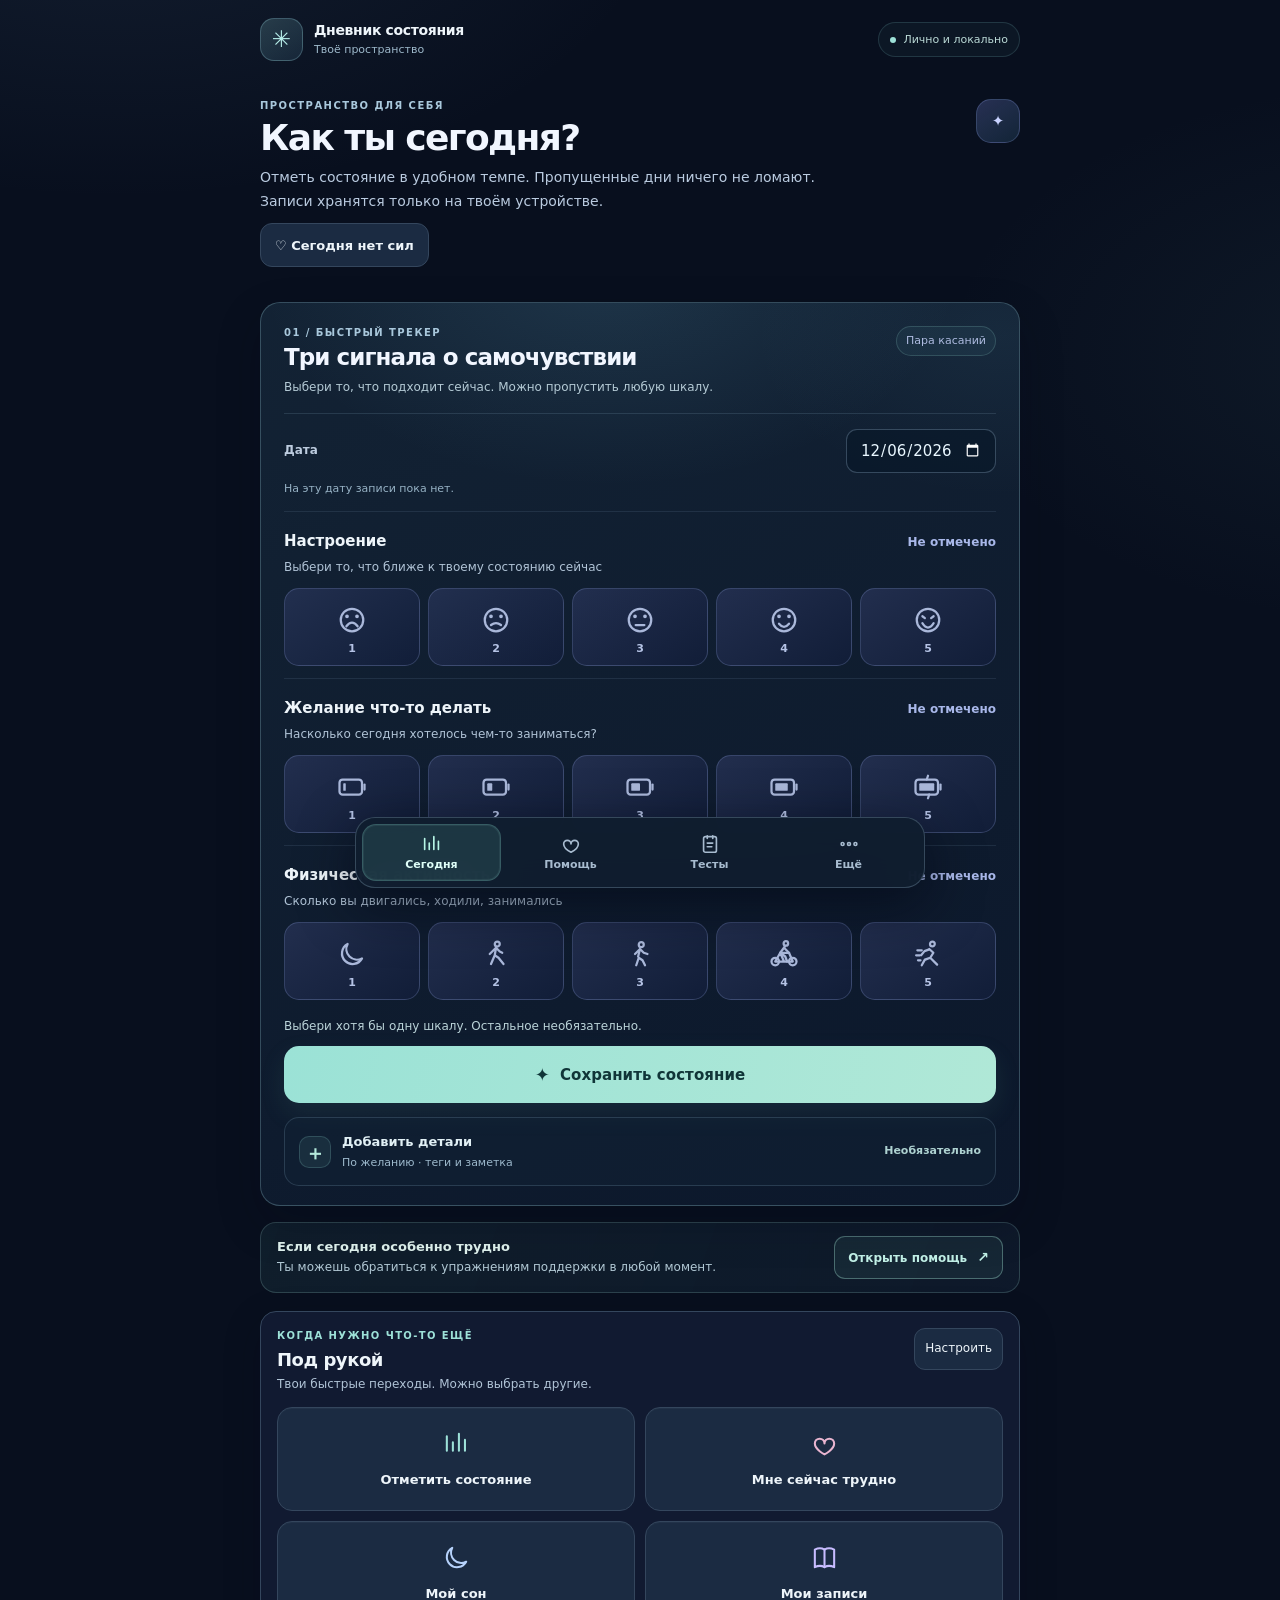
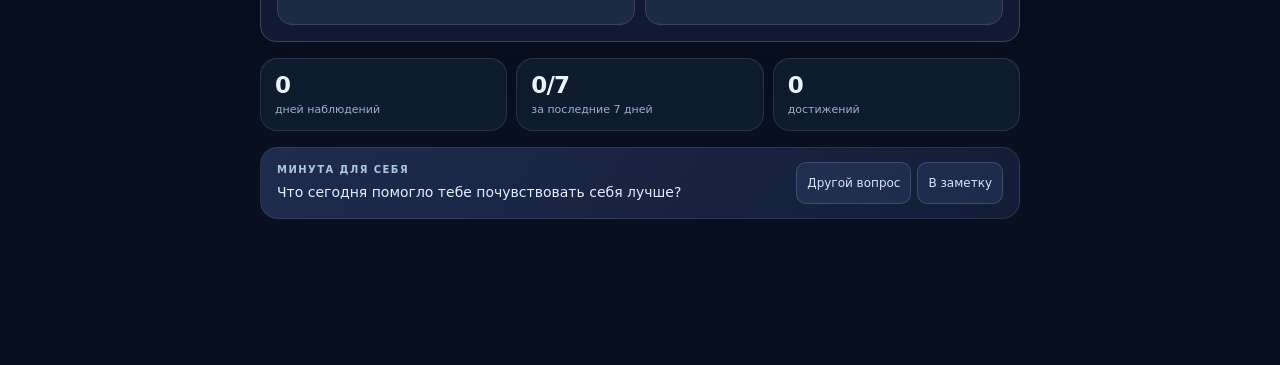
==== commit 2d322315: "ux: enable gentle tab entrances and stop unexpected scrolling after saving" ====
--- a/index.html
+++ b/index.html
@@ -1569,6 +1569,7 @@
 
 </style>
 <link rel="stylesheet" href="companion.css">
+<link rel="stylesheet" href="polish.css">
 </head>
 <body>
 <a class="skip-to-content" href="#app-main">Перейти к содержимому</a>
@@ -2381,7 +2382,7 @@
  if(primary){primary.classList.remove("quick-saved");void primary.offsetWidth;primary.classList.add("quick-saved");
   setTimeout(function(){primary.classList.remove("quick-saved")},1000)}
  updateQuickState();render();
- try{$("after").scrollIntoView({behavior:"smooth",block:"nearest"})}catch(e){}
+ /* Keep the view steady after saving: confirmation appears beside the save button. */
 });
 
 /* ---------- график, записи, отчёт ---------- */
@@ -3042,14 +3043,21 @@
 
 /* ---------- разделы и отчёт ---------- */
 function showTab(n){
- if(!document.getElementById("tab-"+n))return;
+ var incoming=document.getElementById("tab-"+n);
+ if(!incoming)return;
  ["today","help","universe","trend","tests","more","guide"].forEach(function(t){
   $("tab-"+t).hidden=t!==n;
   var navButton=document.querySelector('#nav button[data-t="'+t+'"]');
   if(navButton)navButton.setAttribute("aria-current",t===n||(t==="more"&&(n==="guide"||n==="trend"||n==="universe"))?"page":"false");
  });
  window.scrollTo(0,0);
- var target=$("tab-"+n).querySelector("h1");
+ incoming.classList.remove("ui-page-enter");
+ /* Reduced-motion users get an immediate section change. */
+ if(!window.matchMedia||!window.matchMedia("(prefers-reduced-motion: reduce)").matches){
+  void incoming.offsetWidth;
+  incoming.classList.add("ui-page-enter");
+ }
+ var target=incoming.querySelector("h1");
  if(target){target.setAttribute("tabindex","-1");target.focus({preventScroll:true})}
 }
 $("nav").addEventListener("click",function(e){var b=e.target.closest("button");if(b)showTab(b.dataset.t)});
--- a/polish.css
+++ b/polish.css
@@ -0,0 +1,83 @@
+/* UI polish — gentle feedback without visual noise. Original data and app logic unchanged. */
+:root{--polish-speed:170ms;--polish-easing:cubic-bezier(.22,.7,.25,1)}
+/* Section changes: one brief fade and lift, never a long page animation. */
+@keyframes polish-page-appear{
+ from{opacity:.86;transform:translate3d(0,6px,0)}
+ to{opacity:1;transform:translate3d(0,0,0)}
+}
+main > div.ui-page-enter:not([hidden]){animation:polish-page-appear 190ms var(--polish-easing) both}
+/* Calm, consistent buttons and active navigation. */
+#nav button{transition:background-color var(--polish-speed),border-color var(--polish-speed),color var(--polish-speed),box-shadow var(--polish-speed)}
+#nav button[aria-current="page"]{box-shadow:inset 0 0 0 1px rgba(174,232,220,.075)}
+#nav button[aria-current="page"] .nav-symbol{color:#b6f4e5}
+.btn,.btn.sec,.companion-edit-btn,.companion-secondary,.companion-calm-open,
+.companion-shortcut,.companion-directory-btn,.companion-return-btn,
+.help-mode,.screening-catalog-card,.screening-filters button,
+.tabs button,.chips button,#scales .rating-option{
+ -webkit-tap-highlight-color:transparent;
+ touch-action:manipulation;
+ transition-property:background-color,border-color,color,box-shadow,transform;
+ transition-duration:var(--polish-speed);
+ transition-timing-function:var(--polish-easing)
+}
+@media(hover:hover) and (pointer:fine){
+ .companion-edit-btn:hover,.companion-secondary:hover,
+ .companion-calm-open:hover,.companion-return-btn:hover,
+ .companion-directory-btn:hover,.tabs button:hover:not([aria-pressed="true"]),
+ .chips button:hover:not([aria-pressed="true"]){
+  border-color:rgba(158,218,213,.54);
+  background-color:rgba(54,83,108,.86)
+ }
+ .companion-shortcut:hover,.screening-catalog-card:hover,.help-mode:hover{
+  box-shadow:0 7px 21px rgba(4,14,28,.15)
+ }
+}
+@media(hover:hover) and (pointer:fine){
+ .companion-shortcut:active,.companion-directory-btn:active,
+ .companion-calm-open:active,.companion-secondary:active,
+ .companion-return-btn:active,.btn:active{transform:translateY(1px)}
+}
+button:disabled{cursor:not-allowed;opacity:.55}
+/* Consistent radius and separators across old and new tools. */
+#tab-help > section,#tab-tests > section,#tab-trend > section,#tab-more > section{
+ border-radius:18px
+}
+#tab-more details > summary,#tab-help details > summary{
+ border-radius:10px;
+ transition:color var(--polish-speed) var(--polish-easing)
+}
+#tab-more details > summary:hover,#tab-help details > summary:hover{color:#e8faf7}
+#tab-trend .companion-section,#tab-more .companion-section{
+ border-color:var(--ui-border,var(--line))
+}
+.companion-shortcuts,.companion-directory-grid{align-items:stretch}
+.companion-shortcut,.companion-directory-btn{box-shadow:inset 0 1px 0 rgba(207,238,255,.035)}
+/* Feedback: quiet positive cue, never an attention-demanding popup. */
+#msg:not(:empty),#companionEventMessage:not(:empty),#companionDoctorMessage:not(:empty),
+#companionConfigMessage:not(:empty){overflow-wrap:anywhere}
+#tab-today .quick-save-msg:not(:empty){font-weight:650}
+@keyframes polish-confirm{0%{opacity:.6}100%{opacity:1}}
+#tab-today .quick-save-msg:not(:empty){animation:polish-confirm 200ms ease-out both}
+#toast:not([hidden]){animation:polish-page-appear 170ms var(--polish-easing) both}
+/* Text inputs: unify quiet field focus without changing sizes/values. */
+#tab-more :is(input,select,textarea):focus-visible,
+#tab-tests :is(input,select,textarea):focus-visible,
+#tab-trend :is(input,select,textarea):focus-visible,
+#tab-help :is(input,select,textarea):focus-visible{
+ border-color:#9fddd5;box-shadow:0 0 0 2px rgba(127,213,201,.11)
+}
+@media(max-width:420px){
+ #tab-help > section,#tab-tests > section,#tab-trend > section,#tab-more > section{border-radius:16px}
+ .companion-directory-btn{min-height:48px}
+}
+/* Motion sensitivity is a feature, not an edge case. */
+@media(prefers-reduced-motion:reduce){
+ :root{--polish-speed:0ms}
+ main > div.ui-page-enter:not([hidden]),#toast:not([hidden]),
+ #tab-today .quick-save-msg:not(:empty){animation:none!important}
+ :is(.btn,.btn.sec,.companion-shortcut,.companion-directory-btn,
+ .companion-calm-open,.companion-return-btn,.screening-catalog-card,
+ .help-mode,.tabs button,.chips button,#nav button){
+  transition:none!important;transform:none!important
+ }
+}
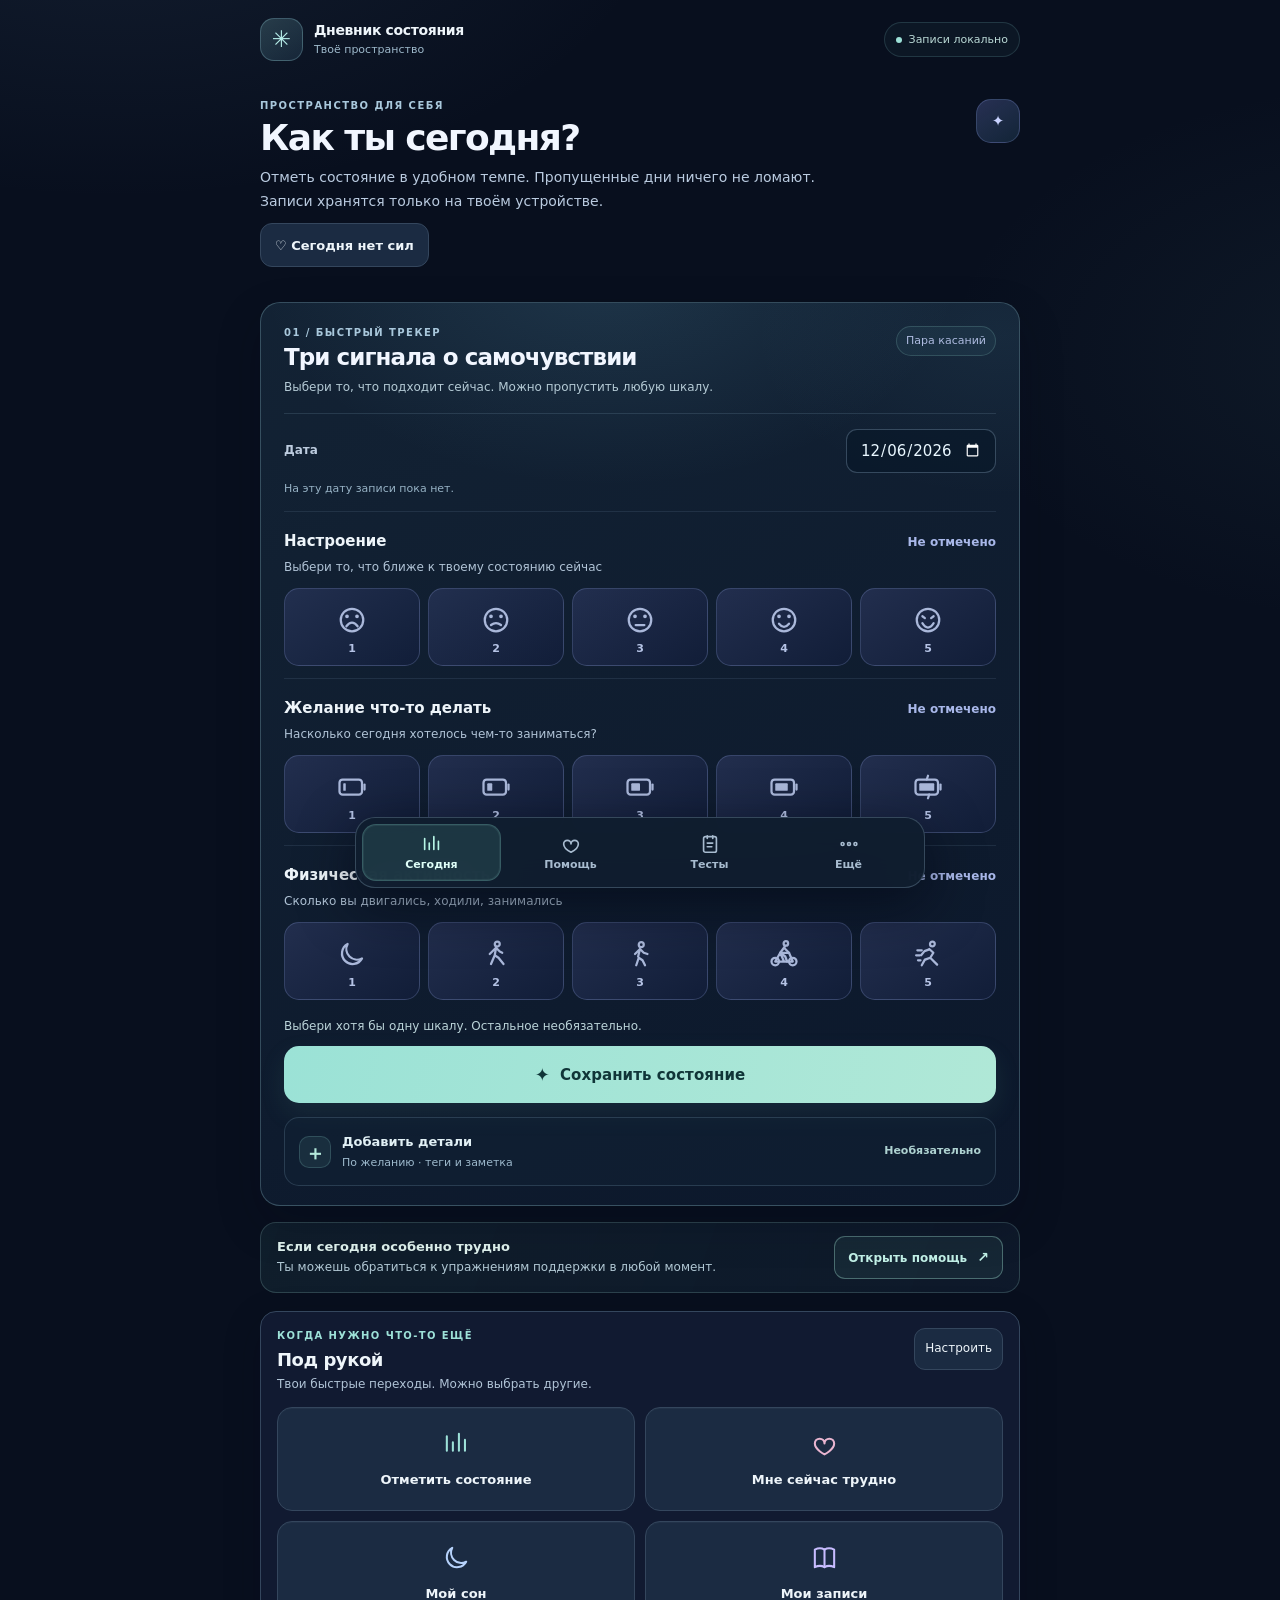
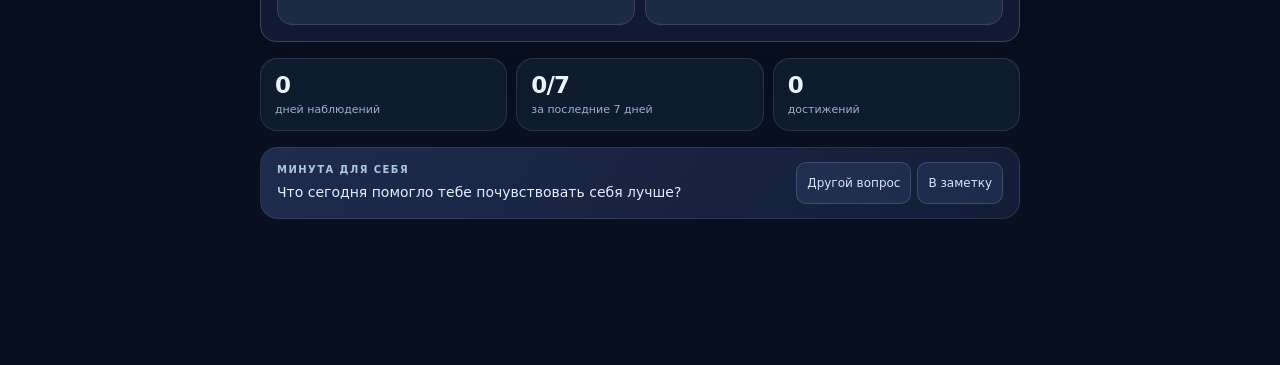
==== commit 19397271: "feat: add privacy-conscious Cloudflare page analytics and update transparency notice" ====
--- a/index.html
+++ b/index.html
@@ -1580,7 +1580,7 @@
 
 <header class="app-topbar" aria-label="Дневник состояния">
   <div class="app-brand"><span class="app-brand-mark" aria-hidden="true">✳</span><span class="app-brand-copy"><strong>Дневник состояния</strong><small>Твоё пространство</small></span></div>
-  <span class="app-private"><span class="app-private-dot" aria-hidden="true"></span>Лично и локально</span>
+  <span class="app-private"><span class="app-private-dot" aria-hidden="true"></span>Записи локально</span>
 </header>
 <main id="app-main" tabindex="-1">
 <div id="tab-today">
@@ -2139,7 +2139,8 @@
 <section class="priv">
 <details>
 <summary>Приватность</summary>
-<p>Все записи, ответы на самоопросники, дневник сна, личный план поддержки, отметки о лекарствах и оценка упражнений хранятся только в браузере этого устройства. Страница ничего не отправляет на сервер, не использует аккаунты, аналитику и сторонние сервисы. Результаты опросников могут содержать очень личную информацию.</p>
+<p>Записи, ответы на самоопросники, дневник сна, личный план поддержки, отметки о лекарствах и оценки упражнений сохраняются в браузере этого устройства. Личные отметки, ответы и заметки не отправляются в статистику посещений.</p>
+<p>Для общей статистики посещений используется Cloudflare Web Analytics: сторонний скрипт получает технические сведения о просмотре страницы и её загрузке. Мы не настраиваем отслеживание нажатий, отдельных разделов, настроения или результатов тестов. Аналитика не нужна для работы дневника, а без интернета приложение продолжает работать.</p>
 <p>Автор приложения ваших записей не видит и восстановить их не может. Поэтому делайте резервную копию.</p>
 <p>Это дневник самонаблюдения, а не медицинский инструмент и не диагностика. Если вам плохо, обратитесь к врачу или близким.</p>
 </details>
@@ -3088,5 +3089,7 @@
 <script src="guide.js" defer></script>
 <script src="wellbeing.js" defer></script>
 <script src="companion.js" defer></script>
+<!-- Cloudflare Web Analytics: only page views; no custom events or internal route tracking. -->
+<script type="module" src="https://static.cloudflareinsights.com/beacon.min.js" data-cf-beacon='{"token":"342bf07a0bc54c9d8d2e428af5daa254","spa":false}'></script>
 </body>
 </html>
--- a/polish.css
+++ b/polish.css
@@ -6,6 +6,9 @@
  to{opacity:1;transform:translate3d(0,0,0)}
 }
 main > div.ui-page-enter:not([hidden]){animation:polish-page-appear 190ms var(--polish-easing) both}
+/* The low-energy screen appears without zoom or sweeping motion. */
+@keyframes polish-calm-open{from{opacity:.45}to{opacity:1}}
+.companion-overlay:not([hidden]){animation:polish-calm-open 150ms ease-out both}
 /* Calm, consistent buttons and active navigation. */
 #nav button{transition:background-color var(--polish-speed),border-color var(--polish-speed),color var(--polish-speed),box-shadow var(--polish-speed)}
 #nav button[aria-current="page"]{box-shadow:inset 0 0 0 1px rgba(174,232,220,.075)}
@@ -73,6 +76,7 @@
 /* Motion sensitivity is a feature, not an edge case. */
 @media(prefers-reduced-motion:reduce){
  :root{--polish-speed:0ms}
+ .companion-overlay:not([hidden]),
  main > div.ui-page-enter:not([hidden]),#toast:not([hidden]),
  #tab-today .quick-save-msg:not(:empty){animation:none!important}
  :is(.btn,.btn.sec,.companion-shortcut,.companion-directory-btn,
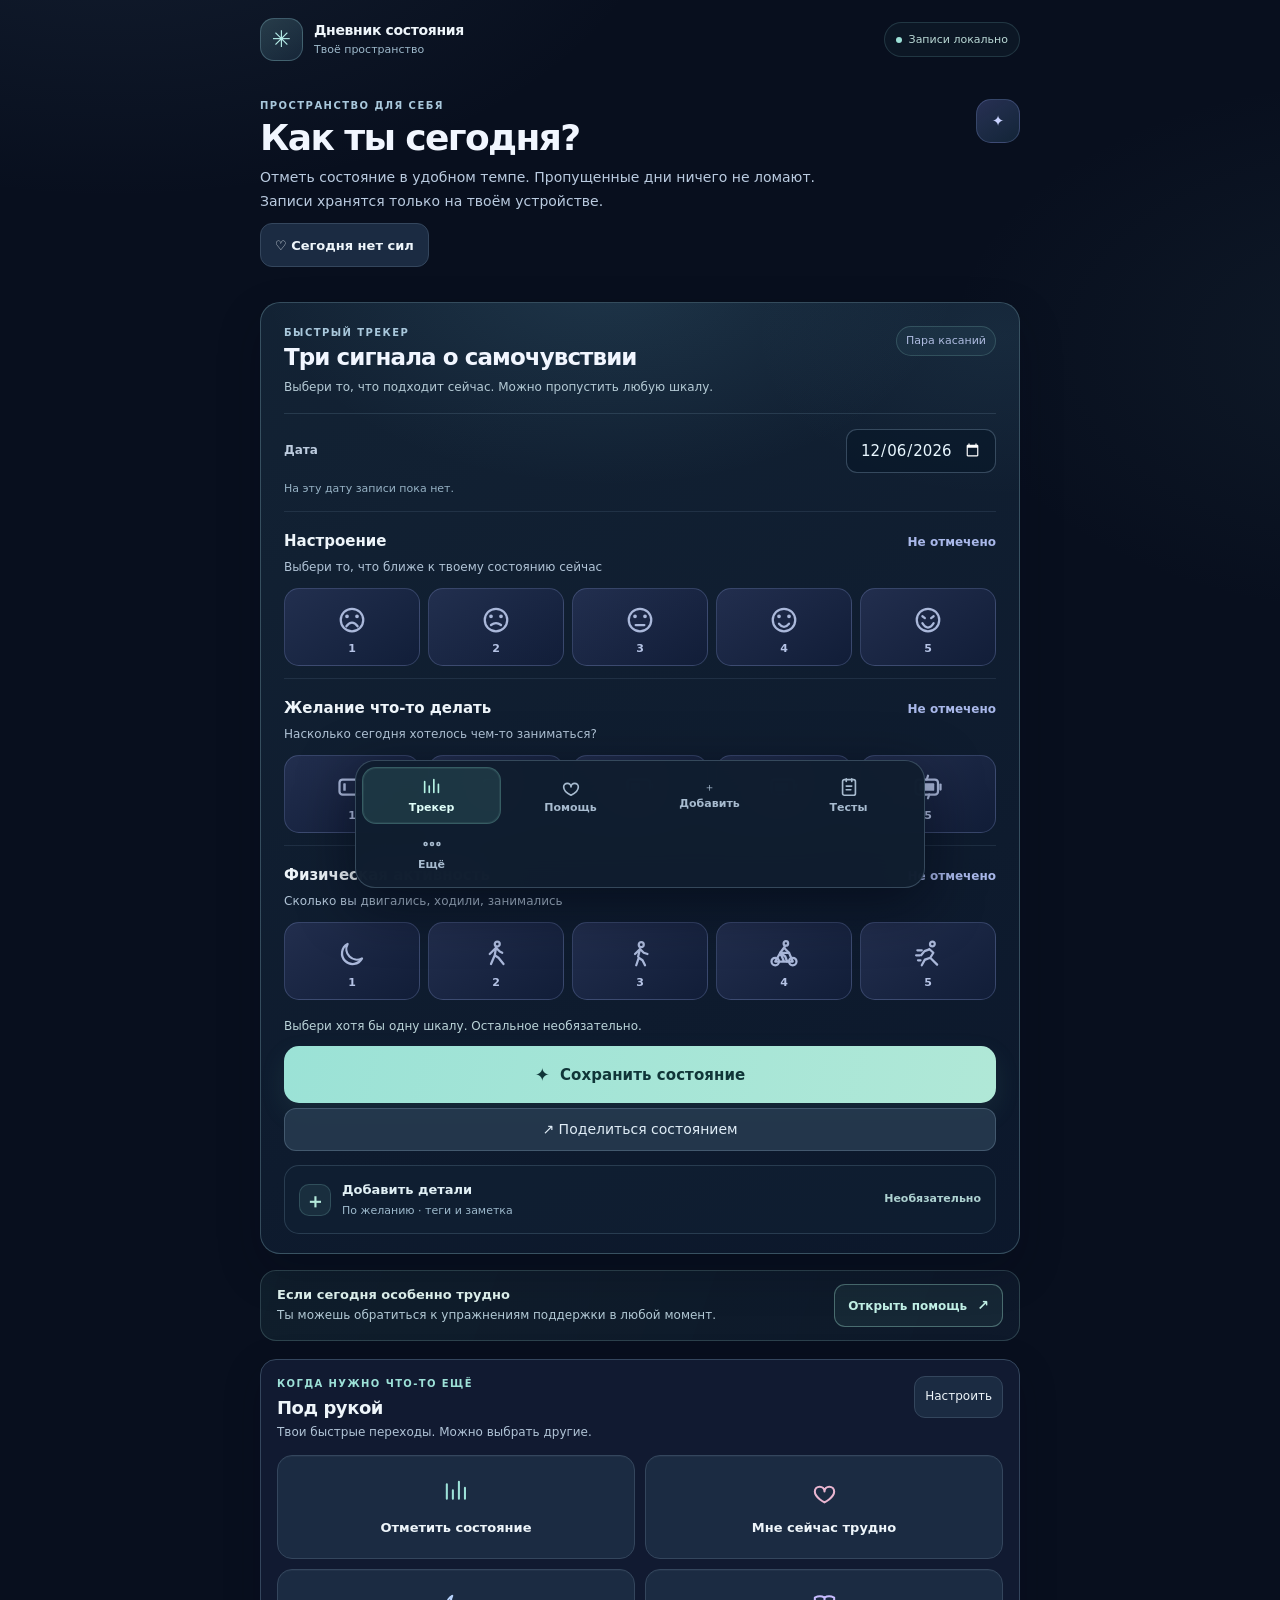
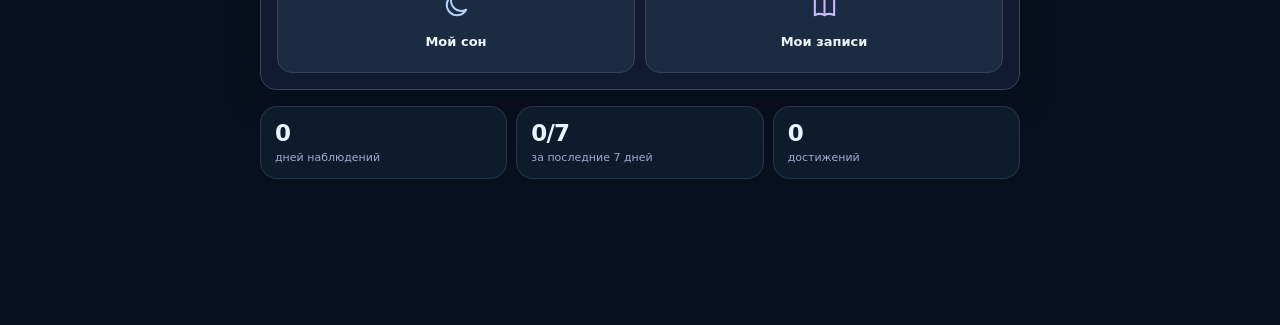
==== commit 2bd25ae3: "feat: add fifth navigation action, selective sharing and simplify tracker UX" ====
--- a/index.html
+++ b/index.html
@@ -1597,7 +1597,7 @@
  <button type="button" id="todayOpenHelp" class="today-support-button">Открыть помощь <span aria-hidden="true">↗</span></button>
 </div>
 <section class="checkin-primary" data-quick-mood="0" aria-label="Быстрый трекер состояния">
- <div class="section-head quick-head"><div><div class="eyebrow">01 / БЫСТРЫЙ ТРЕКЕР</div><h2>Три сигнала о самочувствии</h2><p class="quick-head-hint">Выбери то, что подходит сейчас. Можно пропустить любую шкалу.</p></div><span class="time-chip">Пара касаний</span></div>
+ <div class="section-head quick-head"><div><div class="eyebrow">БЫСТРЫЙ ТРЕКЕР</div><h2>Три сигнала о самочувствии</h2><p class="quick-head-hint">Выбери то, что подходит сейчас. Можно пропустить любую шкалу.</p></div><span class="time-chip">Пара касаний</span></div>
  <div class="row checkin-date"><label for="d"><b>Дата</b></label><input type="date" id="d"></div>
  <p class="checkin-record-status" id="todayRecordLabel" role="status">Можно выбрать дату и сохранить хотя бы одну отметку.</p>
  <div id="scales"></div>
@@ -1605,11 +1605,16 @@
   <p class="quick-save-progress" id="quickSaveProgress" role="status">Достаточно одного выбора.</p>
   <button class="btn quick-save-btn" id="save" type="button"><span class="quick-save-star" aria-hidden="true">✦</span> <span id="quickSaveLabel">Сохранить состояние</span></button>
   <p class="msg quick-save-msg" id="msg" role="status"></p>
+  <button class="btn sec sm quick-share-today" id="shareToday" type="button">↗ Поделиться состоянием</button>
  </div>
  <details id="quickExtras" class="quick-extra-details">
   <summary><span class="quick-extra-symbol" aria-hidden="true">＋</span><span class="quick-extra-title">Добавить детали <small>По желанию · теги и заметка</small></span><span id="quickExtraBadge" class="quick-extra-badge">Необязательно</span></summary>
   <div class="quick-extra-content">
    <div class="scale quick-extra-tags"><b>Что было сегодня</b><small>Можно выбрать несколько факторов или не выбирать ничего.</small><div class="chips" id="chips"></div></div>
+   <div class="prompt-card">
+    <div><div class="eyebrow">МИНУТА ДЛЯ СЕБЯ</div><p id="promptText">Что сегодня помогло тебе почувствовать себя лучше?</p></div>
+    <div class="prompt-actions"><button type="button" id="nextPrompt">Другой вопрос</button><button type="button" id="usePrompt">В заметку</button></div>
+   </div>
    <div class="note-block" id="noteBlock">
     <div class="note-preview" id="notePreview" hidden><div class="note-preview-head"><b>Заметка</b><button class="btn sec sm" id="editNote" type="button">Изменить</button></div><p id="notePreviewText"></p></div>
     <div id="noteEditor" hidden><div class="note-preview-head"><label for="note"><b>Заметка</b> <span class="note">(необязательно)</span></label></div><textarea id="note" placeholder="Что повлияло: сон, лекарства, события"></textarea></div>
@@ -1621,7 +1626,7 @@
  </details>
 </section>
 <section id="after" hidden>
- <h2>Последние 7 дней</h2><div class="wrap"><svg class="chart" id="chart7" viewBox="0 0 640 240" role="img" aria-label="График за последние 7 дней"></svg></div>
+ <div class="week-head"><h2>Последние 7 дней</h2><button class="btn sec sm" id="shareWeek" type="button">↗ Поделиться прогрессом</button></div><div class="wrap"><svg class="chart" id="chart7" viewBox="0 0 640 240" role="img" aria-label="График за последние 7 дней"></svg></div>
  <div class="legend" id="legend7"></div><p class="note" id="wk" style="margin-bottom:0"></p>
 </section>
 <!-- Скрытый тизер вселенной: вернуть после обновления дизайна. -->
@@ -1633,10 +1638,6 @@
  <div class="stat-card"><span class="stat-value" id="totalEntries">0</span><span class="stat-label">дней наблюдений</span></div>
  <div class="stat-card"><span class="stat-value" id="weekEntries">0/7</span><span class="stat-label">за последние 7 дней</span></div>
  <div class="stat-card"><span class="stat-value" id="discoveryCount">0</span><span class="stat-label">достижений</span></div>
-</div>
-<div class="prompt-card">
- <div><div class="eyebrow">МИНУТА ДЛЯ СЕБЯ</div><p id="promptText">Что сегодня помогло тебе почувствовать себя лучше?</p></div>
- <div class="prompt-actions"><button type="button" id="nextPrompt">Другой вопрос</button><button type="button" id="usePrompt">В заметку</button></div>
 </div>
 </div>
 
@@ -2150,8 +2151,9 @@
 <div id="repPrint"></div>
 <div id="toast" role="status" hidden></div>
 <nav id="nav" aria-label="Разделы">
-<button type="button" data-t="today" aria-current="page"><svg class="nav-symbol" viewBox="0 0 24 24" aria-hidden="true" fill="none" stroke="currentColor" stroke-width="1.8" stroke-linecap="round" stroke-linejoin="round"><path d="M4 18V6m5 12V11m5 7V4m5 14V9"/></svg><span>Сегодня</span></button>
+<button type="button" data-t="today" aria-current="page"><svg class="nav-symbol" viewBox="0 0 24 24" aria-hidden="true" fill="none" stroke="currentColor" stroke-width="1.8" stroke-linecap="round" stroke-linejoin="round"><path d="M4 18V6m5 12V11m5 7V4m5 14V9"/></svg><span>Трекер</span></button>
 <button type="button" data-t="help" aria-current="false"><svg class="nav-symbol" viewBox="0 0 24 24" aria-hidden="true" fill="none" stroke="currentColor" stroke-width="1.8" stroke-linecap="round" stroke-linejoin="round"><path d="M20 12c0 5-8 9-8 9S4 17 4 12a4 4 0 0 1 8 0 4 4 0 0 1 8 0Z"/></svg><span>Помощь</span></button>
+<button type="button" id="navAdd" class="nav-add" aria-label="Добавить запись"><span class="nav-add-plus" aria-hidden="true">＋</span><span>Добавить</span></button>
 <!-- Вкладки сохранены для будущего редизайна. -->
 <button type="button" data-t="universe" aria-current="false" hidden>Вселенная</button>
 <button type="button" data-t="trend" aria-current="false" hidden>Динамика</button>
@@ -2166,6 +2168,19 @@
   <div class="object-modal-meta"><span class="object-pill" id="objectModalRarity"></span><span class="object-pill" id="objectModalDate"></span></div>
  </section>
 </div>
+<dialog id="shareDlg" aria-labelledby="shareTitle">
+ <h2 id="shareTitle">Поделиться состоянием</h2>
+ <p class="note">Выбирай, что отправить. Текст создаётся только из сохранённых оценок: без заметок, тегов, лекарств и результатов тестов. Ничего не отправляется автоматически.</p>
+ <fieldset class="share-choices">
+  <legend>Что включить?</legend>
+  <label><input type="radio" name="sharePeriod" value="day" checked> Состояние за выбранную дату</label>
+  <label><input type="radio" name="sharePeriod" value="week"> Прогресс за 7 дней</label>
+ </fieldset>
+ <label for="sharePreview"><b>Предпросмотр сообщения</b></label>
+ <textarea id="sharePreview" rows="9" readonly spellcheck="false" placeholder="Нет сохранённой записи для выбранного периода."></textarea>
+ <p class="msg" id="shareMsg" role="status" aria-live="polite"></p>
+ <div class="row share-actions"><button class="btn" id="shareSend" type="button">Поделиться</button><button class="btn sec" id="shareCopy" type="button">Скопировать</button><button class="btn sec" id="shareClose" type="button">Закрыть</button></div>
+</dialog>
 <dialog id="repDlg" aria-label="Отчёт для врача">
 <h2>Отчёт для врача</h2>
 <p class="note" style="margin-top:0">Сводка за период, выбранный на графике. Скопируйте и отправьте сообщением или распечатайте.</p>
@@ -3061,9 +3076,99 @@
  var target=incoming.querySelector("h1");
  if(target){target.setAttribute("tabindex","-1");target.focus({preventScroll:true})}
 }
-$("nav").addEventListener("click",function(e){var b=e.target.closest("button");if(b)showTab(b.dataset.t)});
+$("nav").addEventListener("click",function(e){var b=e.target.closest("button");if(b&&b.dataset.t)showTab(b.dataset.t)});
 $("openGuide").addEventListener("click",function(){showTab("guide")});
 $("todayOpenHelp").addEventListener("click",function(){showTab("help")});
+
+/* Отправка только выбранных сохранённых оценок, без заметок и других личных данных. */
+function shareLinesForEntry(e){
+ if(!e)return [];
+ return cfg.scales.map(function(x){
+  var v=e.v[x.id],den=e.d[x.id];
+  if(!Number.isInteger(v)||!Number.isInteger(den)||den<2||v<1||v>den)return null;
+  return x.t+": "+v+" из "+den;
+ }).filter(Boolean);
+}
+function shareText(period){
+ var all=load();
+ if(period==="day"){
+  var key=dateEl.value,e=all[key],parts=shareLinesForEntry(e);
+  if(!parts.length)return "";
+  return ["Моё состояние · "+key.split("-").reverse().join("."),parts.join("\n"),"","Из личного дневника состояния"].join("\n");
+ }
+ var dates=range(7),logged=dates.filter(function(k){return shareLinesForEntry(all[k]).length>0});
+ if(!logged.length)return "";
+ var result=["Мой прогресс за 7 дней · "+dates[0].split("-").reverse().join(".")+"–"+dates[6].split("-").reverse().join("."),
+  "Отмечено дней: "+logged.length+" из 7. Пропуски не означают плохих дней.",""];
+ cfg.scales.forEach(function(x){
+  var normalized=[];
+  logged.forEach(function(k){
+   var e=all[k],v=e.v[x.id],den=e.d[x.id];
+   if(Number.isInteger(v)&&Number.isInteger(den)&&den>=2&&v>=1&&v<=den)normalized.push(1+4*(v-1)/(den-1));
+  });
+  if(normalized.length){
+   var avg=normalized.reduce(function(a,b){return a+b},0)/normalized.length;
+   result.push(x.t+": среднее "+avg.toFixed(1).replace(".",",")+" из 5 ("+normalized.length+" дн.)");
+  }
+ });
+ result.push("","Оценки по дням:");
+ logged.forEach(function(k){result.push(k.split("-").reverse().join(".")+": "+shareLinesForEntry(all[k]).join("; "))});
+ result.push("","Из личного дневника состояния");
+ return result.join("\n");
+}
+function updateShare(){
+ var radio=document.querySelector('input[name="sharePeriod"]:checked');
+ var type=radio?radio.value:"day",value=shareText(type);
+ $("sharePreview").value=value;
+ $("shareSend").disabled=!value;$("shareCopy").disabled=!value;
+ $("shareTitle").textContent=type==="week"?"Поделиться прогрессом":"Поделиться состоянием";
+ $("shareMsg").textContent=value?"":"Нет сохранённых оценок за выбранный период.";
+}
+function openShare(period){
+ var opt=document.querySelector('input[name="sharePeriod"][value="'+period+'"]');
+ if(opt)opt.checked=true;
+ updateShare();
+ var modal=$("shareDlg");
+ if(typeof modal.showModal==="function")modal.showModal();else modal.setAttribute("open","");
+}
+function closeShare(){
+ var modal=$("shareDlg");
+ if(typeof modal.close==="function")modal.close();else modal.removeAttribute("open");
+}
+$("shareToday").addEventListener("click",function(){openShare("day")});
+$("shareWeek").addEventListener("click",function(){openShare("week")});
+document.querySelectorAll('input[name="sharePeriod"]').forEach(function(node){node.addEventListener("change",updateShare)});
+$("shareClose").addEventListener("click",closeShare);
+$("shareSend").addEventListener("click",function(){
+ var value=$("sharePreview").value;if(!value)return;
+ if(navigator.share){
+  navigator.share({title:"Мой дневник состояния",text:value}).catch(function(err){
+   if(!err||err.name!=="AbortError")$("shareMsg").textContent="Не удалось открыть меню отправки. Можно скопировать текст.";
+  });
+ }else{
+  $("shareMsg").textContent="Меню отправки недоступно. Используй «Скопировать» и отправь текст самостоятельно.";
+ }
+});
+$("shareCopy").addEventListener("click",function(){
+ var value=$("sharePreview").value;if(!value)return;
+ function fallback(){
+  var input=$("sharePreview");input.focus();input.select();
+  try{
+   if(document.execCommand("copy")){$("shareMsg").textContent="Текст скопирован. Можно отправить его в мессенджер.";return}
+  }catch(e){}
+  $("shareMsg").textContent="Выдели текст в поле выше и скопируй вручную.";
+ }
+ if(navigator.clipboard&&navigator.clipboard.writeText){
+  navigator.clipboard.writeText(value).then(function(){$("shareMsg").textContent="Текст скопирован. Можно отправить его в мессенджер.";},fallback);
+ }else fallback();
+});
+$("navAdd").addEventListener("click",function(){
+ showTab("today");
+ if(!dateEl.value){dateEl.value=iso(new Date());loadDay()}
+ var target=$("scales");
+ target.scrollIntoView({behavior:window.matchMedia&&window.matchMedia("(prefers-reduced-motion: reduce)").matches?"auto":"smooth",block:"start"});
+ target.setAttribute("tabindex","-1");target.focus({preventScroll:true});
+});
 
 /* Каталог опросников: фильтрация не влияет на прохождение и историю */
 document.querySelectorAll("[data-screening-filter]").forEach(function(b){
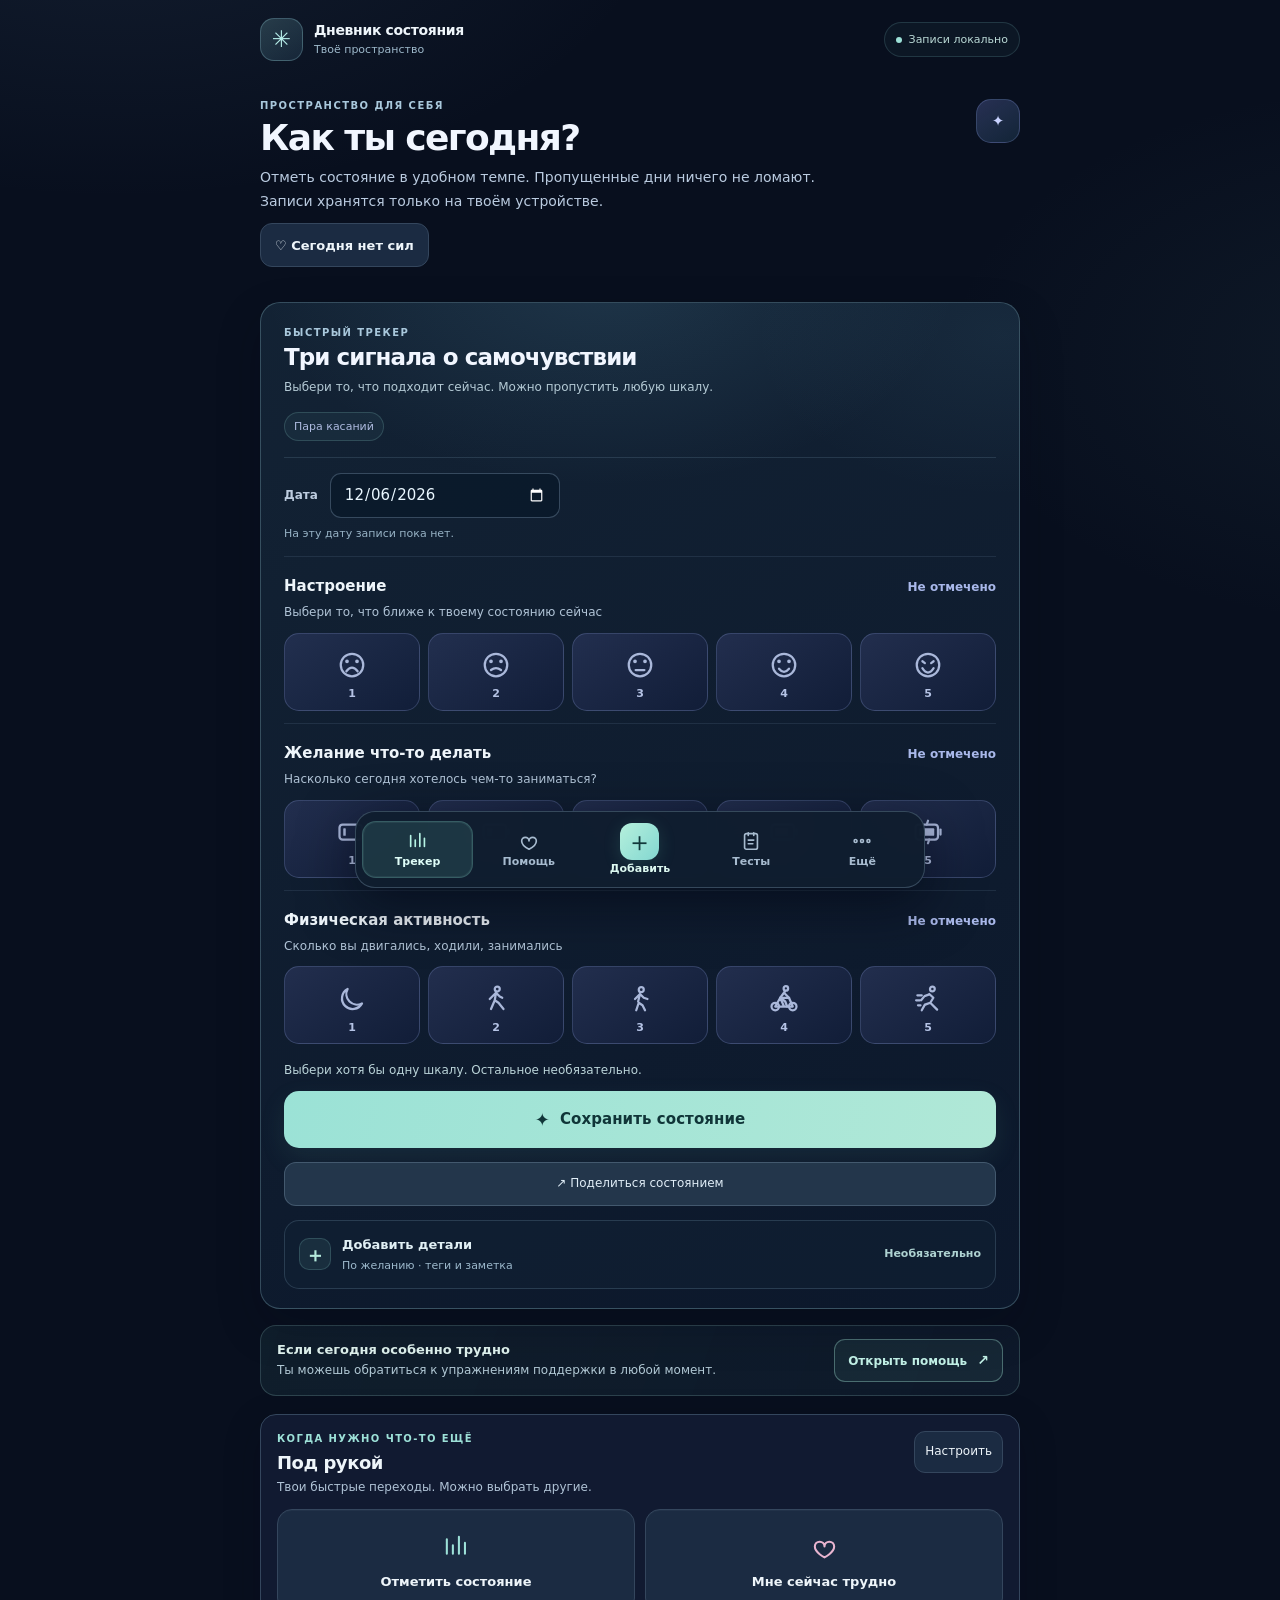
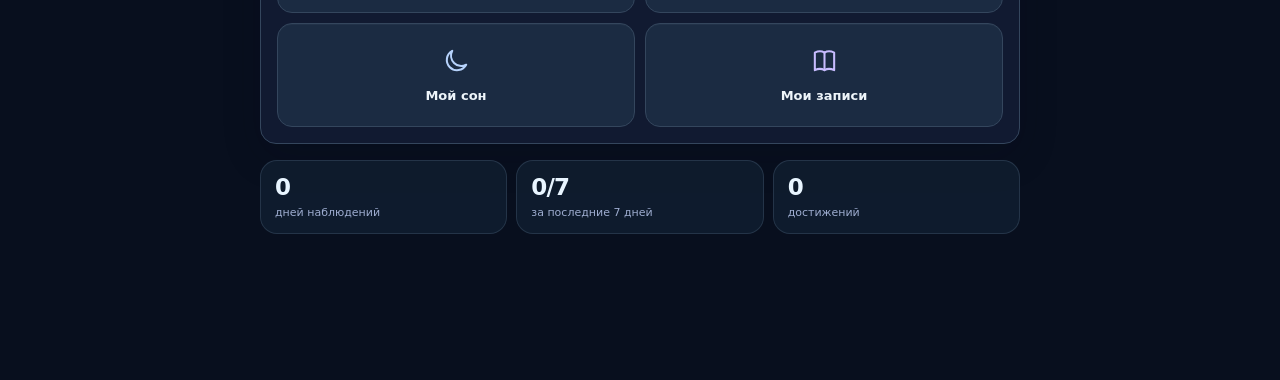
==== commit e28805dd: "ux: load five-tab styles and open full check-in from Add button" ====
--- a/index.html
+++ b/index.html
@@ -1570,6 +1570,7 @@
 </style>
 <link rel="stylesheet" href="companion.css">
 <link rel="stylesheet" href="polish.css">
+<link rel="stylesheet" href="feedback.css">
 </head>
 <body>
 <a class="skip-to-content" href="#app-main">Перейти к содержимому</a>
@@ -3165,7 +3166,7 @@
 $("navAdd").addEventListener("click",function(){
  showTab("today");
  if(!dateEl.value){dateEl.value=iso(new Date());loadDay()}
- var target=$("scales");
+ var target=document.querySelector("#tab-today .checkin-primary");
  target.scrollIntoView({behavior:window.matchMedia&&window.matchMedia("(prefers-reduced-motion: reduce)").matches?"auto":"smooth",block:"start"});
  target.setAttribute("tabindex","-1");target.focus({preventScroll:true});
 });
--- a/feedback.css
+++ b/feedback.css
@@ -0,0 +1,73 @@
+/* First beta feedback: simpler tracker, five-item nav and deliberate sharing. */
+#nav{grid-template-columns:repeat(5,minmax(0,1fr))}
+#nav button#navAdd{
+ gap:2px;min-width:0;min-height:58px;padding:4px 2px 5px;
+ border:1px solid transparent;border-radius:14px;
+ color:#dcf8f0;font-size:11px;font-weight:740
+}
+#nav button#navAdd .nav-add-plus{
+ display:grid;place-items:center;width:39px;height:37px;min-height:37px;
+ border-radius:12px;background:linear-gradient(130deg,#b5f0dc,#83d7d1);
+ color:#12383b;font-size:27px;line-height:1;font-weight:400;
+ box-shadow:0 4px 17px rgba(79,193,166,.18)
+}
+#nav button#navAdd:hover .nav-add-plus{background:#c8ffee}
+#nav button#navAdd:active .nav-add-plus{transform:translateY(1px)}
+#nav button#navAdd:focus-visible{outline:3px solid #b5f0e6;outline-offset:-2px}
+#tab-today .quick-head{align-items:flex-start;flex-direction:column;gap:3px}
+#tab-today .quick-head .time-chip{align-self:flex-start;margin-top:5px}
+#tab-today .checkin-date{justify-content:flex-start;align-items:center;gap:12px}
+#tab-today .checkin-date input{flex:0 1 230px;width:min(230px,100%);max-width:230px;min-width:0}
+#tab-today #quickSaveExtras.btn.sec{
+ display:flex;align-items:center;justify-content:center;min-height:57px;
+ border:1px solid rgba(192,255,233,.5);
+ border-radius:14px;background:linear-gradient(105deg,#9be2d6,#b0e8d7)!important;
+ color:#103538!important;font-size:15px;font-weight:760;
+ box-shadow:0 7px 20px rgba(87,164,148,.17)
+}
+#tab-today #quickSaveExtras.btn.sec:hover{background:linear-gradient(105deg,#b2f2e6,#c4f6e5)!important}
+#tab-today .quick-share-today{display:inline-flex;align-items:center;justify-content:center;min-height:44px;margin:9px 0 0;max-width:100%;font-size:12px}
+#tab-today #quickExtras .prompt-card{
+ display:flex;flex-wrap:wrap;align-items:flex-start;gap:12px;
+ padding:13px 14px;margin:12px 0 16px;background:rgba(40,57,91,.52);
+ border:1px solid rgba(157,183,216,.18);box-shadow:none
+}
+#tab-today #quickExtras .prompt-card > div:first-child{min-width:180px;flex:1}
+#tab-today #quickExtras .prompt-card p{font-size:13px;line-height:1.45}
+#tab-today #quickExtras .prompt-actions{justify-content:flex-start}
+#tab-today #quickExtras .prompt-actions button{min-height:41px}
+#tab-today #quickExtras #usePrompt{background:rgba(107,192,170,.19);border-color:rgba(143,218,192,.4);color:#d4f9ea}
+#tab-today #quickExtras .prompt-actions button:hover{border-color:#a9eddb}
+#after .week-head{display:flex;align-items:center;justify-content:space-between;flex-wrap:wrap;gap:11px}
+#after .week-head h2{margin:0}
+#after .week-head button{min-height:43px;font-size:12px}
+#shareDlg{width:min(540px,calc(100vw - 24px));max-height:calc(100dvh - 36px);padding:20px;border-radius:18px}
+#shareDlg h2{margin:0 0 7px}
+#shareDlg .note{margin:0 0 14px;line-height:1.5}
+#shareDlg .share-choices{
+ display:grid;gap:8px;margin:0 0 14px;padding:12px;
+ border:1px solid var(--line);border-radius:12px
+}
+#shareDlg .share-choices legend{padding:0 5px;font-size:13px;color:var(--mute)}
+#shareDlg .share-choices label{display:flex;align-items:center;gap:9px;min-height:36px;font-size:13px;cursor:pointer}
+#shareDlg input[type=radio]{accent-color:#9de1d8;width:18px;height:18px}
+#shareDlg #sharePreview{width:100%;min-height:175px;margin:7px 0 0;padding:12px;white-space:pre-wrap;font-size:13px;line-height:1.5}
+#shareDlg .share-actions{margin-top:11px}
+#shareDlg .share-actions button{min-height:43px}
+@media(max-width:420px){
+ #nav button#navAdd{font-size:10px;gap:1px}
+ #nav button#navAdd .nav-add-plus{width:35px;height:35px;min-height:35px;font-size:25px}
+ #tab-today .checkin-date input{flex:0 1 205px;max-width:205px}
+ #after .week-head button{font-size:11px}
+ #shareDlg{padding:15px}
+ #shareDlg .share-actions button{flex:1;padding:9px 8px;font-size:12px}
+}
+@media(max-width:345px){
+ #nav button{font-size:10px}
+ #nav button#navAdd{font-size:9px}
+ #nav button#navAdd .nav-add-plus{width:31px;height:31px;min-height:31px}
+ #tab-today .checkin-date input{flex:1;width:auto;max-width:calc(100% - 55px)}
+}
+@media(prefers-reduced-motion:reduce){
+ #nav button#navAdd .nav-add-plus{transition:none!important;transform:none!important}
+}
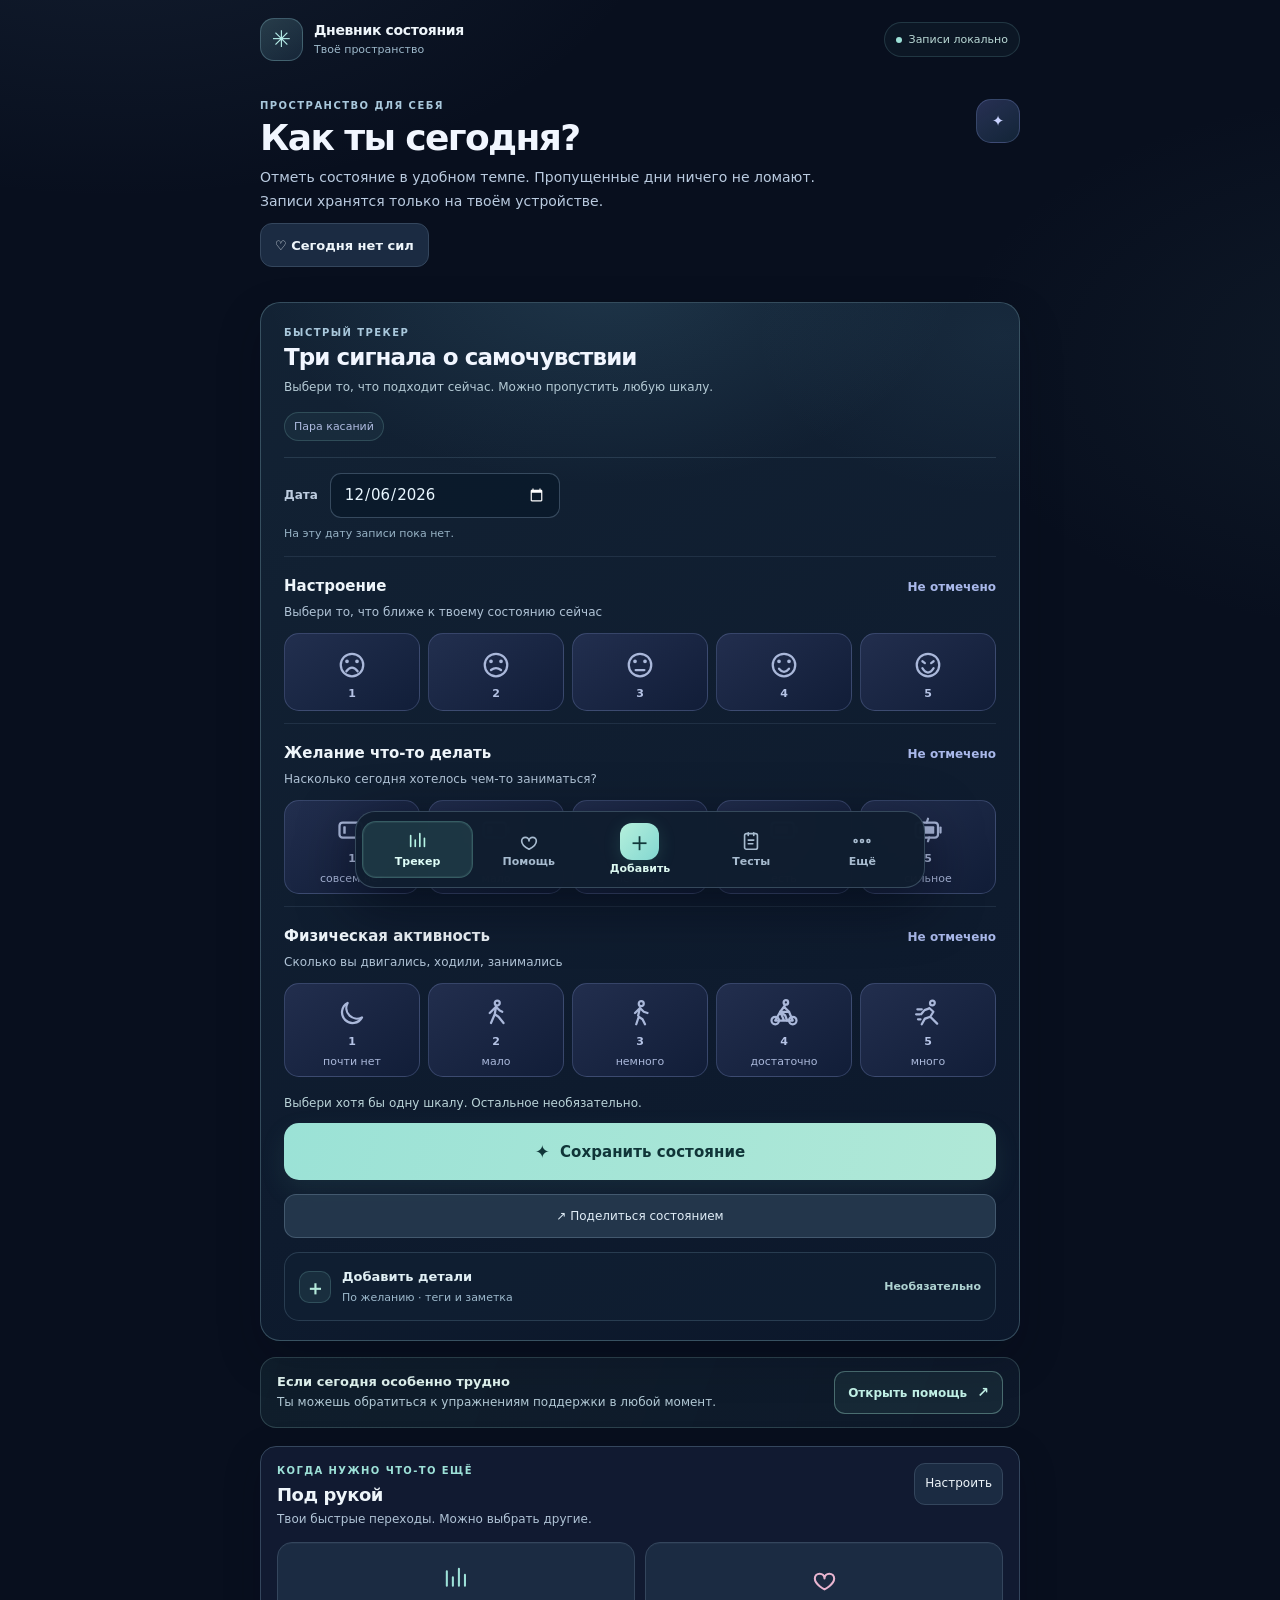
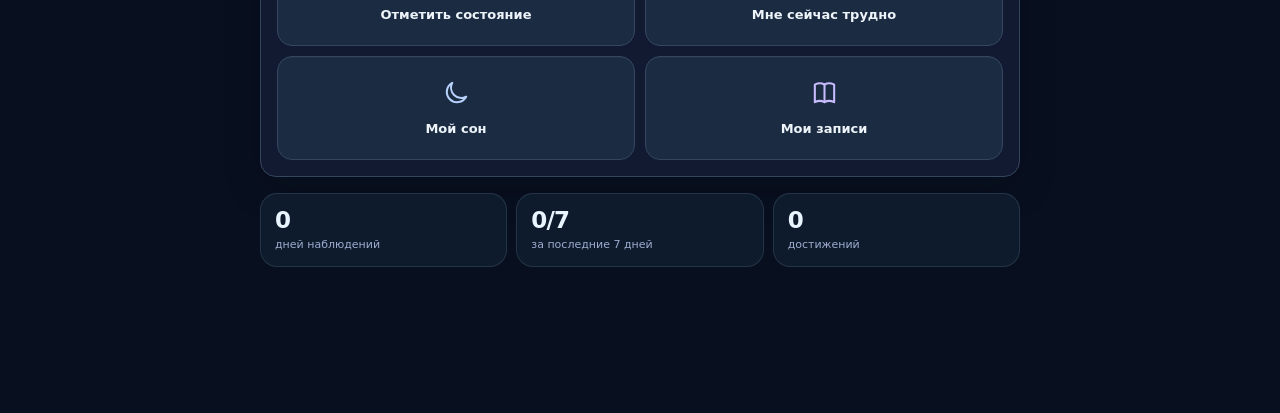
==== commit 835660e6: "fix: add visible scale labels and accelerate universe swipes with rAF rendering" ====
--- a/index.html
+++ b/index.html
@@ -2288,6 +2288,7 @@
  var box=$("scales");box.textContent="";
  var previousMoodLabels=["очень плохо","плохо","так себе","хорошо","отлично"];
  var currentMoodLabels=["Очень тяжело","Тяжело","Нейтрально","Хорошо","Отлично"];
+ var clearRatingLabels={a:["Совсем нет","Слабое","Умеренное","Сильное","Очень сильное"],p:["Почти нет","Немного","Умеренно","Много","Очень много"]};
  cfg.scales.forEach(function(x,i){
   var isVisual=(x.id==="m"||x.id==="a"||x.id==="p")&&x.n===5;
   var w=el("div","scale"+(isVisual?" rating-scale rating-scale-"+x.id:""));
@@ -2312,6 +2313,7 @@
   for(var k=1;k<=x.n;k++){
    var textLabel=labels[k-1]||"";
    if(x.id==="m"&&x.n===5&&(previousMoodLabels[k-1]===textLabel.toLowerCase()||!textLabel))textLabel=currentMoodLabels[k-1];
+   if(isVisual&&clearRatingLabels[x.id]&&!full(x))textLabel=clearRatingLabels[x.id][k-1];
    var b=el("button",isVisual?"rating-option":null,isVisual?"":String(k));
    b.type="button";b.dataset.v=k;b.setAttribute("aria-pressed","false");
    if(isVisual){
@@ -2320,6 +2322,7 @@
     b.title=b.dataset.ratingLabel;
     b.appendChild(ratingIcon(x.id,k));
     b.appendChild(el("span","rating-number",String(k)));
+    if(clearRatingLabels[x.id])b.appendChild(el("span","rating-caption",full(x)?textLabel:clearRatingLabels[x.id][k-1]));
    }else{
     if(fl)b.appendChild(el("span",null,labels[k-1]));
     b.setAttribute("aria-label",x.t+": "+(textLabel||k)+" ("+k+" из "+x.n+")");
@@ -2522,7 +2525,11 @@
 var SYSTEM_DEFAULTS={noctis:205,selena:330,auria:330,signal:150};
 var SYSTEM_ORBITS={1:[180,90],2:[265,132],3:[350,175],4:[430,215]};
 var systemYaw=0,systemPitch=.38,systemZoom=1,systemAngles=Object.assign({},SYSTEM_DEFAULTS);
-var activePointer=null,draggingObject=null,dragMoved=false;
+var activePointer=null,draggingObject=null,dragMoved=false,systemDrawFrame=0;
+function scheduleSystemRender(){
+ if(systemDrawFrame)return;
+ systemDrawFrame=requestAnimationFrame(function(){systemDrawFrame=0;renderSystem(false)});
+}
 
 function collectionToast(ids){
  var first=COLLECTION.filter(function(x){return x.id===ids[0]})[0];if(!first)return;
@@ -2634,7 +2641,7 @@
  try{
   var saved=JSON.parse(rd(SYSTEM_KEY)||"null");
   if(saved){
-   systemYaw=Math.max(-1,Math.min(1,Number(saved.yaw)||0));
+   systemYaw=Math.max(-1.15,Math.min(1.15,Number(saved.yaw)||0));
    systemPitch=Math.max(.12,Math.min(.9,Number(saved.pitch)||.38));
    systemZoom=Math.max(.72,Math.min(1.35,Number(saved.zoom)||1));
    if(saved.angles&&typeof saved.angles==="object"){
@@ -2649,6 +2656,7 @@
  $("resetView").addEventListener("click",function(){systemYaw=0;systemPitch=.38;systemZoom=1;renderSystem(true)});
  var svg=$("systemSvg");
  svg.addEventListener("pointerdown",function(e){
+  if(activePointer!==null)return;
   var obj=e.target.closest(".object");
   if(obj){
    if(!cfg.collection||!cfg.collection[obj.dataset.id]){e.preventDefault();return}
@@ -2659,20 +2667,21 @@
    svg.dataset.startX=e.clientX;svg.dataset.startY=e.clientY;
    svg.dataset.startYaw=systemYaw;svg.dataset.startPitch=systemPitch;
   }
+  svg.classList.add("is-interacting");
   try{svg.setPointerCapture(e.pointerId)}catch(_){}
  });
  svg.addEventListener("pointermove",function(e){
   if(activePointer!==e.pointerId)return;
   if(draggingObject){
    var p=systemPoint(e);systemAngles[draggingObject]=angleOnOrbit(p,draggingObject);
-   dragMoved=true;renderSystem(false);
+   dragMoved=true;scheduleSystemRender();
   }else{
    var dx=e.clientX-Number(svg.dataset.startX||e.clientX);
    var dy=e.clientY-Number(svg.dataset.startY||e.clientY);
    if(Math.abs(dx)>3||Math.abs(dy)>3)dragMoved=true;
-   systemYaw=Math.max(-1,Math.min(1,Number(svg.dataset.startYaw||0)+dx*.0025));
-   systemPitch=Math.max(.12,Math.min(.9,Number(svg.dataset.startPitch||.38)-dy*.0022));
-   renderSystem(false);
+   systemYaw=Math.max(-1.15,Math.min(1.15,Number(svg.dataset.startYaw||0)+dx*.0055));
+   systemPitch=Math.max(.12,Math.min(.9,Number(svg.dataset.startPitch||.38)-dy*.0048));
+   scheduleSystemRender();
   }
  });
  function finishPointer(e,cancelled){
@@ -2683,6 +2692,8 @@
    if(!cancelled&&!dragMoved)openObject(id);
   }
   try{if(svg.hasPointerCapture(e.pointerId))svg.releasePointerCapture(e.pointerId)}catch(_){}
+  if(systemDrawFrame){cancelAnimationFrame(systemDrawFrame);systemDrawFrame=0;renderSystem(false)}
+  svg.classList.remove("is-interacting");
   saveSystemLayout();activePointer=null;draggingObject=null;dragMoved=false;
  }
  svg.addEventListener("pointerup",function(e){finishPointer(e,false)});
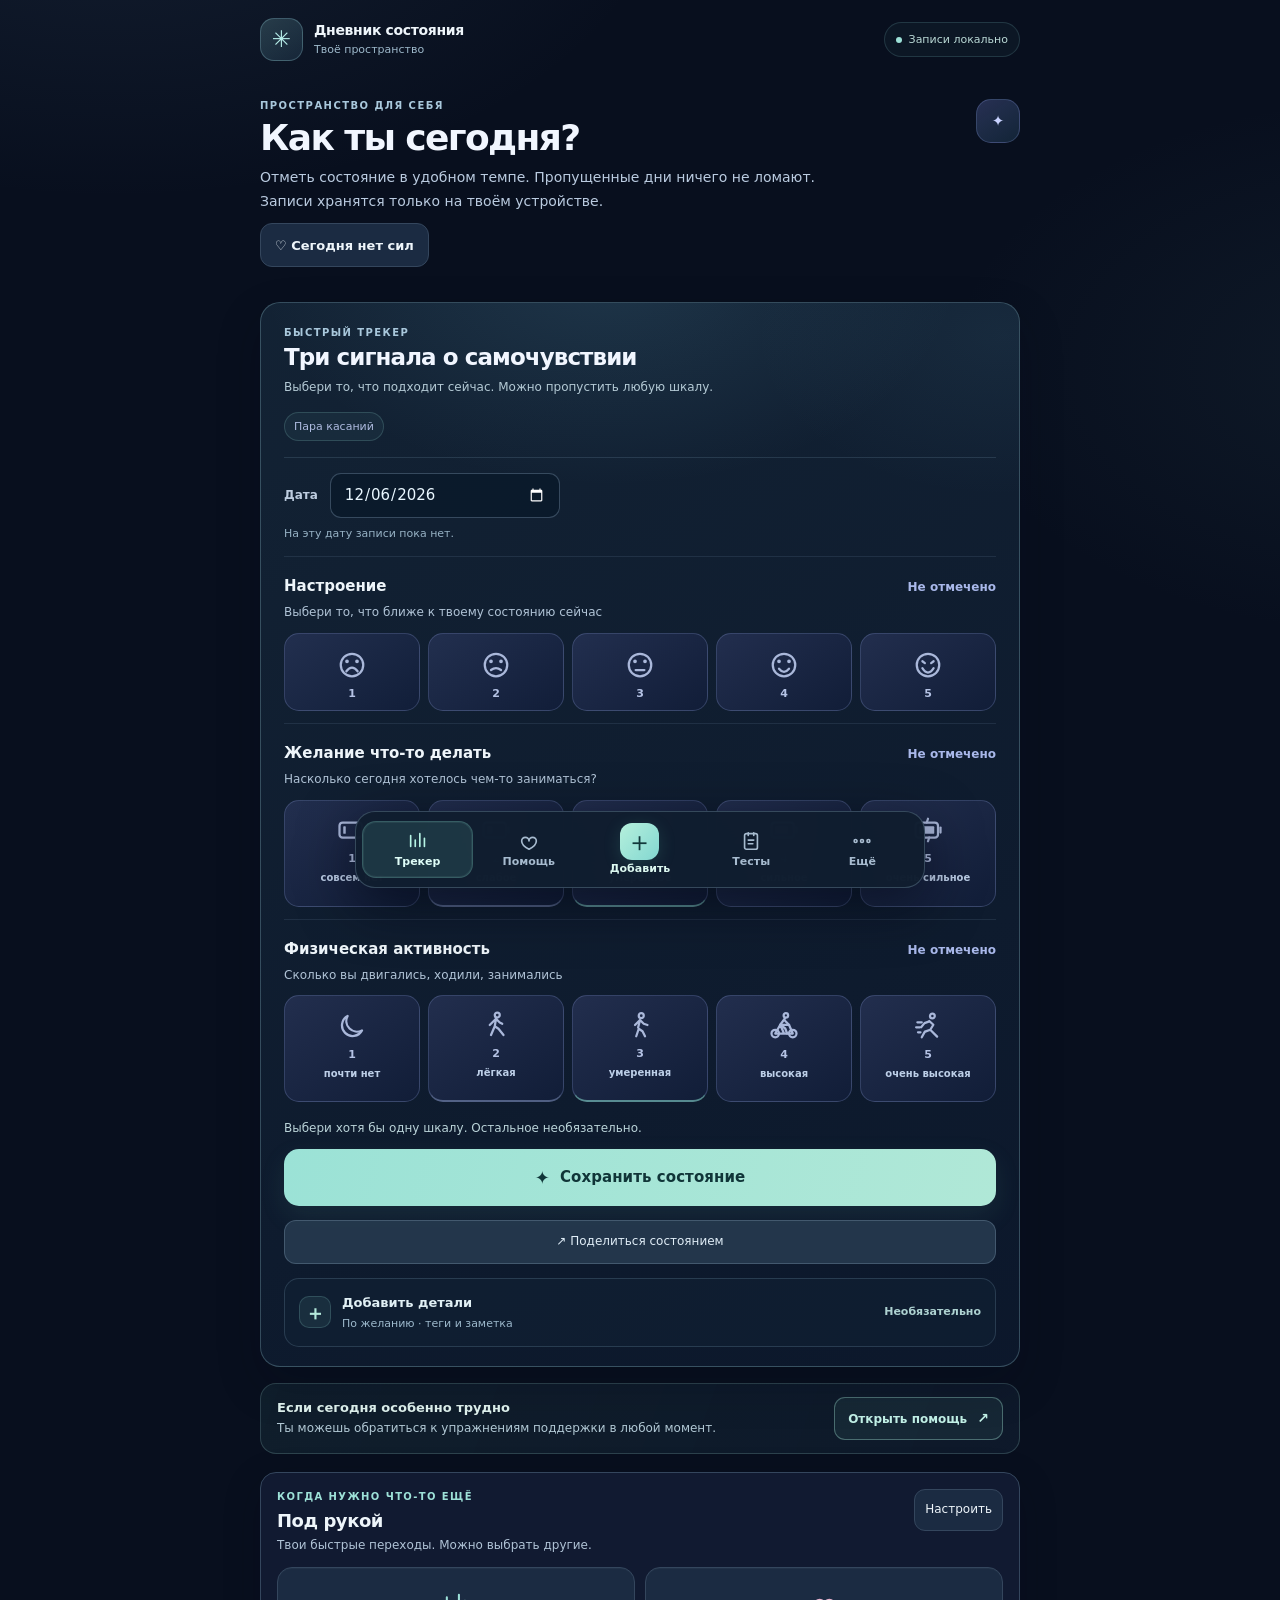
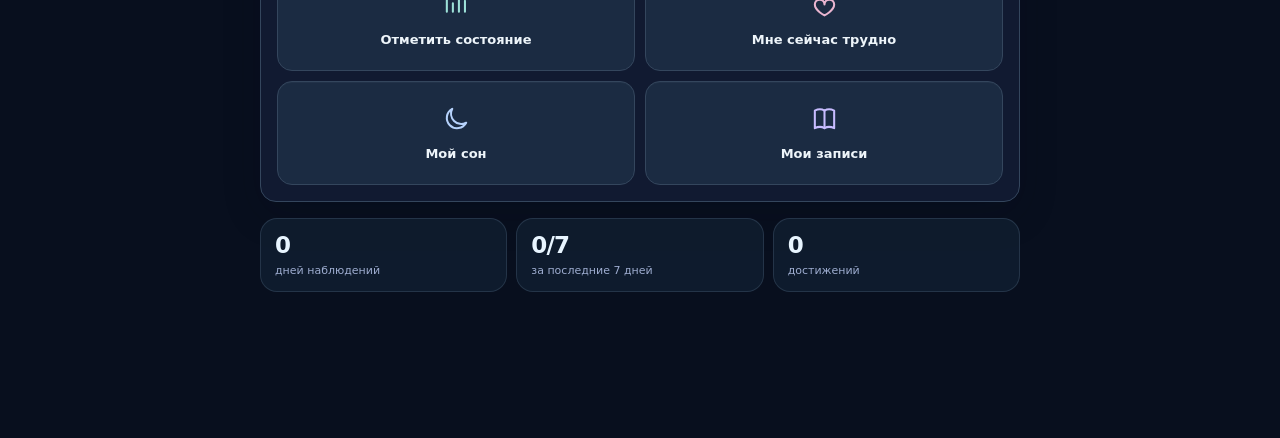
==== commit caa8e197: "fix: distinct 2nd/3rd rating captions even for legacy default settings" ====
--- a/index.html
+++ b/index.html
@@ -2204,8 +2204,8 @@
 /* ---------- шкалы и настройки ---------- */
 function defScales(){return [
  {id:"m",t:"Настроение",s:"Выбери то, что ближе к твоему состоянию сейчас",n:5,l:["очень тяжело","тяжело","нейтрально","хорошо","отлично"]},
- {id:"a",t:"Желание что-то делать",s:"Хотелось ли чем-то заниматься. Низкое желание — это апатия",n:5,l:["совсем нет","мало","немного","есть","сильное"]},
- {id:"p",t:"Физическая активность",s:"Сколько вы двигались, ходили, занимались",n:5,l:["почти нет","мало","немного","достаточно","много"]}
+ {id:"a",t:"Желание что-то делать",s:"Хотелось ли чем-то заниматься. Низкое желание — это апатия",n:5,l:["совсем нет","слабое","умеренное","сильное","очень сильное"]},
+ {id:"p",t:"Физическая активность",s:"Сколько вы двигались, ходили, занимались",n:5,l:["почти нет","лёгкая","умеренная","высокая","очень высокая"]}
 ]}
 function validScale(x){
  if(!x||typeof x.id!=="string"||!/^[\w-]{1,20}$/.test(x.id)||typeof x.t!=="string"||NS.indexOf(x.n)<0)return null;
@@ -2288,7 +2288,9 @@
  var box=$("scales");box.textContent="";
  var previousMoodLabels=["очень плохо","плохо","так себе","хорошо","отлично"];
  var currentMoodLabels=["Очень тяжело","Тяжело","Нейтрально","Хорошо","Отлично"];
- var clearRatingLabels={a:["Совсем нет","Слабое","Умеренное","Сильное","Очень сильное"],p:["Почти нет","Немного","Умеренно","Много","Очень много"]};
+ var clearRatingLabels={a:["Совсем нет","Слабое","Умеренное","Сильное","Очень сильное"],p:["Почти нет","Лёгкая","Умеренная","Высокая","Очень высокая"]};
+ var oldRatingLabels={a:["совсем нет","мало","немного","есть","сильное"],p:["почти нет","мало","немного","достаточно","много"]};
+ function hasOldLabels(x){return full(x)&&oldRatingLabels[x.id]&&x.l.every(function(v,i){return v.toLowerCase()===oldRatingLabels[x.id][i]})}
  cfg.scales.forEach(function(x,i){
   var isVisual=(x.id==="m"||x.id==="a"||x.id==="p")&&x.n===5;
   var w=el("div","scale"+(isVisual?" rating-scale rating-scale-"+x.id:""));
@@ -2313,7 +2315,7 @@
   for(var k=1;k<=x.n;k++){
    var textLabel=labels[k-1]||"";
    if(x.id==="m"&&x.n===5&&(previousMoodLabels[k-1]===textLabel.toLowerCase()||!textLabel))textLabel=currentMoodLabels[k-1];
-   if(isVisual&&clearRatingLabels[x.id]&&!full(x))textLabel=clearRatingLabels[x.id][k-1];
+   if(isVisual&&clearRatingLabels[x.id]&&(!full(x)||hasOldLabels(x)))textLabel=clearRatingLabels[x.id][k-1];
    var b=el("button",isVisual?"rating-option":null,isVisual?"":String(k));
    b.type="button";b.dataset.v=k;b.setAttribute("aria-pressed","false");
    if(isVisual){
@@ -2322,7 +2324,7 @@
     b.title=b.dataset.ratingLabel;
     b.appendChild(ratingIcon(x.id,k));
     b.appendChild(el("span","rating-number",String(k)));
-    if(clearRatingLabels[x.id])b.appendChild(el("span","rating-caption",full(x)?textLabel:clearRatingLabels[x.id][k-1]));
+    if(clearRatingLabels[x.id])b.appendChild(el("span","rating-caption",textLabel));
    }else{
     if(fl)b.appendChild(el("span",null,labels[k-1]));
     b.setAttribute("aria-label",x.t+": "+(textLabel||k)+" ("+k+" из "+x.n+")");
--- a/feedback.css
+++ b/feedback.css
@@ -71,3 +71,66 @@
 @media(prefers-reduced-motion:reduce){
  #nav button#navAdd .nav-add-plus{transition:none!important;transform:none!important}
 }
+
+
+/* Feedback round 2: visible scale meanings, usable screening explanations, smoother cosmos. */
+#scales .rating-options .rating-caption{
+ display:block;font-size:10px;font-weight:650;line-height:1.2;
+ text-align:center;min-height:25px;max-width:100%;padding:0 1px;
+ white-space:normal;overflow-wrap:break-word;color:#bdcfe8;
+}
+#scales .rating-options .rating-option[aria-pressed=true] .rating-caption{color:#f2f8ff}
+#scales .rating-options[data-id="a"] .rating-option:nth-child(2),
+#scales .rating-options[data-id="p"] .rating-option:nth-child(2){border-bottom:2px solid rgba(161,181,224,.4)}
+#scales .rating-options[data-id="a"] .rating-option:nth-child(3),
+#scales .rating-options[data-id="p"] .rating-option:nth-child(3){border-bottom:2px solid rgba(131,212,198,.58)}
+#scales .rating-options[data-id="a"] .rating-option[aria-pressed=true],
+#scales .rating-options[data-id="p"] .rating-option[aria-pressed=true]{
+ border-bottom:2px solid #a0dce6
+}
+.screening-drink-helper,.screening-advice{
+ margin:15px 0;padding:14px 15px;border:1px solid rgba(145,214,207,.32);
+ border-radius:14px;background:linear-gradient(130deg,rgba(36,65,82,.72),rgba(17,38,57,.76));
+ color:var(--ink)
+}
+.screening-drink-helper>b{display:block;font-size:15px;margin-bottom:7px;color:#def9f3}
+.screening-drink-helper .note{font-size:12px;line-height:1.55;margin:7px 0;color:#bed2e2}
+.screening-drink-grid{display:grid;grid-template-columns:repeat(3,minmax(0,1fr));gap:9px;margin:12px 0}
+.screening-drink-grid>label{display:flex;flex-direction:column;gap:5px;font-size:12px;font-weight:600;color:#d8e9ef}
+.screening-drink-grid select,.screening-drink-grid input{
+ width:100%;min-width:0;min-height:44px;padding:8px;border:1px solid var(--line);
+ border-radius:10px;font-size:13px;background:var(--bg);color:var(--ink)
+}
+.screening-drink-result{
+ margin:8px 0;padding:11px 12px;border-radius:11px;border:1px solid rgba(139,225,196,.3);
+ background:rgba(96,177,155,.13);color:#c4ffeb;font-size:17px;font-weight:770;
+ font-variant-numeric:tabular-nums
+}
+.screening-context{
+ font-size:13px;line-height:1.55;padding:12px 14px;
+ margin:10px 0 14px;border-left:3px solid #9cd9cf;
+ border-radius:0 11px 11px 0;
+ background:rgba(96,177,155,.1);color:#dcecf4
+}
+.screening-advice{margin:15px 0 12px}
+.screening-advice h3{font-size:16px;line-height:1.35;margin:0 0 9px}
+.screening-advice ul{padding:0 0 0 19px;margin:8px 0;display:grid;gap:10px}
+.screening-advice li{font-size:13px;line-height:1.52}
+.screening-advice li::marker{color:#8bddca}
+.screening-advice .note{margin:10px 0 0;font-size:12px}
+#systemSvg.is-interacting .central-glow,#systemSvg.is-interacting .central-halo{filter:none}
+#systemSvg.is-interacting #world image{filter:none!important}
+@media(max-width:490px){
+ .screening-drink-grid{grid-template-columns:repeat(2,minmax(0,1fr))}
+ .screening-drink-grid label:first-child{grid-column:1/-1}
+ #scales .rating-options .rating-caption{font-size:9px;min-height:24px;line-height:1.18}
+ #scales .rating-options .rating-option{padding:9px 2px 7px}
+}
+@media(max-width:350px){
+ #scales .rating-options{gap:4px}
+ #scales .rating-options .rating-caption{font-size:9px}
+ .screening-drink-helper,.screening-advice{padding:12px 11px}
+}
+@media(prefers-reduced-motion:reduce){
+ #systemSvg.is-interacting #world image{transition:none!important}
+}
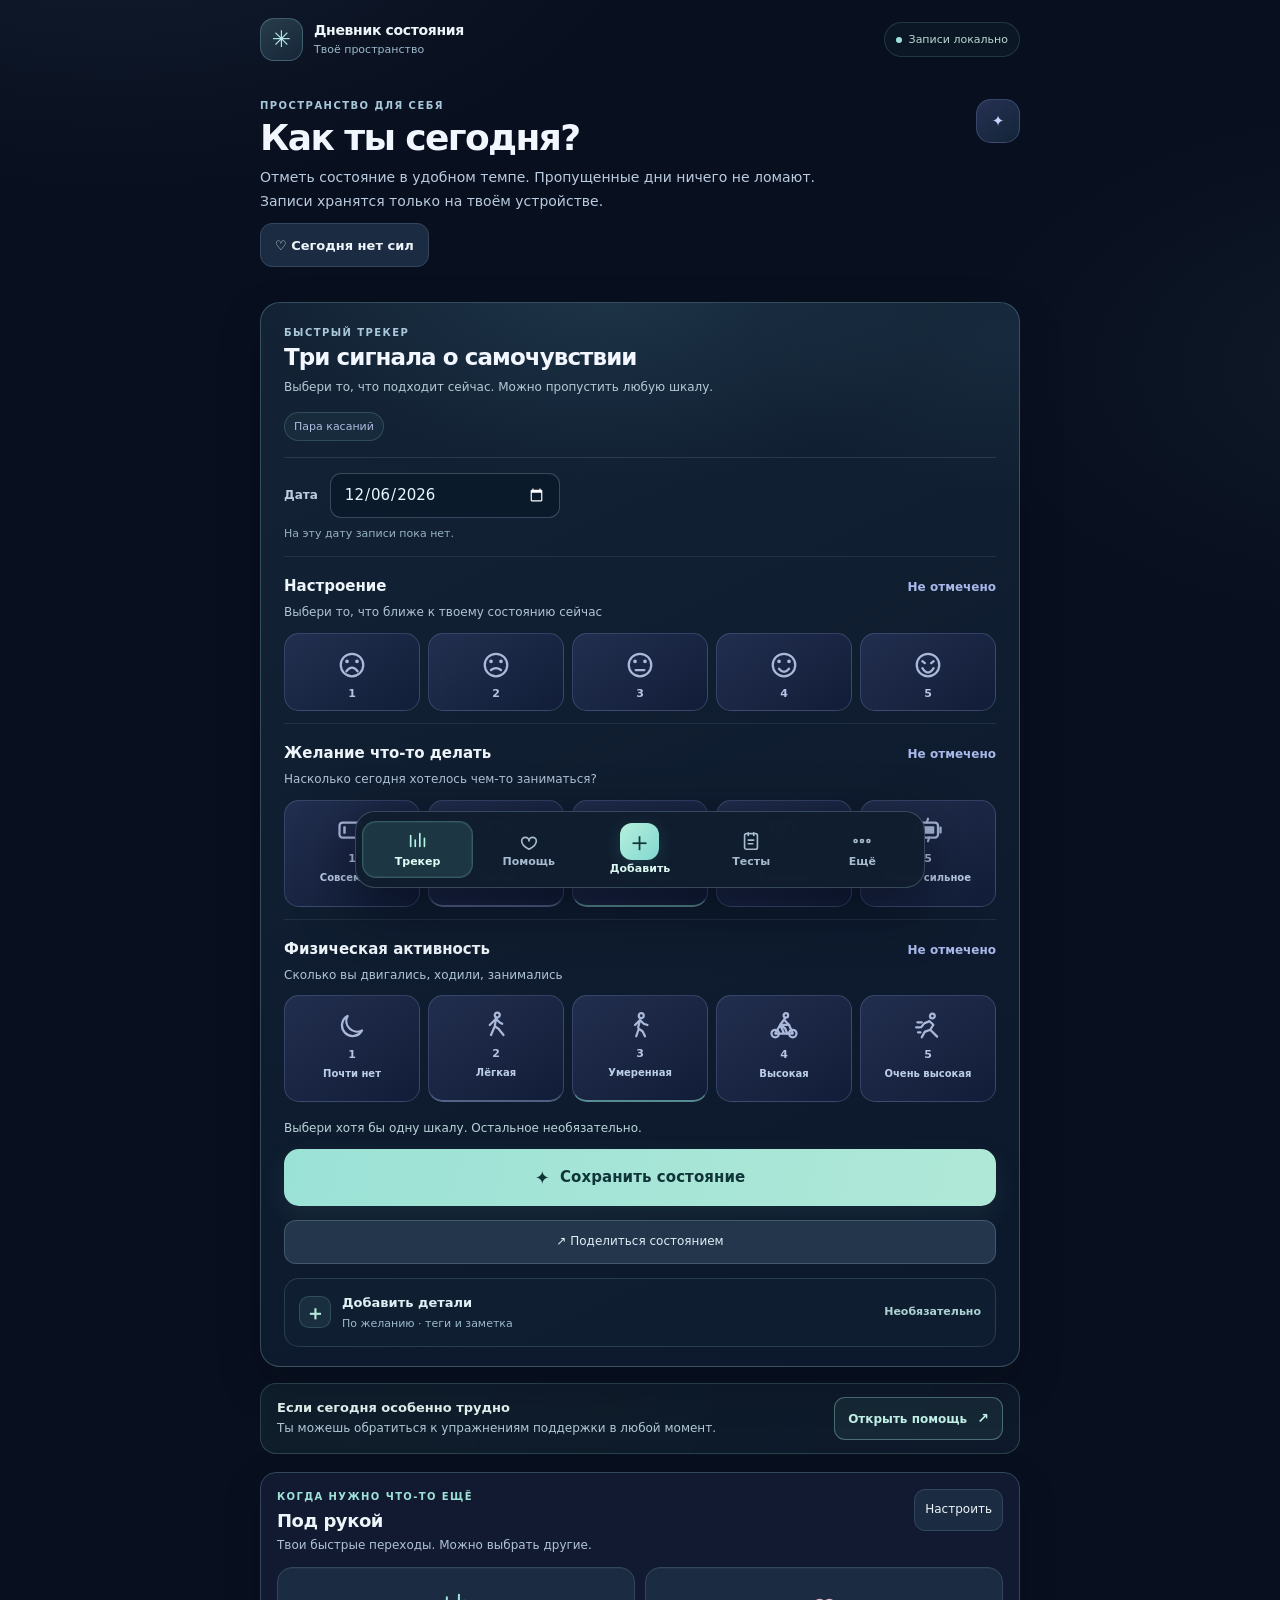
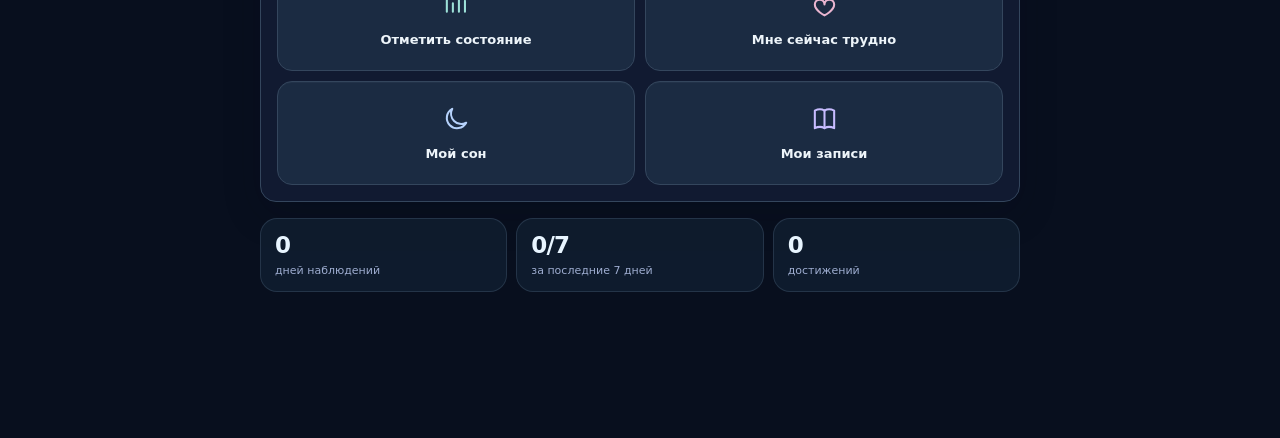
==== commit f13103c8: "fix: use consistent descriptive captions for both original and updated default scale labels" ====
--- a/index.html
+++ b/index.html
@@ -2290,7 +2290,7 @@
  var currentMoodLabels=["Очень тяжело","Тяжело","Нейтрально","Хорошо","Отлично"];
  var clearRatingLabels={a:["Совсем нет","Слабое","Умеренное","Сильное","Очень сильное"],p:["Почти нет","Лёгкая","Умеренная","Высокая","Очень высокая"]};
  var oldRatingLabels={a:["совсем нет","мало","немного","есть","сильное"],p:["почти нет","мало","немного","достаточно","много"]};
- function hasOldLabels(x){return full(x)&&oldRatingLabels[x.id]&&x.l.every(function(v,i){return v.toLowerCase()===oldRatingLabels[x.id][i]})}
+ function hasStandardLabels(x){return !!(full(x)&&oldRatingLabels[x.id]&&(x.l.every(function(v,i){return v.toLowerCase()===oldRatingLabels[x.id][i]})||x.l.every(function(v,i){return v.toLowerCase()===clearRatingLabels[x.id][i].toLowerCase()})))}
  cfg.scales.forEach(function(x,i){
   var isVisual=(x.id==="m"||x.id==="a"||x.id==="p")&&x.n===5;
   var w=el("div","scale"+(isVisual?" rating-scale rating-scale-"+x.id:""));
@@ -2315,7 +2315,7 @@
   for(var k=1;k<=x.n;k++){
    var textLabel=labels[k-1]||"";
    if(x.id==="m"&&x.n===5&&(previousMoodLabels[k-1]===textLabel.toLowerCase()||!textLabel))textLabel=currentMoodLabels[k-1];
-   if(isVisual&&clearRatingLabels[x.id]&&(!full(x)||hasOldLabels(x)))textLabel=clearRatingLabels[x.id][k-1];
+   if(isVisual&&clearRatingLabels[x.id]&&(!full(x)||hasStandardLabels(x)))textLabel=clearRatingLabels[x.id][k-1];
    var b=el("button",isVisual?"rating-option":null,isVisual?"":String(k));
    b.type="button";b.dataset.v=k;b.setAttribute("aria-pressed","false");
    if(isVisual){
